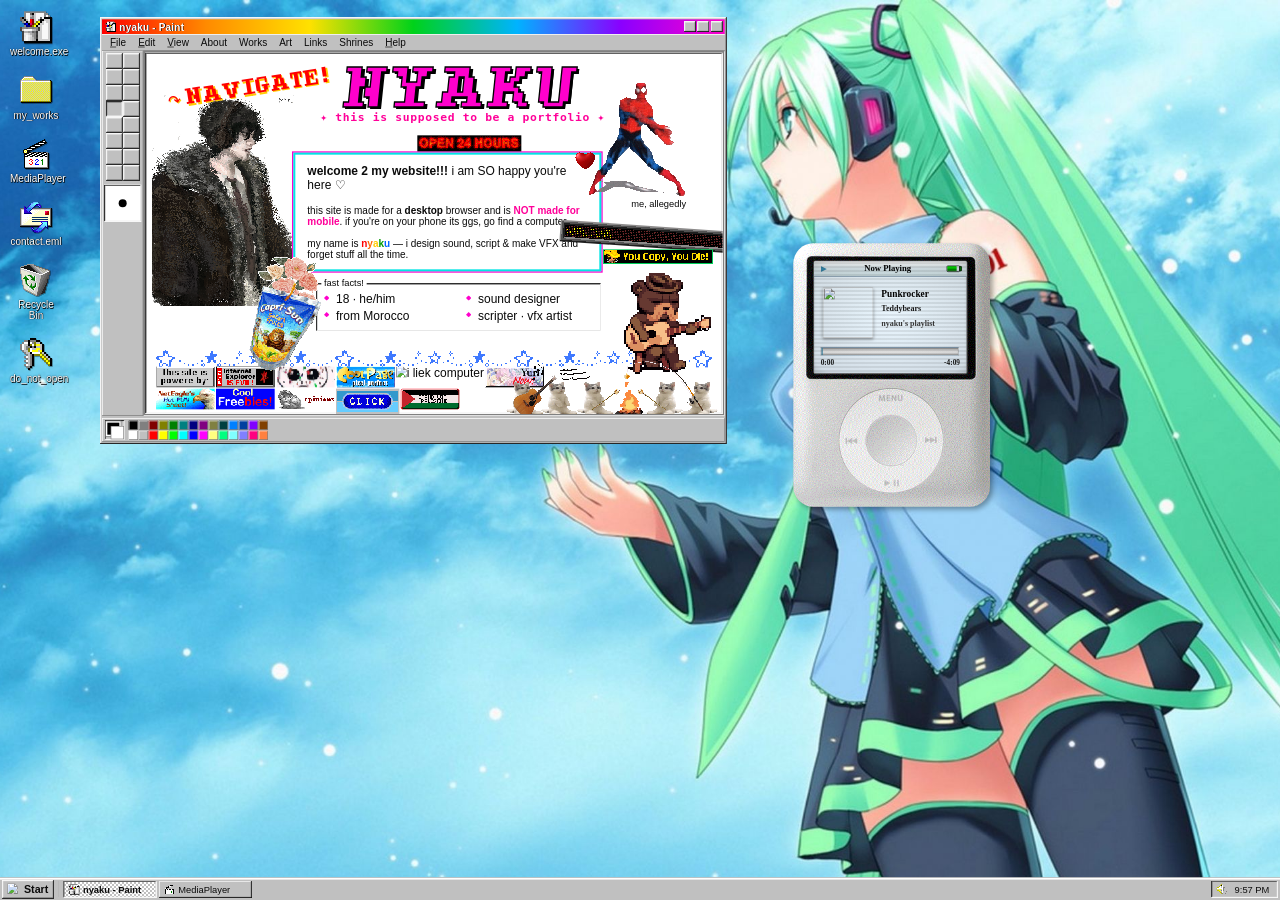
==== index.html @ 51b36fb8 "first commit" ====
<!DOCTYPE html>
<html lang="en">

<head>
  <meta charset="UTF-8">
  <meta name="viewport" content="width=1920">
  <title>nyakuverse</title>
  <link rel="stylesheet" href="css/style.css">
  <link rel="icon" href="assets/nyaku_pixelartpfp.gif">
</head>

<body>

  <div id="scale-wrap">

  <div id="crt-flash"></div>

  <div id="desktop">

    <!-- =========================== DESKTOP ICONS =========================== -->
    <div id="icon-layer">
      <div class="desk-icon" data-open="paint"><img src="img/icons/paint.png" alt="">
        <div class="label">welcome.exe</div>
      </div>
      <div class="desk-icon" data-open="works"><img src="img/icons/folder.png" alt="">
        <div class="label">my_works</div>
      </div>
      <div class="desk-icon" data-open="player"><img src="img/icons/media2.png" alt="">
        <div class="label">MediaPlayer</div>
      </div>
      <div class="desk-icon" data-open="contact"><img src="img/icons/outlook.png" alt="">
        <div class="label">contact.eml</div>
      </div>
      <div class="desk-icon" data-open="recycle"><img src="img/icons/recycle_empty.png" alt="">
        <div class="label">Recycle Bin</div>
      </div>
      <div class="desk-icon" id="troll-icon"><img src="img/icons/keys.png" alt="">
        <div class="label">do_not_open</div>
      </div>
    </div>

    <!-- ================================================================= -->
    <!-- MAIN WINDOW:  nyaku - Paint  (the chaos lives here)               -->
    <!-- ================================================================= -->
    <div class="window paintwin" id="win-paint" data-title="nyaku - Paint" data-icon="img/icons/paint.png"
      style="width:940px; height:640px; left:150px; top:26px;">
      <div class="title-bar paint-title">
        <div class="title-bar-text"><img src="img/icons/paint.png" alt=""> nyaku - Paint</div>
        <div class="title-bar-controls">
          <button class="tb-min" data-act="min"></button>
          <button class="tb-max" data-act="max"></button>
          <button class="tb-close" data-act="close"></button>
        </div>
      </div>

      <!-- menu bar -->
      <div class="menubar">
        <span><u>F</u>ile</span><span><u>E</u>dit</span><span><u>V</u>iew</span>
        <span data-scroll="sec-about">About</span>
        <span data-open="works">Works</span>
        <span data-scroll="sec-art">Art</span>
        <span data-scroll="sec-links">Links</span>
        <span data-scroll="sec-stand">Shrines</span>
        <span><u>H</u>elp</span>
      </div>

      <div class="paint-shell">
        <!-- tool box -->
        <div class="toolbox">
          <div class="tool-grid" id="tool-grid"></div>
          <div class="tool-opts"><span class="brush"></span></div>
        </div>

        <!-- canvas -->
        <div class="canvas-wrap">
          <div class="canvas" id="paint-canvas">

            <!-- ============ HERO (overlapping, dense) ============ -->
            <div class="chaos hero">
              <img src="assets/nyaku_avatar_fullbody.png" alt="nyaku" class="deco"
                style="left:-6px; top:52px; width:212px; z-index:3;">
              <div class="navigate-scribble"
                style="position:absolute; left:16px; top:28px; z-index:8; font-size:23px; transform:rotate(-9deg);">↷
                NAViGATE!</div>

              <div style="position:absolute; left:206px; top:20px; right:120px; text-align:center; z-index:5;">
                <div class="wordart" style="font-size:60px;">NYAKU</div>
                <div class="pixel glow-hot" style="font-size:17px; letter-spacing:1px;">✦ this is supposed to be a portfolio ✦</div>
              </div>

              <!-- welcome box, sitting LOWER, overlapped by gifs -->
              <div class="welcome-box" style="position:absolute; left:206px; top:134px; width:462px; z-index:4;">
                <p style="margin-top:0;"><b>welcome 2 my website!!!</b> i am SO happy you're here ♡</p>
                <p class="small">this site is made for a <b>desktop</b> browser and is
                  <b class="glow-hot">NOT made for mobile</b>. if you're on your phone its ggs, go find a computer.
                </p>
                <p class="small" style="margin-bottom:0;">
                  my name is <b class="rainbow-txt">nyaku</b> — i design sound, script &amp;
                  make VFX and<br>
                  forget stuff all the time.
                </p>
              </div>

              <div class="fieldset"
                style="position:absolute; left:240px; top:326px; width:428px; z-index:5; background:#fff; box-shadow:var(--border-sunken);">
                <span class="legend" style="background:#fff;">fast facts!</span>
                <ul class="pixel-list" style="columns:2; margin:0;">
                  <li>18 · he/him</li>
                  <li>from Morocco</li>
                  <li>sound designer</li>
                  <li>scripter · vfx artist</li>
                </ul>
              </div>

              <!-- right side: BIG spiderman overlapping everything + blinkies -->
              <img src="assets/spiderman.gif" alt="" class="deco front sway"
                style="right:-160px; top:-40px; width:400px; z-index:8;">
              <div class="tiny center" style="position:absolute; right:20px; top:206px; width:120px; z-index:9;">me,
                allegedly</div>
              <img src="assets/community/blinkies/blinkies_08.gif" alt="welcome to my homepage" class="deco tilt-r"
                style="right:-4px; top:250px; z-index:7; transform:scale(1.2) rotate(4deg);">
              <img src="assets/community/blinkies/blinkies_06.gif" alt="you copy you die" class="deco"
                style="right:6px; top:284px; z-index:7; transform:scale(1.1);">

              <!-- OVERLAPPING chaos gifs bleeding over the boxes + divider -->
              <img src="assets/caprisun.gif" alt="" class="deco front spin"
                style="left:130px; top:330px; width:165px; z-index:9;">
              <img src="assets/beardbear_guit1.gif" alt="bear playing guitar" class="deco front sway"
                style="right:-20px; top:305px; width:186px; z-index:8;">
              <img src="assets/community/cute/cute_19.gif" alt="" class="deco front"
                style="left:604px; top:120px; width:80px; z-index:9;">
              <img src="assets/5-2.png" alt="" class="deco front"
                style="left:150px; top:290px; width:100px; z-index:8;">
              <img src="assets/open24hrs.gif" alt="" class="deco"
                style="left:392px; top:112px; height:24px; z-index:6;">
            </div>

            <img class="gif-divider huge-div" src="assets/community/dividers/dividers_05.gif" alt="divider"
              style="z-index:9;">

            <!-- ===== badge row (dense, shuffled) ===== -->
            <div class="chaos">
              <div class="button-wall dense" style="margin-top:3px; padding-right:240px;">
                <img src="assets/Button_Powered_by_Autism.gif" alt="autism">
                <img src="assets/community/buttons/buttons_11.gif" alt="IE is evil">
                <img src="assets/Button_TBH.gif" alt="tbh">
                <img src="assets/community/buttons/buttons_16.gif" alt="coolpage">
                <img src="assets\Button_I_Like_Computer.png" alt="i liek computer">
                <img src="assets\Button_Yuri_Now.gif" alt="yuri now">
                <img src="assets/community/buttons/buttons_09.gif" alt="">
                <img src="assets/community/buttons/buttons_19.gif" alt="">
                <img src="assets/community/buttons/buttons_28.gif" alt="">
                <img src="assets/community/buttons/buttons_01.gif" alt="">
                <img src="assets/standwith_palestine.png" alt="stand with palestine">
              </div>
              <img src="assets/cats_campfire.gif" alt="us at 2am" class="deco front"
                style="right:-8px; top:-8px; width:316px; z-index:9;">
            </div>

            <img class="gif-divider huge-div" src="assets/community/dividers/dividers_02.gif" alt="divider">

            <!-- ===== ABOUT ME ===== -->
            <a id="sec-about"></a>
            <div class="section-h">☆ about me ☆</div>
            <div class="threecol" style="grid-template-columns:1fr 1fr;">
              <div class="fieldset">
                <span class="legend">who is nyaku?</span>
                <p class="small" style="margin-top:0;">18, he/him, born in Morocco. I design sound,
                  write scripts, and build VFX for whatever weird project I've convinced myself is a good idea
                  this week. Most of it ends up here eventually, assuming I don't lose the file first.</p>
                <p class="small" style="margin-bottom:0;">I like things loud, glitchy, and a little too much —
                  this website included. Chaotic, and im allegedly a functioning adult.</p>
                <ul class="pixel-list" style="margin-top:6px;">
                  <li>he/him</li>
                  <li>in reheated pizza i believe</li>
                  <li>in 3am debug sessions i believe</li>
                  <li>in Mr. Robot i believe</li>
                </ul>
              </div>
              <div>
                <div class="fieldset fav">
                  <span class="legend">favorites:</span>
                  <ul class="pixel-list fav" style="columns:2;margin:0;">
                    <li>color: orange</li>
                    <li>animal: harp seal</li>
                    <li>season: winter</li>
                    <li>drink: water</li>
                    <li>fruit: idk</li>
                    <li>sound: farts</li>
                    <li>game: firewatch</li>
                    <li>word: copacetic</li>
                  </ul>
                </div>
                <div class="fieldset currently">
                  <span class="legend">currently:</span>
                  <ul class="pixel-list currently" style="margin:0;">
                    <li>listening: check the media player</li>
                    <li>watching: Dexter (most likely outdated)</li>
                    <li>coding: probably something useless</li>
                    <li>feeling: <span class="glow-hot">whimsical</li>
                  </ul>
                </div>
              </div>
            </div>
            <div class="fieldset">
              <span class="legend">fun facts:</span>
              <ul class="pixel-list" style="columns:2;margin:0;">
                <li>i forget about stuff ALL THE TIME</li>
                <li>i love kfc so fking much</li>
                <li>part time perfectionist</li>
                <li>my first fandom was warrior cats (lorem)</li>
              </ul>
            </div>

            <div class="marquee-bar">
              <marquee scrollamount="6">★ nyakuverse ★ mr.robot propaganda ★ nerd land ★ tiktok addict ★ j'imagine que
                le poulet c'est pas très mauvais ★</marquee>
            </div>

            <!-- ===== WHERE I STAND / shrines ===== -->
            <a id="sec-stand"></a>
            <div class="section-h">☆ where i stand ☆</div>
            <div class="safe-space">
              <div class="safe-head">☆ this is a safe space ☆</div>
              <div class="safe-grid">
                <div class="safe-me">
                  <img src="assets/lgbt-heart-x2-bi-outline.png" alt="bi pride heart" id="lgbt-heart-btn"
                    class="heart-btn">
                  <div class="tiny pixel">this is me!<br><b class="glow-hot">bi &amp; proud</b></div>
                </div>
                <div class="safe-body">
                  <p style="margin:0 0 8px;">everyone is welcome here <b>always</b>. this corner of the web loves
                    you.<br>
                    some things just aren't up for debate ♡</p>
                  <div class="support-badges">
                    <img src="assets/lgbt-heart-x2-progress-outline.png" alt="progress pride" title="progress pride">
                    <img src="assets/community/pride_modern/rainbow.png" alt="rainbow flag">
                    <img src="assets/community/pride_modern/bi-rights.gif" alt="bi rights">
                    <img src="assets/community/pride_modern/transrights.gif" alt="trans rights">
                    <img src="assets/community/pride_modern/pride.png" alt="pride stamp">
                    <img src="assets/community/pride_modern/getqueer.gif" alt="get queer now">
                    <img src="assets/community/pride_modern/queercode.png" alt="you're telling me a queer coded this">
                  </div>
                </div>
              </div>
              <div class="support-list">
                <ul>
                  <li>trans rights are human rights</li>
                  <li>black lives matter</li>
                  <li>free palestine</li>
                  <li>disabled rights are human rights</li>
                </ul>
                <ul>
                  <li>sex work is work</li>
                  <li>protect trans kids</li>
                  <li>no human is illegal</li>
                  <li>no one is free until we're all free</li>
                </ul>
              </div>
            </div>

            <img class="gif-divider" src="assets/community/dividers/dividers_06.gif" alt="divider">

            <!-- ===== featured media (full width) ===== -->
            <a id="sec-art"></a><a id="sec-links"></a>
            <div class="chaos" style="margin-top:16px;">
              <div class="section-h" style="font-size:22px;margin:0 0 8px;">✦ featured media i like ✦</div>
              <div class="media-strip">
                <div class="media-card">
                  <div class="vintage-thumb"><img src="assets/medias/mrrobot.jpg" alt=""></div>
                </div>
                <div class="media-card">
                  <div class="vintage-thumb"><img src="assets/medias/tlou.jpg" alt="" style="transform:scale(1.25);"></div>
                </div>
                <div class="media-card">
                  <div class="vintage-thumb"><img src="assets/medias/twilight.jpg" alt=""></div>
                </div>
                <div class="media-card">
                  <div class="vintage-thumb"><img src="assets/2306_2.png" alt=""></div>
                </div>
              </div>
              <img src="assets/community/cute/cute_24.gif" alt="" class="deco front"
                style="right:12px; top:-10px; width:84px; z-index:9;">
            </div>

            <!-- blinkie collection (fills the width) -->
            <div class="section-h" style="font-size:18px; margin:14px 0 4px;">✦ my blinkie collection ✦</div>
            <div class="stamp-strip" style="justify-content:center; gap:8px 10px;">
              <img src="assets/community/blinkies/blinkies_21.gif" alt="sign our guestbook">
              <img src="assets/community/blinkies/blinkies_13.gif" alt="click here">
              <img src="assets/community/blinkies/blinkies_02.gif" alt="backgrounds by angelpie">
              <img src="assets/community/blinkies/blinkies_14.gif" alt="about me">
              <img src="assets/community/blinkies/blinkies_18.gif" alt="">
              <img src="assets/community/blinkies/blinkies_03.gif" alt="email me">
              <img src="assets/community/blinkies/blinkies_10.gif" alt="">
              <img src="assets/community/blinkies/blinkies_07.gif" alt="">
              <img src="assets/community/blinkies/blinkies_05.gif" alt="">
              <img src="assets/community/cute/cute_00.gif" alt="" style="height:40px;">
              <img src="assets/community/cute/cute_04.gif" alt="" style="height:32px;">
              <img src="assets/community/cute/cute_16.gif" alt="" style="height:38px;">
              <img src="assets/community/cute/cute_01.gif" alt="" style="height:34px;">
              <img src="assets/community/cute/cute_08.gif" alt="" style="height:36px;">
            </div>

            <img class="gif-divider huge-div" src="assets/community/dividers/dividers_07.gif" alt="divider">

            <!-- ===== pixel cliques (dense + overlapping) ===== -->
            <a id="sec-fun"></a>
            <div class="chaos">
              <div class="section-h" style="font-size:20px;">pixel cliques!</div>
              <div class="button-wall dense" style="justify-content:center;">
                <img src="assets/community/buttons/buttons_00.gif" alt=""><img
                  src="assets/community/buttons/buttons_02.gif" alt="">
                <img src="assets/community/buttons/buttons_03.gif" alt=""><img
                  src="assets/community/buttons/buttons_06.gif" alt="">
                <img src="assets/community/buttons/buttons_07.gif" alt=""><img
                  src="assets/community/buttons/buttons_08.gif" alt="">
                <img src="assets/community/buttons/buttons_25.gif" alt=""><img
                  src="assets/community/buttons/buttons_13.gif" alt="">
                <img src="assets/community/buttons/buttons_15.gif" alt=""><img
                  src="assets/community/buttons/buttons_17.gif" alt="">
                <img src="assets/community/buttons/buttons_18.gif" alt=""><img
                  src="assets/community/buttons/buttons_22.gif" alt="">
                <img src="assets/community/buttons/buttons_23.gif" alt=""><img
                  src="assets/community/buttons/buttons_29.gif" alt="">
              </div>
            </div>

            <div style="height:30px;"></div>

          </div><!-- /canvas -->
        </div><!-- /canvas-wrap -->
      </div><!-- /paint-shell -->

      <!-- color palette -->
      <div class="palette">
        <div class="pal-current"></div>
        <div class="swatches" id="swatches"></div>
      </div>
    </div>

    <!-- ================================================================= -->
    <!-- SECONDARY WINDOWS (cleaner)                                        -->
    <!-- ================================================================= -->

    <!-- WORKS -->
    <div class="window" id="win-works" data-title="my_works" data-icon="img/icons/folder.png"
      style="width:560px; left:250px; top:120px; display:none;">
      <div class="title-bar">
        <div class="title-bar-text"><img src="img/icons/folder.png" alt=""> C:\nyaku\my_works</div>
        <div class="title-bar-controls">
          <button class="tb-min" data-act="min"></button><button class="tb-max" data-act="max"></button><button
            class="tb-close" data-act="close"></button>
        </div>
      </div>
      <div class="window-body" style="max-height:70vh;">
        <p class="center"><span class="wordart" style="font-size:26px;">MY WORKS</span></p>
        <div class="works-grid">
          <div class="work-card">
            <div class="thumb" style="background-image:url('assets/works/gpo.png');"></div>
            <h4>» Grand Piece Online</h4>
            <span class="tag">Sound Design</span>
          </div>
          <div class="work-card">
            <div class="thumb" style="background-image:url('assets/works/abf.jpg');"></div>
            <h4>» Abiotic Factor</h4>
            <span class="tag">Sound Design</span>
          </div>
          <div class="work-card">
            <div class="thumb" style="background-image:url('assets/works/gpa.png');"></div>
            <h4>» Golden Piece Adventure</h4>
            <span class="tag">Front-End Scripting</span>
          </div>
          <div class="work-card">
            <div class="thumb" style="background-image:url('assets/works/rellseas.png');"></div>
            <h4>» RELL Seas</h4>
            <span class="tag">Sound Design</span>
          </div>
        </div>
        <p class="tiny center" style="margin-top:8px;">under construction</p>
      </div>
    </div>

    <!-- MEDIA PLAYER -->
    <div class="window chromeless" id="win-player" data-title="MediaPlayer" data-icon="img/icons/media2.png"
      style="width:305px; right:430px; top:360px; left:auto;">
      <div class="ipod-container">
        <div class="ipod-hint">scroll wheel to adjust volume</div>
        <img src="assets/ipod.png" alt="iPod" class="ipod-image" loading="lazy">
        <div class="screen">
          <div class="screen-header">
            <div class="screen-header-left"><span class="play-icon" id="play-icon">▶</span></div>
            <span class="screen-header-title">Now Playing</span>
            <div class="battery"><div class="battery-fill"></div></div>
          </div>
          <div class="now-playing">
            <div class="now-playing-content">
              <img id="mp-cover-img" class="album-art" src="assets/nyancat.gif" alt="">
              <div class="track-info">
                <span id="mp-track" class="track-title">loading...</span>
                <span id="mp-artist" class="track-artist"></span>
                <span class="track-album">nyaku's playlist</span>
              </div>
            </div>
            <div class="progress-container">
              <div class="progress-bar" id="mp-progress"><div class="progress-fill" id="mp-progress-fill"></div></div>
              <div class="time-row">
                <span id="mp-cur" class="ipod-time">0:00</span>
                <span id="mp-dur" class="ipod-time">-0:00</span>
              </div>
            </div>
          </div>
          <div class="ipod-vol-hud" id="mp-vol-hud"></div>
        </div>
        <div class="click-wheel-area" id="mp-play" title="play/pause (scroll wheel = volume)"></div>
        <div class="next-button" id="mp-next" title="skip forward"></div>
        <div class="back-button" id="mp-prev" title="skip back"></div>
        <div class="menu-button" id="mp-stop" title="stop"></div>
      </div>
      <audio id="mp-audio" preload="metadata"></audio>
    </div>

    <!-- CONTACT -->
    <div class="window" id="win-contact" data-title="contact.eml" data-icon="img/icons/outlook.png"
      style="width:420px; left:420px; top:160px; display:none;">
      <div class="title-bar">
        <div class="title-bar-text"><img src="img/icons/outlook.png" alt=""> contact.eml — Outlook Express</div>
        <div class="title-bar-controls">
          <button class="tb-min" data-act="min"></button><button class="tb-max" data-act="max"></button><button
            class="tb-close" data-act="close"></button>
        </div>
      </div>
      <div class="window-body">
        <div class="sunkbox" style="font-family:monospace;font-size:13px;">
          <div><b>To:</b> nyaku</div>
          <div><b>From:</b> you</div>
          <div><b>Subject:</b> i saw your website and...</div>
        </div>
        <div class="fieldset" style="margin-top:12px;"><span class="legend">reach me at</span>
          <p style="margin:4px 0;"><b><a href="mailto:nyakusfx@gmail.com">nyakusfx@gmail.com</a></b></p>
          <p style="margin:4px 0;"><b><a href="https://discord.gg/ey5e5aWcVW">Discord</a></b></p>
          <p style="margin:4px 0;">wanna hire me or collab? hit me up!</p>
        </div>
        <div class="center"><img src="assets/community/blinkies/blinkies_03.gif" alt="email me"><img
            src="assets/community/blinkies/blinkies_19.gif" alt="send me"></div>
      </div>
    </div>

    <!-- RECYCLE -->
    <div class="window paper" id="win-recycle" data-title="Recycle Bin" data-icon="img/icons/recycle_empty.png"
      style="width:340px; left:520px; top:220px; display:none;">
      <div class="title-bar">
        <div class="title-bar-text"><img src="img/icons/recycle_empty.png" alt=""> Recycle Bin</div>
        <div class="title-bar-controls">
          <button class="tb-min" data-act="min"></button><button class="tb-max" data-act="max"></button><button
            class="tb-close" data-act="close"></button>
        </div>
      </div>
      <div class="window-body">
        <p>the things i threw away:</p>
        <ul class="pixel-list">
          <li>professionalism.dll</li>
          <li>sleep_schedule.bak <span class="tiny">(corrupted)</span></li>
          <li>67 unfinished projects.zip</li>
        </ul>
        <p class="tiny">nothing of value was lost.</p>
      </div>
    </div>

  </div><!-- /#desktop -->

  <!-- START MENU -->
  <div id="start-menu">
    <div class="side">NYAKU<b>95</b></div>
    <div class="items">
      <div class="sm-item" data-open="paint"><img src="img/icons/paint.png" alt=""> welcome / about</div>
      <div class="sm-item" data-open="works"><img src="img/icons/folder.png" alt=""> my works</div>
      <div class="sm-item" data-open="player"><img src="img/icons/media2.png" alt=""> media player</div>
      <div class="sm-sep"></div>
      <div class="sm-item" data-open="contact"><img src="img/icons/outlook.png" alt=""> contact</div>
      <div class="sm-sep"></div>
      <div class="sm-item" id="sm-pet"><img src="img/icons/keys.png" alt=""> pet the bear</div>
      <div class="sm-item" id="sm-shutdown"><img src="img/icons/exe.png" alt=""> Sh<u>u</u>t Down...</div>
    </div>
  </div>

  <!-- TASKBAR -->
  <div id="taskbar">
    <div id="start-btn"><img class="flag" src="img/icons/winlogo2.png" alt=""> Start</div>
    <div id="task-divider"></div>
    <div id="task-buttons"></div>
    <div id="tray">
      <img class="tray-ico" src="img/icons/loudspeaker_rays.png" alt="" title="volume">
      <span id="clock">12:00 AM</span>
    </div>
  </div>

  </div><!-- /#scale-wrap -->

  <script src="js/desktop.js"></script>
</body>

</html>
---- css/style.css ----
/* =====================================================================
   NYAKU.EXE  —  a Y2K / Windows 95 desktop portfolio
   built for a 1440x900+ display. NOT made for mobile (on purpose).
   ===================================================================== */

/* ---------- FONTS (grabbed from olliveen source) ---------- */
@font-face {
  font-family: 'PixelOperator';
  src: url('../fonts/PixelOperator.ttf') format('truetype');
  font-display: swap;
}
@font-face {
  font-family: 'fontstuck';
  src: url('../fonts/fontstuck.ttf') format('truetype');
  font-display: swap;
}
@font-face {
  font-family: 'CipherFontB';
  src: url('../fonts/CipherFontB.ttf') format('truetype');
  font-display: swap;
}

/* ---------- palette (classic win95/98) ---------- */
:root {
  --silver: #c0c0c0;
  --silver-lit: #dfdfdf;
  --gray: #808080;
  --navy: #000080;
  --navy-lit: #1084d0;
  --teal: #008080;
  --black: #0a0a0a;
  --white: #ffffff;
  --hot: #ff00cc;
  --lime: #00ff66;
  --border-raised: inset -1px -1px #0a0a0a, inset 1px 1px #fff, inset -2px -2px #808080, inset 2px 2px #dfdfdf;
  --border-sunken: inset -1px -1px #fff, inset 1px 1px #0a0a0a, inset -2px -2px #dfdfdf, inset 2px 2px #808080;
}

* { box-sizing: border-box; }

html, body {
  margin: 0;
  padding: 0;
  height: 100%;
  overflow: hidden;
  background-color: #04121f;
  background-image: url("../assets/backgrounds/vocaloid_192.jpg");
  background-size: cover;
  background-position: 72% 18%;
  background-repeat: no-repeat;
  font-family: 'PixelOperator', 'MS Sans Serif', Tahoma, sans-serif;
  font-size: 18px;
  -webkit-font-smoothing: none;
  color: var(--black);
  cursor: url("../assets/cursor.png") 13 13, auto !important;
}
*, *::before, *::after { cursor: url("../assets/cursor.png") 13 13, auto !important; }

/* =====================================================================
   SCALE WRAPPER  — fixed 1440x900 design canvas, uniformly scaled to
   fit any screen so the whole UI keeps the same relative proportions
   on bigger/smaller monitors instead of just sitting small in a corner.
   the transform here also makes this the containing block for every
   position:fixed child (desktop/taskbar/start-menu), so they anchor
   to this 1440x900 box instead of the real viewport — no other CSS
   below needs to change.
   ===================================================================== */
#scale-wrap {
  position: fixed;
  top: 50%;
  left: 50%;
  width: 1920px;
  height: 1080px;
  transform: translate(-50%, -50%) scale(1);
  transform-origin: center center;
}

/* =====================================================================
   DESKTOP
   ===================================================================== */
#desktop {
  position: fixed;
  inset: 0;
  overflow: hidden;
  user-select: none;
}

/* --- desktop icons --- */
#icon-layer {
  position: absolute;
  top: 8px; left: 8px; bottom: 40px;
  display: flex;
  flex-direction: column;
  flex-wrap: wrap;
  align-content: flex-start;
  gap: 4px;
  z-index: 5;
}
.desk-icon {
  position: relative;
  width: 92px;
  padding: 8px 4px 6px;
  text-align: center;
  color: #fff;
  cursor: pointer;
  border: 1px dotted transparent;
  font-size: 15px;
  line-height: 1.05;
  margin-bottom: 6px;
}
.desk-icon img, .desk-icon .glyph {
  width: 48px; height: 48px;
  display: block;
  margin: 0 auto 5px;
  image-rendering: pixelated;
  filter: drop-shadow(1px 1px 0 rgba(0,0,0,.5));
  object-fit: contain;
}
.desk-icon .label {
  background: transparent;
  padding: 0 2px;
  text-shadow: 1px 1px 0 #000, 0 0 2px #000;
}
.desk-icon:hover { border: 1px dotted #fff; }
.desk-icon.selected { border: 1px dotted #fff; }
.desk-icon.selected .label { background: var(--navy); }
.desk-icon.selected img { filter: drop-shadow(1px 1px 0 rgba(0,0,0,.5)) brightness(.7) sepia(1) hue-rotate(180deg); }

/* =====================================================================
   WINDOW CHROME  (based on the 98.css look)
   ===================================================================== */
.window {
  position: absolute;
  min-width: 180px;
  background: var(--silver);
  box-shadow: var(--border-raised);
  padding: 3px;
  color: var(--black);
  z-index: 10;
  display: flex;
  flex-direction: column;
}
.window.dragging { opacity: .96; }

.title-bar {
  background: linear-gradient(90deg, var(--navy), var(--navy-lit));
  padding: 3px 3px 3px 5px;
  display: flex;
  align-items: center;
  justify-content: space-between;
  cursor: move;
  height: 22px;
  position: relative;
}
.window.inactive .title-bar {
  background: linear-gradient(90deg, var(--gray), #b0b0b0);
}
.title-bar-text {
  color: #fff;
  font-weight: bold;
  font-size: 15px;
  letter-spacing: .3px;
  white-space: nowrap;
  overflow: hidden;
  text-overflow: ellipsis;
  display: flex; align-items: center; gap: 5px;
}
.title-bar-text img { width: 16px; height: 16px; image-rendering: pixelated; }
.title-bar-controls { display: flex; gap: 2px; }
.title-bar-controls button {
  width: 18px; height: 16px;
  min-width: 18px;
  padding: 0;
  background: var(--silver);
  box-shadow: var(--border-raised);
  border: none;
  background-repeat: no-repeat;
  background-position: center;
  cursor: pointer;
}
.title-bar-controls button:active { box-shadow: var(--border-sunken); }
.tb-min { background-image: url("data:image/svg+xml;charset=utf-8,%3Csvg width='6' height='2' xmlns='http://www.w3.org/2000/svg'%3E%3Cpath fill='%23000' d='M0 0h6v2H0z'/%3E%3C/svg%3E"); background-position: center bottom 3px; }
.tb-max { background-image: url("data:image/svg+xml;charset=utf-8,%3Csvg width='9' height='9' xmlns='http://www.w3.org/2000/svg'%3E%3Cpath fill-rule='evenodd' clip-rule='evenodd' d='M9 0H0v9h9V0zM8 2H1v6h7V2z' fill='%23000'/%3E%3C/svg%3E"); }
.tb-close { background-image: url("data:image/svg+xml;charset=utf-8,%3Csvg width='8' height='7' xmlns='http://www.w3.org/2000/svg'%3E%3Cpath fill='%23000' d='M0 0h2v1h1v1h2V1h1V0h2v1H7v1H6v1H5v1h1v1h1v1h1v1H6V6H5V5H3v1H2v1H0V6h1V5h1V4h1V3H2V2H1V1H0V0z'/%3E%3C/svg%3E"); }

.window-body {
  margin: 3px 0 0;
  padding: 8px 10px;
  overflow: auto;
  flex: 1;
  background: var(--silver);
}
.window.paper .window-body { background: #fff; box-shadow: var(--border-sunken); margin: 3px 2px 2px; }

/* retro scrollbars */
.window-body::-webkit-scrollbar { width: 16px; height: 16px; }
.window-body::-webkit-scrollbar-track { background: #fff url("data:image/svg+xml;utf8,<svg xmlns='http://www.w3.org/2000/svg' width='2' height='2'><rect width='1' height='1' fill='%23c0c0c0'/><rect x='1' y='1' width='1' height='1' fill='%23c0c0c0'/></svg>"); }
.window-body::-webkit-scrollbar-thumb { background: var(--silver); box-shadow: var(--border-raised); }
.window-body::-webkit-scrollbar-button { background: var(--silver); box-shadow: var(--border-raised); height: 16px; width: 16px; }

/* =====================================================================
   GENERIC WIN95 CONTROLS
   ===================================================================== */
.btn, button.win {
  font-family: inherit; font-size: 15px;
  background: var(--silver);
  box-shadow: var(--border-raised);
  border: none;
  padding: 4px 12px;
  min-width: 70px;
  cursor: pointer;
  color: #000;
}
.btn:active, button.win:active { box-shadow: var(--border-sunken); padding: 5px 11px 3px 13px; }
.sunkbox { box-shadow: var(--border-sunken); background: #fff; padding: 8px; }
.fieldset {
  border: none;
  box-shadow: inset -1px -1px #fff, inset 1px 1px #808080;
  padding: 12px 10px 10px;
  margin: 10px 0;
  position: relative;
}
.fieldset > legend, .fieldset > .legend {
  position: absolute; top: -9px; left: 8px;
  background: var(--silver);
  padding: 0 4px; font-size: 14px;
}

hr.groove { border: none; height: 2px; box-shadow: inset 0 1px #808080, inset 0 -1px #fff; margin: 12px 0; }

a { color: #0000ee; }
a:visited { color: #551a8b; }
a:hover { color: var(--hot); background: #ff0; }

/* =====================================================================
   TASKBAR
   ===================================================================== */
#taskbar {
  position: fixed;
  left: 0; right: 0; bottom: 0;
  height: 34px;
  background: var(--silver);
  box-shadow: inset 0 2px #fff, inset 0 3px var(--silver-lit);
  border-top: 1px solid var(--silver);
  display: flex;
  align-items: center;
  gap: 4px;
  padding: 2px 3px;
  z-index: 9000;
}
#start-btn {
  display: flex; align-items: center; gap: 5px;
  font-weight: bold; font-size: 16px;
  padding: 3px 9px 3px 6px;
  background: var(--silver);
  box-shadow: var(--border-raised);
  cursor: pointer;
  height: 28px;
}
#start-btn.active { box-shadow: var(--border-sunken); }
#start-btn .flag { width: 22px; height: 22px; image-rendering: pixelated; }
#task-divider { width: 2px; align-self: stretch; box-shadow: inset -1px 0 #fff, inset 1px 0 #808080; margin: 2px 2px; }
#task-buttons { display: flex; gap: 3px; flex: 1; overflow: hidden; }
.task-btn {
  display: flex; align-items: center; gap: 5px;
  min-width: 140px; max-width: 170px;
  height: 26px;
  padding: 2px 8px;
  background: var(--silver);
  box-shadow: var(--border-raised);
  font-size: 14px; cursor: pointer;
  overflow: hidden; white-space: nowrap;
}
.task-btn img { width: 16px; height: 16px; image-rendering: pixelated; }
.task-btn.active { box-shadow: var(--border-sunken); background: #fff url("data:image/svg+xml;utf8,<svg xmlns='http://www.w3.org/2000/svg' width='2' height='2'><rect width='1' height='1' fill='%23c0c0c0'/><rect x='1' y='1' width='1' height='1' fill='%23c0c0c0'/></svg>"); font-weight: bold; }
.task-btn .txt { overflow: hidden; text-overflow: ellipsis; }

#tray {
  display: flex; align-items: center; gap: 6px;
  box-shadow: var(--border-sunken);
  padding: 2px 8px; height: 26px;
}
#tray .tray-ico { width: 16px; height: 16px; image-rendering: pixelated; }
#clock { font-size: 14px; min-width: 62px; text-align: center; }

/* =====================================================================
   START MENU
   ===================================================================== */
#start-menu {
  position: fixed;
  left: 3px; bottom: 36px;
  width: 230px;
  background: var(--silver);
  box-shadow: var(--border-raised);
  z-index: 9500;
  display: none;
  padding: 3px;
}
#start-menu.open { display: flex; }
#start-menu .side {
  width: 30px;
  background: linear-gradient(var(--navy), #4a00a0);
  writing-mode: vertical-rl;
  transform: rotate(180deg);
  color: #fff; font-weight: bold; font-size: 20px;
  text-align: center; padding: 8px 0;
  font-family: 'PixelOperator';
  letter-spacing: 2px;
}
#start-menu .side b { color: var(--lime); }
#start-menu .items { flex: 1; }
.sm-item {
  display: flex; align-items: center; gap: 9px;
  padding: 5px 8px; font-size: 16px; cursor: pointer;
}
.sm-item img, .sm-item .glyph { width: 24px; height: 24px; image-rendering: pixelated; }
.sm-item:hover { background: var(--navy); color: #fff; }
.sm-sep { height: 2px; box-shadow: inset 0 1px #808080, inset 0 -1px #fff; margin: 3px 2px; }

/* =====================================================================
   TYPOGRAPHY / CHAOS TEXT
   ===================================================================== */
/* WordArt: flat web-safe fill + HARD offset shadow (renders on a 256-colour box) */
.wordart {
  font-family: 'fontstuck', 'PixelOperator', sans-serif;
  font-size: 52px;
  line-height: .9;
  color: #ff00cc;
  -webkit-text-stroke: 2px #000;
  text-shadow: 3px 3px 0 #000, 4px 4px 0 #000;
  transform: skewX(-6deg);
  letter-spacing: 1px;
}
.cipher { font-family: 'CipherFontB', monospace; }
.pixel { font-family: 'PixelOperator', monospace; }

/* rainbow text = solid web-safe letters, coloured per-letter via JS (no gradient) */
.rainbow-txt { font-weight: bold; color: #cc0099; }
.rainbow-txt i { font-style: normal; }
.blink { animation: blink 1s steps(1) infinite; }
@keyframes blink { 50% { opacity: 0; } }
.glow-hot { color: #ff0099; font-weight: bold; }

marquee { display: block; }

/* barbed heart divider */
.divider-hearts {
  text-align: center; color: #d00; font-size: 18px; letter-spacing: -2px; margin: 8px 0;
  overflow: hidden; white-space: nowrap;
}

/* =====================================================================
   BLINKIES / STAMPS / 88x31 BUTTONS
   ===================================================================== */
.blinkie {
  display: inline-block;
  font-family: 'PixelOperator', monospace;
  font-size: 13px;
  padding: 3px 8px;
  margin: 3px;
  color: #fff;
  border: 1px solid #000;
  image-rendering: pixelated;
  text-shadow: 1px 1px 0 #000;
  vertical-align: middle;
  white-space: nowrap;
}
.blinkie.b1 { background: repeating-linear-gradient(45deg,#ff00cc,#ff00cc 6px,#000 6px,#000 12px); animation: blink 1.1s steps(1) infinite; }
.blinkie.b2 { background: #000; color: var(--lime); border-color: var(--lime); animation: blink .7s steps(1) infinite; }
.blinkie.b3 { background: linear-gradient(90deg,#ff0000,#ff8a00,#ffe100,#00d21a,#00b3ff,#8a00ff); color:#000; text-shadow:none; }
.blinkie.b4 { background:#ff69b4; color:#000; text-shadow:none; }
.blinkie.b5 { background:#111; color:#0ff; border-color:#0ff; }
.blinkie.b6 { background:#7700ff; color:#fff; }

.badge88 {
  width: 88px; height: 31px;
  border: 1px solid #000;
  display: inline-flex; flex-direction: column;
  align-items: center; justify-content: center;
  font-size: 11px; line-height: 1.05; text-align: center;
  margin: 2px; overflow: hidden; text-decoration: none;
  image-rendering: pixelated;
  font-family: 'PixelOperator', monospace;
  vertical-align: middle;
  color: #fff;
  padding: 1px;
}
.badge88 img { image-rendering: pixelated; }
.b88-a { background:#000; color:#0f0; }
.b88-b { background:#001a80; color:#ff0; }
.b88-c { background:#ff00cc; color:#fff; }
.b88-d { background:#c0c0c0; color:#000; }
.b88-e { background: linear-gradient(90deg,#000,#333); color:#0ff; }
.b88-f { background:#111; color:#fff; }
.badge88:hover { outline: 2px dotted #ff0; }

.stamp-wall { display: flex; flex-wrap: wrap; gap: 4px; align-items: center; }
.stamp {
  border: 2px ridge #999;
  padding: 2px; background:#fff;
  transform: rotate(var(--r, -2deg));
  image-rendering: pixelated;
}

/* =====================================================================
   ABOUT / PERSONAL CORNER
   ===================================================================== */
.pixel-list { list-style: none; padding: 0; margin: 0; }
.pixel-list li { padding: 2px 0 2px 20px; position: relative; }
.pixel-list li::before {
  content: ""; position: absolute; left: 2px; top: 6px;
  width: 8px; height: 8px;
  background: var(--hot);
  clip-path: polygon(50% 0,100% 50%,50% 100%,0 50%);
}
.currently li::before { background: var(--lime); }
.fav li::before { background: #ff8a00; }

.marquee-bar {
  background:#000; color:#0f0; font-family:'PixelOperator';
  padding: 3px 0; overflow:hidden; box-shadow: var(--border-sunken); margin: 6px 0;
}

/* portrait frame */
.portrait-frame {
  border: 6px double #ff00cc;
  padding: 4px; background:#fff;
  box-shadow: 3px 3px 0 rgba(0,0,0,.4);
}
.portrait-frame img { display:block; width: 100%; image-rendering: auto; }

/* =====================================================================
   WORKS / GALLERY
   ===================================================================== */
.works-grid { display: grid; grid-template-columns: repeat(2, 1fr); gap: 10px; }
.work-card {
  background:#fff; box-shadow: var(--border-sunken); padding: 6px;
}
.work-card .thumb {
  height: 96px; display:flex; align-items:center; justify-content:center;
  color:#fff; font-family:'PixelOperator'; font-size: 14px; text-align:center;
  border:1px solid #000; overflow:hidden; margin-bottom: 5px;
  background-size: cover; background-position:center;
}
.work-card h4 { margin: 2px 0; font-size: 16px; }
.work-card p { margin: 2px 0; font-size: 13px; color:#333; }
.tag { display:inline-block; font-size:11px; background:var(--navy); color:#fff; padding:1px 5px; margin:1px; }

.gallery-grid { display:grid; grid-template-columns: repeat(3,1fr); gap:8px; }
.gallery-grid figure { margin:0; background:#fff; box-shadow: var(--border-sunken); padding:5px; }
.gallery-grid img { width:100%; display:block; border:1px solid #000; }
.gallery-grid figcaption { font-size:12px; text-align:center; margin-top:3px; }

/* =====================================================================
   GUESTBOOK
   ===================================================================== */
.gb-entry { background:#fff; box-shadow: var(--border-sunken); padding:7px 9px; margin:8px 0; font-size:14px; }
.gb-entry .who { font-weight:bold; color:#0000cc; }
.gb-entry .when { font-size:11px; color:#666; float:right; }
.gb-form input, .gb-form textarea {
  font-family:inherit; font-size:14px; width:100%;
  box-shadow: var(--border-sunken); background:#fff; border:none; padding:4px; margin:3px 0;
}

/* =====================================================================
   MEDIA PLAYER  (real iPod recreation, ported from hhroses.art)
   ===================================================================== */
.ipod-container {
  width: 305px; height: 405px; position: relative;
  filter: drop-shadow(4px 4px 4px rgba(0,0,0,.35));
  margin: 0 auto;
}
.ipod-image { width: 305px; height: 405px; clip-path: inset(5px round 30px); }
.ipod-container .click-wheel-area {
  position: absolute; top: 339px; left: 132px; width: 40px; height: 40px; border-radius: 25px;
}
.ipod-container .next-button, .ipod-container .back-button {
  position: absolute; top: 281px; width: 40px; height: 40px; border-radius: 25px;
}
.ipod-container .next-button { left: 190px; }
.ipod-container .back-button { left: 74px; }
.ipod-container .menu-button { position: absolute; bottom: 140px; left: 95px; width: 50px; height: 50px; }
.ipod-container .click-wheel-area:active,
.ipod-container .next-button:active,
.ipod-container .back-button:active,
.ipod-container .menu-button:active {
  background: linear-gradient(to bottom, grey 0%, #ffffff 50%, #a0a0a0 100%);
  opacity: .12; box-shadow: 0 0 5px 0 rgba(0,0,0,.5); border-radius: 25px;
}
.ipod-container .screen {
  position: absolute; top: 31px; left: 35px; width: 231px; height: 170px;
  background: linear-gradient(to bottom, #e9f5fc 0%, #eaf6ff 100%);
  border-radius: 3px; color:#000; font-family:'PixelOperator';
  font-size: 12px; display:flex; flex-direction:column; overflow:hidden;
  box-shadow: inset 0 0 5px rgba(0,0,0,.1); border: 1px solid grey;
}
.ipod-container .screen::before {
  content:""; position:absolute; inset:0;
  background: repeating-linear-gradient(to bottom, transparent 0px, transparent 1px, rgba(0,0,0,.08) 1px, rgba(0,0,0,.08) 2px);
  pointer-events:none; z-index:10;
}
.ipod-container .screen::after {
  content:""; position:absolute; inset:0;
  background: radial-gradient(ellipse at center, transparent 0%, rgba(0,0,0,.1) 90%, rgba(0,0,0,.2) 100%);
  pointer-events:none; z-index:11; animation: ipodFlicker .1s infinite;
}
@keyframes ipodFlicker { 0%{opacity:.97} 50%{opacity:1} 100%{opacity:.98} }
.screen-header {
  background: linear-gradient(to bottom, white 0%, #dbe9ee 50%, #d0e3e7 100%);
  color:#000; padding:3px 10px; font-weight:bold; font-size:13px;
  display:flex; justify-content:space-between; align-items:center;
  border-bottom:1px solid #6d879c; flex-shrink:0;
}
.screen-header-left { display:flex; align-items:center; }
.play-icon { font-size:10px; margin-right:4px; color:#3789ad; }
.screen-header-title { flex:1; text-align:center; }
.battery { width:20px; height:10px; border:1px solid #000; border-radius:2px; position:relative; display:flex; align-items:center; }
.battery::after {
  content:""; position:absolute; right:-4px; width:2px; height:6px;
  background:green; border:1px solid #000; border-radius:0 2px 2px 0;
}
.battery-fill {
  width:80%; height:100%; border-radius:1px;
  background: linear-gradient(to bottom, #2a8a2a 0%, lime 20%, green 70%, #2a8a2a 100%);
}
.now-playing { flex:1; display:flex; flex-direction:column; padding:10px; }
.now-playing-content { display:flex; flex-direction:row; align-items:flex-start; gap:12px; flex:1; }
.album-art { width:76px; height:76px; border-radius:1px; box-shadow:0 2px 5px rgba(0,0,0,.4); flex-shrink:0; margin:6px 0 0 3px; image-rendering:pixelated; }
.track-info { display:flex; flex-direction:column; justify-content:center; gap:3px; overflow:hidden; flex:1; height:75px; }
.track-title { font-size:14px; font-weight:bold; color:#000; white-space:nowrap; overflow:hidden; text-overflow:ellipsis; padding-bottom:4px; }
.track-artist { font-size:12px; color:#1a1a1a; white-space:nowrap; overflow:hidden; text-overflow:ellipsis; padding-bottom:4px; font-weight:600; }
.track-album { font-size:12px; color:#3a3a3a; white-space:nowrap; overflow:hidden; text-overflow:ellipsis; font-weight:600; }
.progress-container { display:flex; flex-direction:column; gap:4px; flex-shrink:0; margin-top:-2px; }
.progress-bar {
  width:99%; height:13px; overflow:hidden; position:relative;
  background: linear-gradient(to bottom, #a0a0a0 0%, #ffffff 50%, #a0a0a0 100%);
  border-top:1px solid #5a7a98; border-bottom:1px solid #c0d8ec;
  box-shadow: inset 0 1px 2px rgba(0,0,0,.2);
  border-left:1px solid #b9b9b9; border-right:1px solid #b9b9b9;
}
.progress-fill { height:100%; border:1px solid #3789ad; background: linear-gradient(to bottom, #7cd6ff 0%, #3789ad 50%, #7cd6ff 100%); width:0%; }
.time-row { display:flex; justify-content:space-between; width:100%; }
.ipod-time { font-size:11px; color:#1a1a1a; font-weight:700; }

/* chromeless window — just the ipod, no win95 frame */
.window.chromeless { background:transparent; box-shadow:none; padding:0; }

/* volume HUD — appears briefly over the screen when scrolling the click wheel */
.ipod-vol-hud {
  position: absolute; top: 128px; left: 50%; transform: translateX(-50%);
  background: rgba(0,0,0,.82); color:#fff; font-family:'PixelOperator';
  font-size: 14px; padding: 5px 14px; border-radius: 10px;
  white-space: nowrap; z-index: 20;
  opacity: 0; pointer-events: none; transition: opacity .25s ease;
}
.ipod-vol-hud.show { opacity: 1; }

.ipod-hint {
  position: absolute; bottom: 100%; left: 50%; transform: translateX(-50%);
  margin-bottom: 8px;
  background: rgba(0,0,0,.8); color:#fff; font-family:'PixelOperator';
  font-size: 13px; padding: 4px 10px; border-radius: 8px;
  white-space: nowrap; z-index: 30;
  opacity: 0; pointer-events: none; transition: opacity .2s ease;
}
.ipod-container:hover .ipod-hint { opacity: 1; }

/* =====================================================================
   POPUPS / DIALOGS
   ===================================================================== */
.popup { z-index: 8000; width: 300px; }
.popup .window-body { display:flex; gap:10px; align-items:flex-start; }
.popup .ico { font-size: 34px; }
.popup .actions { text-align:center; margin-top:10px; }

@keyframes eq2 { 0%,100%{height:5px} 50%{height:26px} }

/* misc */
.center { text-align:center; }
.small { font-size: 15px; }
.tiny { font-size: 14px; }
.hl { background:#ff0; }
.imgbtn { image-rendering: pixelated; vertical-align: middle; }
.spin { animation: spin 4s linear infinite; }
@keyframes spin { to { transform: rotate(360deg); } }
.wob { animation: wob 2s ease-in-out infinite; display:inline-block; }
@keyframes wob { 0%,100%{transform:rotate(-4deg)} 50%{transform:rotate(4deg)} }

/* boot / crt flourish (pure CSS so it always self-clears) */
#crt-flash {
  position: fixed; inset:0; background:#fff; z-index: 99999; pointer-events:none;
  opacity: 1; animation: bootflash .55s ease-out forwards;
}
@keyframes bootflash { 0%{opacity:1} 100%{opacity:0; visibility:hidden} }

/* cursor-trail sparkles */
.trail { position: fixed; width: 10px; height:10px; pointer-events:none; z-index:99998;
  background: url("data:image/svg+xml;utf8,<svg xmlns='http://www.w3.org/2000/svg' width='10' height='10'><path d='M5 0l1 4 4 1-4 1-1 4-1-4-4-1 4-1z' fill='%23ffea00' stroke='%23ff00cc' stroke-width='.5'/></svg>") no-repeat; }

/* app sparkles (real gif twinkles on window title bars) */
.app-sparkle {
  position: absolute; width: 28px; height: 28px; pointer-events: none;
  z-index: 50; image-rendering: pixelated;
  animation: appSparkle 1.3s ease-out forwards;
}
@keyframes appSparkle {
  0% { opacity: 0; transform: scale(.3) rotate(0deg); }
  30% { opacity: 1; transform: scale(1.3) rotate(20deg); }
  100% { opacity: 0; transform: scale(.6) rotate(50deg); }
}

/* =====================================================================
   "make it feel alive" — small useless idle/hover effects
   ===================================================================== */
@keyframes iconWiggle {
  0%, 100% { transform: rotate(0deg); }
  25% { transform: rotate(-6deg); }
  75% { transform: rotate(6deg); }
}
.desk-icon:hover img { animation: iconWiggle .4s ease-in-out; }
.desk-icon:active img { transform: scale(.9); }

.btn:hover, button.win:hover { animation: iconWiggle .35s ease-in-out; }

@keyframes trayPulse { 0%, 100% { transform: scale(1); } 50% { transform: scale(1.15); } }
.tray-ico { animation: trayPulse 3s ease-in-out infinite; }

@keyframes windowPop {
  0% { transform: scale(1) rotate(0deg); }
  40% { transform: scale(1.015) rotate(-.4deg); }
  70% { transform: scale(.998) rotate(.3deg); }
  100% { transform: scale(1) rotate(0deg); }
}
.window.just-focused { animation: windowPop .28s ease-out; }

@keyframes idleSway {
  0%, 100% { transform: rotate(-1.5deg); }
  50% { transform: rotate(1.5deg); }
}
.sway { animation: idleSway 4s ease-in-out infinite; transform-origin: 50% 100%; }

/* =====================================================================
   MS PAINT WINDOW  (the main about-me window)
   ===================================================================== */
.window.paintwin { padding: 3px; }
.paint-title {
  background: linear-gradient(90deg,#ff0000,#ff8a00,#ffe100,#00d21a,#00b3ff,#8a00ff,#ff00cc);
  height: 22px; padding: 3px 3px 3px 5px;
}
.paint-title .title-bar-text { text-shadow: 1px 1px 0 #000; }
.paint-title .title-bar-controls button { background-color: var(--silver); }

/* menu bar */
.menubar {
  display: flex; gap: 2px; padding: 2px 4px;
  background: var(--silver);
  box-shadow: inset 0 -1px #808080, inset 0 1px #fff;
  font-size: 15px;
}
.menubar span { padding: 2px 8px; cursor: pointer; }
.menubar span u { text-decoration: underline; }
.menubar span:hover { background: var(--navy); color: #fff; }

/* the paint body = toolbar + canvas + palette */
.paint-shell { display: flex; flex: 1; min-height: 0; }

/* left tool column */
.toolbox {
  width: 62px; flex: 0 0 62px;
  padding: 4px 3px;
  box-shadow: inset -1px -1px #808080, inset 1px 1px #fff;
  background: var(--silver);
}
.tool-grid { display: grid; grid-template-columns: repeat(2, 25px); gap: 1px; justify-content: center; }
.tool {
  width: 25px; height: 23px;
  background: var(--silver);
  box-shadow: var(--border-raised);
  cursor: crosshair;
  display: flex; align-items: center; justify-content: center;
}
.tool i {
  width: 16px; height: 16px; display: block;
  background: url("../img/icons/paint_tools_classic.png") no-repeat;
  image-rendering: pixelated;
}
.tool:active, .tool.on { box-shadow: var(--border-sunken); }
.tool-opts { margin-top: 6px; box-shadow: var(--border-sunken); background:#fff; height:56px;
  display:flex; align-items:center; justify-content:center; }
.tool-opts .brush { width:12px; height:12px; background:#000; border-radius:50%; }

/* canvas = scrollable chaotic content */
.canvas-wrap {
  flex: 1; min-width: 0;
  box-shadow: inset 1px 1px #808080, inset -1px -1px #fff;
  background: var(--gray);
  padding: 3px;
  display: flex;
}
.canvas {
  flex: 1; min-width: 0;
  background: #fff;
  box-shadow: var(--border-sunken);
  overflow-y: scroll; overflow-x: hidden;
  padding: 12px 16px;
}
.canvas::-webkit-scrollbar { width: 17px; }
.canvas::-webkit-scrollbar-track { background:#fff url("data:image/svg+xml;utf8,<svg xmlns='http://www.w3.org/2000/svg' width='2' height='2'><rect width='1' height='1' fill='%23c0c0c0'/><rect x='1' y='1' width='1' height='1' fill='%23c0c0c0'/></svg>"); }
.canvas::-webkit-scrollbar-thumb { background: var(--silver); box-shadow: var(--border-raised); }
.canvas::-webkit-scrollbar-button:vertical { background: var(--silver); box-shadow: var(--border-raised); height:17px; }

/* bottom color palette */
.palette {
  display: flex; align-items: center; gap: 6px;
  padding: 3px 4px; margin-top: 3px;
  box-shadow: inset -1px -1px #808080, inset 1px 1px #fff;
}
.pal-current { width: 30px; height: 30px; box-shadow: var(--border-sunken); position: relative; flex:0 0 auto; }
.pal-current::before { content:""; position:absolute; left:4px; top:4px; width:18px; height:18px; background:#000; box-shadow:0 0 0 2px #fff, 0 0 0 3px #808080; }
.pal-current::after { content:""; position:absolute; left:10px; top:10px; width:18px; height:18px; background:#fff; box-shadow:0 0 0 1px #808080; }
.swatches { display: grid; grid-template-columns: repeat(14, 14px); grid-template-rows: 14px 14px; gap: 1px; }
.swatches i { width: 14px; height: 14px; box-shadow: inset -1px -1px #808080, inset 1px 1px #fff; cursor: pointer; }

/* ---- content pieces inside the canvas ---- */
.navigate-scribble { font-family:'fontstuck'; color:#ff0000; font-size:26px; transform:rotate(-8deg); display:inline-block; text-shadow:2px 2px 0 #ffcc00; }
.welcome-box {
  border: 3px solid #00e5e5; background:#fff; padding: 14px 18px; margin: 4px 0 10px;
  box-shadow: 0 0 0 2px #ff00cc;
}
.linkback-box { border: 2px solid #ff00cc; padding: 8px; margin: 8px 0; background:#fff; }
.linkback-box textarea { width:100%; font-family:monospace; font-size:12px; height:44px; box-shadow: var(--border-sunken); border:none; padding:4px; resize:none; }

.section-h { font-family:'fontstuck','PixelOperator',sans-serif; font-size:26px; color:#ff00cc; text-shadow:2px 2px 0 #000; text-align:center; margin:14px 0 6px; }
.button-wall { display:flex; flex-wrap:wrap; gap:4px; align-items:flex-start; }
.button-wall img { image-rendering: pixelated; border:0; display:block; }
.button-col { columns: 88px; column-gap:5px; }
.button-col img, .button-col a { display:inline-block; margin-bottom:5px; image-rendering:pixelated; }
.gif-divider { display:block; margin: 8px auto; image-rendering:pixelated; max-width:100%; }
.stamp-strip { display:flex; flex-wrap:wrap; gap:3px; align-items:center; justify-content:center; }
.stamp-strip img { image-rendering:pixelated; }

.threecol { display:grid; grid-template-columns: 200px 1fr 200px; gap:14px; align-items:start; }
@media (max-width: 900px){ .threecol{ grid-template-columns:1fr; } }

.artframe { border:5px solid #ffe100; background:#fff; padding:3px; box-shadow:3px 3px 0 rgba(0,0,0,.3); }
.artframe img { display:block; width:100%; max-height:300px; object-fit:cover; object-position:top; }

.todo-box { border:2px dashed #ff00cc; padding:10px 14px; background:#fff; }
.todo-box ul { margin:4px 0; }

/* ---- CHAOS / overlap utilities (never win space, LOSE space) ---- */
.chaos { position: relative; }
.hero { min-height: 430px; margin-bottom: 0; }
.huge-div { width: 100%; }
.button-wall.dense { gap: 2px; }
.button-wall.dense img { margin: 0; }
.deco { position: absolute; z-index: 6; image-rendering: pixelated; }
.deco.behind { z-index: 1; }
.deco.front { z-index: 9; }
.canvas .gif-divider { margin: 4px auto -4px; }         /* dividers hug content */
.canvas .section-h { margin: 6px 0 2px; }
.canvas .fieldset { margin: 8px 0; }
.tilt-l { transform: rotate(-6deg); }
.tilt-r { transform: rotate(5deg); }
.big-blinkie { transform: scale(1.6); transform-origin: left center; margin: 10px 26px 10px 0; }
.huge { width: 230px !important; height: auto !important; }
.stamp-strip.dense { gap: 0 2px; }
.stamp-strip.dense img { margin: -2px; }
/* featured media placeholder cards */
.media-strip { display:flex; flex-wrap:wrap; gap:8px; }
.media-card { flex:1 1 150px; min-width:140px; background:#111; color:#0f0; border:2px solid #000;
  box-shadow: var(--border-sunken); height:120px; display:flex; align-items:center; justify-content:center;
  text-align:center; font-family:'PixelOperator'; font-size:13px; padding:0;
  background-image: repeating-linear-gradient(45deg,#111,#111 9px,#1a1a1a 9px,#1a1a1a 18px);
  overflow: hidden; }
.media-card b { color:#ff00cc; }

/* ---- vintage-pixelate: renders like a 256-colour GIF/BMP on a Win95 box ----
   (quantized/dithered palette, nearest-neighbor scaling — not a sepia "old photo" filter)
   swap the <img src> inside .vintage-thumb to replace a placeholder */
.vintage-thumb { position: relative; width: 100%; height: 100%; overflow: hidden; background:#000; }
.vintage-thumb img {
  display: block; width: 100%; height: 100%; object-fit: cover;
  image-rendering: pixelated;
  filter: contrast(1.2) saturate(1.6) brightness(1.03);
}
.vintage-thumb::after {
  content: ""; position: absolute; inset: 0; pointer-events: none;
  background-image: url("data:image/svg+xml;utf8,<svg xmlns='http://www.w3.org/2000/svg' width='4' height='4'><rect x='0' y='0' width='1' height='1' fill='%23000' fill-opacity='.5'/><rect x='2' y='0' width='1' height='1' fill='%23fff' fill-opacity='.35'/><rect x='1' y='1' width='1' height='1' fill='%23fff' fill-opacity='.3'/><rect x='3' y='1' width='1' height='1' fill='%23000' fill-opacity='.4'/><rect x='0' y='2' width='1' height='1' fill='%23fff' fill-opacity='.3'/><rect x='2' y='2' width='1' height='1' fill='%23000' fill-opacity='.5'/><rect x='1' y='3' width='1' height='1' fill='%23000' fill-opacity='.4'/><rect x='3' y='3' width='1' height='1' fill='%23fff' fill-opacity='.35'/></svg>");
  background-size: 4px 4px;
  image-rendering: pixelated;
  mix-blend-mode: overlay;
  opacity: .55;
}

/* ---- SAFE SPACE (tidy, framed) ---- */
.safe-space {
  border: 3px solid #ff00cc;
  background: #fff;
  box-shadow: var(--border-sunken);
  padding: 0 0 12px; margin: 10px 0;
}
.safe-head {
  background: #ff00cc; color: #fff;
  font-family: 'fontstuck','PixelOperator',sans-serif; font-size: 24px;
  text-align: center; padding: 4px; letter-spacing: 1px;
}
.safe-grid { display: flex; gap: 16px; align-items: center; padding: 12px 14px 8px; }
.safe-me { flex: 0 0 auto; text-align: center; }
.safe-me img { width: 60px; image-rendering: pixelated; display: block; margin: 0 auto 3px; }
.heart-btn { transition: transform .15s ease, filter .15s ease; }
.heart-btn:hover { transform: scale(1.08); filter: drop-shadow(0 0 3px rgba(255,255,255,.6)); }
.safe-body { flex: 1; min-width: 0; }
.support-badges { display: flex; flex-wrap: wrap; gap: 10px; align-items: center; justify-content: center; }
.support-badges img { image-rendering: pixelated; height: 34px; width: auto; }
.support-badges img[alt="progress pride"] { height: 42px; }
.support-list {
  display: grid; grid-template-columns: 1fr 1fr; gap: 0 24px;
  margin: 4px 16px 0; padding: 8px 14px;
  background: #ffe6f7; box-shadow: var(--border-sunken);
}
.support-list ul { list-style: none; margin: 0; padding: 0; }
.support-list li { padding: 3px 0 3px 22px; position: relative; font-weight: bold; color: #cc0099; }
.support-list li::before {
  content: "★"; position: absolute; left: 2px; top: 2px; color: #ff00cc;
}

/* selection */
::selection { background: var(--navy); color:#fff; }

/* small helper for the "click to pet" */
#pet-counter { font-weight:bold; color:#d00; }
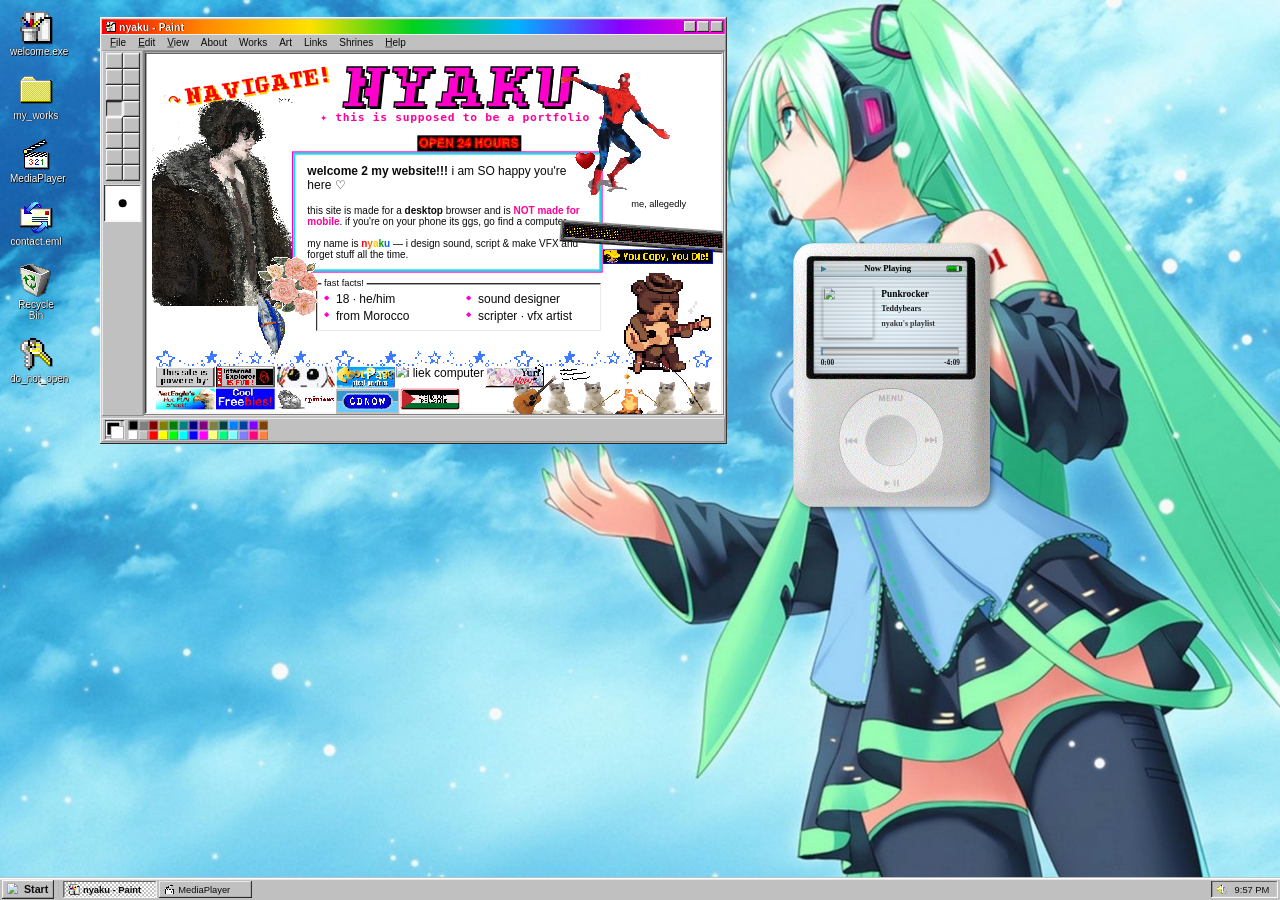
==== commit 29a4f80e: "update featured medias" ====
--- a/index.html
+++ b/index.html
@@ -208,7 +208,7 @@
                 <li>i forget about stuff ALL THE TIME</li>
                 <li>i love kfc so fking much</li>
                 <li>part time perfectionist</li>
-                <li>my first fandom was warrior cats (lorem)</li>
+                <li>i ran out of ideas for this one</li>
               </ul>
             </div>
 
@@ -270,13 +270,13 @@
                   <div class="vintage-thumb"><img src="assets/medias/mrrobot.jpg" alt=""></div>
                 </div>
                 <div class="media-card">
-                  <div class="vintage-thumb"><img src="assets/medias/tlou.jpg" alt="" style="transform:scale(1.25);"></div>
+                  <div class="vintage-thumb"><img src="assets/medias/tlou.jpg" alt="" style="transform:scale(1.5);"></div>
                 </div>
                 <div class="media-card">
                   <div class="vintage-thumb"><img src="assets/medias/twilight.jpg" alt=""></div>
                 </div>
                 <div class="media-card">
-                  <div class="vintage-thumb"><img src="assets/2306_2.png" alt=""></div>
+                  <div class="vintage-thumb"><img src="assets/works/abf.jpg" alt="" style="transform:scale(1.35);"></div>
                 </div>
               </div>
               <img src="assets/community/cute/cute_24.gif" alt="" class="deco front"
--- a/css/style.css
+++ b/css/style.css
@@ -626,10 +626,8 @@
 .tray-ico { animation: trayPulse 3s ease-in-out infinite; }
 
 @keyframes windowPop {
-  0% { transform: scale(1) rotate(0deg); }
-  40% { transform: scale(1.015) rotate(-.4deg); }
-  70% { transform: scale(.998) rotate(.3deg); }
-  100% { transform: scale(1) rotate(0deg); }
+  0% { filter: brightness(1.25); }
+  100% { filter: brightness(1); }
 }
 .window.just-focused { animation: windowPop .28s ease-out; }
 
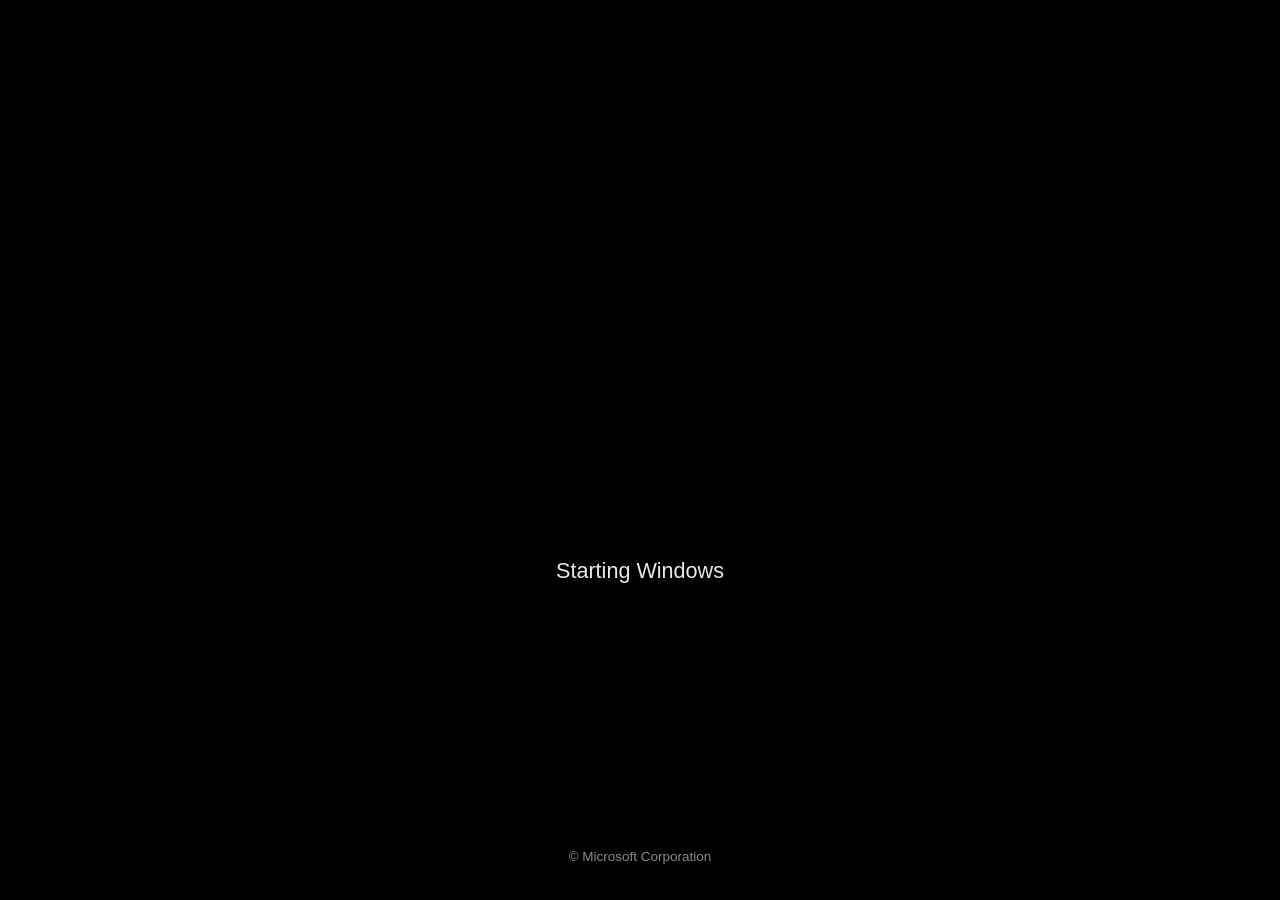
==== commit 5117d586: "new" ====
--- a/index.html
+++ b/index.html
@@ -3,501 +3,454 @@
 
 <head>
   <meta charset="UTF-8">
-  <meta name="viewport" content="width=1920">
+  <meta name="viewport" content="width=device-width, initial-scale=1">
   <title>nyakuverse</title>
+  <meta name="description" content="nyaku — sound designer, scripter & vfx artist. a little windows 7 pc on the internet.">
+  <link rel="icon" href="img/icons/ie-16.png">
+  <link rel="stylesheet" href="https://unpkg.com/7.css@0.21.1/dist/7.scoped.css">
   <link rel="stylesheet" href="css/style.css">
-  <link rel="icon" href="assets/nyaku_pixelartpfp.gif">
 </head>
 
-<body>
+<body class="win7">
+
+  <!-- ============ BOOT → LOGON (once per session) ============ -->
+  <div id="boot" hidden>
+    <div class="boot-text">Starting Windows</div>
+    <div class="boot-copy">&copy; Microsoft Corporation</div>
+  </div>
+  <div id="logon" hidden>
+    <button class="user-tile" id="logon-user">
+      <span class="tile-frame"><img src="assets/nyaku_pixelartpfp.gif" alt=""></span>
+      <span class="tile-name">nyaku</span>
+    </button>
+    <div class="logon-wait" hidden><span class="spinner animate"></span><span>Welcome</span></div>
+    <div class="logon-brand">Windows<sup>&reg;</sup> 7 <span>Ultimate</span></div>
+  </div>
 
   <div id="scale-wrap">
-
-  <div id="crt-flash"></div>
-
   <div id="desktop">
 
-    <!-- =========================== DESKTOP ICONS =========================== -->
+    <!-- ============ DESKTOP ICONS ============ -->
     <div id="icon-layer">
-      <div class="desk-icon" data-open="paint"><img src="img/icons/paint.png" alt="">
-        <div class="label">welcome.exe</div>
-      </div>
-      <div class="desk-icon" data-open="works"><img src="img/icons/folder.png" alt="">
-        <div class="label">my_works</div>
-      </div>
-      <div class="desk-icon" data-open="player"><img src="img/icons/media2.png" alt="">
-        <div class="label">MediaPlayer</div>
-      </div>
-      <div class="desk-icon" data-open="contact"><img src="img/icons/outlook.png" alt="">
-        <div class="label">contact.eml</div>
-      </div>
-      <div class="desk-icon" data-open="recycle"><img src="img/icons/recycle_empty.png" alt="">
-        <div class="label">Recycle Bin</div>
-      </div>
-      <div class="desk-icon" id="troll-icon"><img src="img/icons/keys.png" alt="">
-        <div class="label">do_not_open</div>
-      </div>
-    </div>
-
-    <!-- ================================================================= -->
-    <!-- MAIN WINDOW:  nyaku - Paint  (the chaos lives here)               -->
-    <!-- ================================================================= -->
-    <div class="window paintwin" id="win-paint" data-title="nyaku - Paint" data-icon="img/icons/paint.png"
-      style="width:940px; height:640px; left:150px; top:26px;">
-      <div class="title-bar paint-title">
-        <div class="title-bar-text"><img src="img/icons/paint.png" alt=""> nyaku - Paint</div>
-        <div class="title-bar-controls">
-          <button class="tb-min" data-act="min"></button>
-          <button class="tb-max" data-act="max"></button>
-          <button class="tb-close" data-act="close"></button>
-        </div>
-      </div>
-
-      <!-- menu bar -->
-      <div class="menubar">
-        <span><u>F</u>ile</span><span><u>E</u>dit</span><span><u>V</u>iew</span>
-        <span data-scroll="sec-about">About</span>
-        <span data-open="works">Works</span>
-        <span data-scroll="sec-art">Art</span>
-        <span data-scroll="sec-links">Links</span>
-        <span data-scroll="sec-stand">Shrines</span>
-        <span><u>H</u>elp</span>
-      </div>
-
-      <div class="paint-shell">
-        <!-- tool box -->
-        <div class="toolbox">
-          <div class="tool-grid" id="tool-grid"></div>
-          <div class="tool-opts"><span class="brush"></span></div>
-        </div>
-
-        <!-- canvas -->
-        <div class="canvas-wrap">
-          <div class="canvas" id="paint-canvas">
-
-            <!-- ============ HERO (overlapping, dense) ============ -->
-            <div class="chaos hero">
-              <img src="assets/nyaku_avatar_fullbody.png" alt="nyaku" class="deco"
-                style="left:-6px; top:52px; width:212px; z-index:3;">
-              <div class="navigate-scribble"
-                style="position:absolute; left:16px; top:28px; z-index:8; font-size:23px; transform:rotate(-9deg);">↷
-                NAViGATE!</div>
-
-              <div style="position:absolute; left:206px; top:20px; right:120px; text-align:center; z-index:5;">
-                <div class="wordart" style="font-size:60px;">NYAKU</div>
-                <div class="pixel glow-hot" style="font-size:17px; letter-spacing:1px;">✦ this is supposed to be a portfolio ✦</div>
+      <button class="desk-icon" data-open="computer"><img src="img/icons/computer.png" alt=""><span>Computer</span></button>
+      <button class="desk-icon" data-open="recycle"><img src="img/icons/recycle-full.png" alt="" class="recycle-ico"><span>Recycle Bin</span></button>
+      <button class="desk-icon shortcut" data-open="blog"><img src="img/icons/ie.png" alt=""><span>nyaku's blog</span></button>
+      <button class="desk-icon" data-open="works"><img src="img/icons/folder.png" alt=""><span>my_works</span></button>
+      <button class="desk-icon" data-open="games"><img src="img/icons/games.png" alt=""><span>Games</span></button>
+      <button class="desk-icon shortcut" data-open="player"><img src="img/icons/wmp.png" alt=""><span>Windows Media Player</span></button>
+      <button class="desk-icon shortcut" data-open="contact"><img src="img/icons/mail.png" alt=""><span>contact me</span></button>
+      <button class="desk-icon" data-open="troll"><img src="img/icons/app.png" alt=""><span>do_not_open.exe</span></button>
+    </div>
+
+    <!-- slide show gadget: stuff i like -->
+    <div class="gadget" id="slideshow" title="stuff i like">
+      <img src="assets/medias/mrrobot.jpg" alt="mr. robot" class="on">
+      <img src="assets/medias/tlou.jpg" alt="the last of us">
+      <img src="assets/medias/twilight.jpg" alt="twilight">
+      <img src="assets/works/abf.jpg" alt="abiotic factor">
+    </div>
+
+    <!-- ============================================================ -->
+    <!-- HOMEPAGE — a 2010 "web 2.0" personal site inside IE9          -->
+    <!-- ============================================================ -->
+    <div class="window glass browser" id="win-blog" data-title="nyakuverse - Windows Internet Explorer" data-icon="img/icons/ie-16.png" data-notext
+      style="left:290px; top:16px; width:980px; height:780px;">
+      <div class="ie-bar">
+        <button class="round back" disabled aria-label="Back">&#8592;</button>
+        <button class="round fwd" disabled aria-label="Forward">&#8594;</button>
+        <div class="ie-address"><img src="img/icons/ie-16.png" alt=""><span id="ie-url">http://www.nyakuverse.net/</span><button class="ie-refresh" data-goto="top" aria-label="Refresh">&#8635;</button></div>
+        <div class="ie-tab"><img src="assets/nyaku_pixelartpfp.gif" alt=""><span>nyakuverse - home</span><i>&times;</i></div>
+        <div class="ie-tools"><a data-goto="top" title="Home">&#8962;</a><a title="Favorites">&#9734;</a><a title="Tools">&#9881;</a></div>
+      </div>
+
+      <div class="window-body viewport has-scrollbar" id="blog-view">
+        <div class="aero" id="top">
+          <div class="aero-page">
+
+            <header class="aero-head">
+              <div class="aero-brand">
+                <h1>nyakuverse<span class="beta">beta</span></h1>
+                <p>sound design &middot; scripting &middot; vfx</p>
               </div>
-
-              <!-- welcome box, sitting LOWER, overlapped by gifs -->
-              <div class="welcome-box" style="position:absolute; left:206px; top:134px; width:462px; z-index:4;">
-                <p style="margin-top:0;"><b>welcome 2 my website!!!</b> i am SO happy you're here ♡</p>
-                <p class="small">this site is made for a <b>desktop</b> browser and is
-                  <b class="glow-hot">NOT made for mobile</b>. if you're on your phone its ggs, go find a computer.
-                </p>
-                <p class="small" style="margin-bottom:0;">
-                  my name is <b class="rainbow-txt">nyaku</b> — i design sound, script &amp;
-                  make VFX and<br>
-                  forget stuff all the time.
-                </p>
-              </div>
-
-              <div class="fieldset"
-                style="position:absolute; left:240px; top:326px; width:428px; z-index:5; background:#fff; box-shadow:var(--border-sunken);">
-                <span class="legend" style="background:#fff;">fast facts!</span>
-                <ul class="pixel-list" style="columns:2; margin:0;">
-                  <li>18 · he/him</li>
-                  <li>from Morocco</li>
-                  <li>sound designer</li>
-                  <li>scripter · vfx artist</li>
-                </ul>
-              </div>
-
-              <!-- right side: BIG spiderman overlapping everything + blinkies -->
-              <img src="assets/spiderman.gif" alt="" class="deco front sway"
-                style="right:-160px; top:-40px; width:400px; z-index:8;">
-              <div class="tiny center" style="position:absolute; right:20px; top:206px; width:120px; z-index:9;">me,
-                allegedly</div>
-              <img src="assets/community/blinkies/blinkies_08.gif" alt="welcome to my homepage" class="deco tilt-r"
-                style="right:-4px; top:250px; z-index:7; transform:scale(1.2) rotate(4deg);">
-              <img src="assets/community/blinkies/blinkies_06.gif" alt="you copy you die" class="deco"
-                style="right:6px; top:284px; z-index:7; transform:scale(1.1);">
-
-              <!-- OVERLAPPING chaos gifs bleeding over the boxes + divider -->
-              <img src="assets/caprisun.gif" alt="" class="deco front spin"
-                style="left:130px; top:330px; width:165px; z-index:9;">
-              <img src="assets/beardbear_guit1.gif" alt="bear playing guitar" class="deco front sway"
-                style="right:-20px; top:305px; width:186px; z-index:8;">
-              <img src="assets/community/cute/cute_19.gif" alt="" class="deco front"
-                style="left:604px; top:120px; width:80px; z-index:9;">
-              <img src="assets/5-2.png" alt="" class="deco front"
-                style="left:150px; top:290px; width:100px; z-index:8;">
-              <img src="assets/open24hrs.gif" alt="" class="deco"
-                style="left:392px; top:112px; height:24px; z-index:6;">
+              <div class="aero-orb"><img src="assets/nyaku_pixelartpfp.gif" alt="nyaku's avatar" width="96" height="96"></div>
+            </header>
+
+            <nav class="aero-nav">
+              <a data-goto="top" class="on">Home</a>
+              <a data-open="works">My Works</a>
+              <a data-open="games">Games</a>
+              <a data-goto="about">About Me</a>
+              <a data-goto="media">Favorites</a>
+              <a data-open="contact">Contact</a>
+            </nav>
+
+            <div class="infobar"><b>i</b><span>This site is made for a <strong>desktop</strong> browser and is <strong>NOT made for mobile</strong>. If you're on your phone, it's ggs &mdash; go find a computer.</span></div>
+
+            <div class="aero-cols">
+              <main class="aero-main">
+
+                <section class="panel">
+                  <h2>Welcome!</h2>
+                  <div class="panel-body">
+                    <p><b>hi!! i am SO happy you're here &#9825;</b></p>
+                    <p>my name is <b class="rainbow">nyaku</b> &mdash; i design sound, script &amp; make VFX and forget stuff all the time. this is my little corner of the internet. poke around: my <a data-open="works">works</a> live in the folder on the desktop, and so do some <a data-open="games">games</a>.</p>
+                  </div>
+                </section>
+
+                <section class="panel">
+                  <h2>Latest Work <a class="more" data-open="works">view all &raquo;</a></h2>
+                  <div class="panel-body"><div class="work-grid" id="work-set"></div></div>
+                </section>
+
+                <section class="panel" id="about">
+                  <h2>About Me</h2>
+                  <div class="panel-body">
+                    <img class="avatar-full" src="assets/nyaku_avatar_fullbody.webp" alt="nyaku, full body drawing" width="150" height="223">
+                    <p>18, he/him, born in Morocco. I design sound, write scripts, and build VFX for whatever weird project I've convinced myself is a good idea this week. Most of it ends up here eventually, assuming I don't lose the file first.</p>
+                    <p>I like things loud, glitchy, and a little too much &mdash; this website included. Chaotic, and im allegedly a functioning adult.</p>
+                    <blockquote>in reheated pizza i believe. in 3am debug sessions i believe. in Mr. Robot i believe.</blockquote>
+                    <figure class="spidey"><img src="assets/spiderman.gif" alt="spiderman dancing" width="188" height="120"><figcaption>me, allegedly</figcaption></figure>
+                  </div>
+                </section>
+
+                <section class="panel facts">
+                  <h2>Fast Facts &amp; Favorites</h2>
+                  <div class="panel-body two">
+                    <ul class="ticks">
+                      <li>18 &middot; he/him</li>
+                      <li>from Morocco</li>
+                      <li>sound designer</li>
+                      <li>scripter &middot; vfx artist</li>
+                      <li>i forget about stuff ALL THE TIME</li>
+                      <li>i love kfc so fking much</li>
+                      <li>part time perfectionist</li>
+                      <li>i ran out of ideas for this one</li>
+                    </ul>
+                    <table class="favs">
+                      <tr><th>color</th><td>orange</td></tr>
+                      <tr><th>animal</th><td>harp seal</td></tr>
+                      <tr><th>season</th><td>winter</td></tr>
+                      <tr><th>drink</th><td>water</td></tr>
+                      <tr><th>fruit</th><td>idk</td></tr>
+                      <tr><th>sound</th><td>farts</td></tr>
+                      <tr><th>game</th><td>firewatch</td></tr>
+                      <tr><th>word</th><td>copacetic</td></tr>
+                    </table>
+                    <img class="corner-gif" src="assets/caprisun.gif" alt="a spinning caprisun" width="160" height="135">
+                  </div>
+                </section>
+
+                <section class="panel" id="media">
+                  <h2>Stuff I Like</h2>
+                  <div class="panel-body gallery">
+                    <figure><img src="assets/medias/mrrobot.jpg" alt=""><figcaption>Mr. Robot</figcaption></figure>
+                    <figure><img src="assets/medias/tlou.jpg" alt=""><figcaption>The Last of Us</figcaption></figure>
+                    <figure><img src="assets/medias/twilight.jpg" alt=""><figcaption>Twilight</figcaption></figure>
+                    <figure><img src="assets/works/abf.jpg" alt=""><figcaption>Abiotic Factor</figcaption></figure>
+                  </div>
+                </section>
+
+                <section class="panel safe" id="stand">
+                  <h2>This Is a Safe Space</h2>
+                  <div class="panel-body">
+                    <div class="safe-row">
+                      <a class="heart" id="heart" title="click me"><img src="assets/lgbt-heart-x2-bi-outline.png" alt="bi pride heart" width="52" height="52"></a>
+                      <p>this is me! <b>bi &amp; proud.</b> everyone is welcome here <b>always</b>. this corner of the web loves you. some things just aren't up for debate &#9825;</p>
+                    </div>
+                    <ul class="ticks two-col">
+                      <li>trans rights are human rights</li>
+                      <li>sex work is work</li>
+                      <li>black lives matter</li>
+                      <li>protect trans kids</li>
+                      <li>free palestine</li>
+                      <li>no human is illegal</li>
+                      <li>disabled rights are human rights</li>
+                      <li>no one is free until we're all free</li>
+                    </ul>
+                    <div class="badges">
+                      <img src="assets/lgbt-heart-x2-progress-outline.png" alt="progress pride heart" width="40" height="40">
+                      <img src="assets/community/pride_modern/rainbow.png" alt="rainbow flag">
+                      <img src="assets/community/pride_modern/bi-rights.gif" alt="bi rights">
+                      <img src="assets/community/pride_modern/transrights.gif" alt="trans rights">
+                      <img src="assets/community/pride_modern/pride.png" alt="pride">
+                      <img src="assets/community/pride_modern/getqueer.gif" alt="get queer now">
+                      <img src="assets/community/pride_modern/queercode.png" alt="you're telling me a queer coded this">
+                    </div>
+                  </div>
+                </section>
+
+                <section class="panel hoard">
+                  <h2>My Old GeoCities Stuff <small>(archived, do not touch)</small></h2>
+                  <div class="panel-body">
+                    <div class="strip">
+                      <img src="assets/open24hrs.gif" alt="open 24 hours" width="127" height="20">
+                      <img src="assets/community/blinkies/blinkies_08.gif" alt="welcome to my homepage">
+                      <img src="assets/community/blinkies/blinkies_06.gif" alt="you copy you die">
+                      <img src="assets/community/blinkies/blinkies_21.gif" alt="sign our guestbook">
+                      <img src="assets/community/blinkies/blinkies_13.gif" alt="click here">
+                      <img src="assets/community/blinkies/blinkies_02.gif" alt="backgrounds by angelpie">
+                      <img src="assets/community/blinkies/blinkies_14.gif" alt="about me">
+                      <img src="assets/community/blinkies/blinkies_18.gif" alt="">
+                      <img src="assets/community/blinkies/blinkies_03.gif" alt="email me">
+                      <img src="assets/community/blinkies/blinkies_10.gif" alt="">
+                      <img src="assets/community/blinkies/blinkies_07.gif" alt="">
+                      <img src="assets/community/blinkies/blinkies_05.gif" alt="">
+                      <img src="assets/community/blinkies/blinkies_19.gif" alt="send me">
+                    </div>
+                    <div class="strip">
+                      <img src="assets/community/buttons/buttons_00.gif" alt="">
+                      <img src="assets/community/buttons/buttons_01.gif" alt="">
+                      <img src="assets/community/buttons/buttons_02.gif" alt="">
+                      <img src="assets/community/buttons/buttons_03.gif" alt="">
+                      <img src="assets/community/buttons/buttons_06.gif" alt="">
+                      <img src="assets/community/buttons/buttons_07.gif" alt="">
+                      <img src="assets/community/buttons/buttons_08.gif" alt="">
+                      <img src="assets/community/buttons/buttons_09.gif" alt="">
+                      <img src="assets/community/buttons/buttons_13.gif" alt="">
+                      <img src="assets/community/buttons/buttons_15.gif" alt="">
+                      <img src="assets/community/buttons/buttons_16.gif" alt="">
+                      <img src="assets/community/buttons/buttons_17.gif" alt="">
+                      <img src="assets/community/buttons/buttons_18.gif" alt="">
+                      <img src="assets/community/buttons/buttons_19.gif" alt="">
+                      <img src="assets/community/buttons/buttons_22.gif" alt="">
+                      <img src="assets/community/buttons/buttons_23.gif" alt="">
+                      <img src="assets/community/buttons/buttons_25.gif" alt="">
+                      <img src="assets/community/buttons/buttons_28.gif" alt="">
+                      <img src="assets/community/buttons/buttons_29.gif" alt="">
+                    </div>
+                    <div class="strip cute">
+                      <img src="assets/community/cute/cute_00.gif" alt="">
+                      <img src="assets/community/cute/cute_04.gif" alt="">
+                      <img src="assets/community/cute/cute_16.gif" alt="">
+                      <img src="assets/community/cute/cute_01.gif" alt="">
+                      <img src="assets/community/cute/cute_08.gif" alt="">
+                      <img src="assets/community/cute/cute_19.gif" alt="">
+                      <img src="assets/community/cute/cute_24.gif" alt="">
+                      <img src="assets/2306_2.png" alt="">
+                      <img src="assets/5-2.png" alt="">
+                    </div>
+                  </div>
+                </section>
+              </main>
+
+              <aside class="aero-side">
+                <section class="msn">
+                  <div class="msn-pic"><img src="assets/nyaku_pixelartpfp.gif" alt="" width="64" height="64"></div>
+                  <div class="msn-who">
+                    <b>nyaku <span class="online">(Online)</span></b>
+                    <a class="msn-psm" data-play title="play / pause">&#9835; <span class="song-title">song</span> - <span class="song-artist">artist</span></a>
+                  </div>
+                </section>
+
+                <section class="panel">
+                  <h2>Currently</h2>
+                  <div class="panel-body">
+                    <dl class="now">
+                      <dt>listening</dt><dd><a data-open="player">check the media player</a></dd>
+                      <dt>watching</dt><dd>Dexter (most likely outdated)</dd>
+                      <dt>coding</dt><dd>probably something useless</dd>
+                      <dt>feeling</dt><dd>whimsical</dd>
+                    </dl>
+                    <img class="side-gif" src="assets/beardbear_guit1.gif" alt="bear playing guitar" width="70" height="70">
+                  </div>
+                </section>
+
+                <section class="panel">
+                  <h2>Tags</h2>
+                  <div class="panel-body cloud">
+                    <a class="t5" data-open="works">sound design</a> <a class="t2">roblox</a> <a class="t4" data-open="works">scripting</a> <a class="t1">harp seals</a>
+                    <a class="t4" data-open="works">vfx</a> <a class="t2" data-goto="about">mr. robot</a> <a class="t1">kfc</a> <a class="t3" data-open="games">games</a>
+                    <a class="t1">winter</a> <a class="t2">3am</a> <a class="t3" data-open="player">music</a> <a class="t1">firewatch</a> <a class="t2">orange</a> <a class="t1">copacetic</a>
+                  </div>
+                </section>
+
+                <section class="panel">
+                  <h2>Get In Touch</h2>
+                  <div class="panel-body">
+                    <a class="gel" data-open="contact">&#9993;&#xFE0E; Send me an email</a>
+                    <a class="gel green" href="https://discord.gg/ey5e5aWcVW" target="_blank" rel="noopener">&#9787; Join my Discord</a>
+                    <p class="small">wanna hire me or collab? hit me up!</p>
+                  </div>
+                </section>
+
+                <section class="panel">
+                  <h2>Web Badges</h2>
+                  <div class="panel-body stamps">
+                    <img src="assets/Button_Powered_by_Autism.gif" alt="powered by autism" width="88" height="31">
+                    <img src="assets/Button_TBH.gif" alt="tbh" width="88" height="31">
+                    <img src="assets/Button_I_Like_Computer.png" alt="i like computer" width="88" height="31">
+                    <img src="assets/Button_Yuri_Now.gif" alt="yuri now" width="88" height="31">
+                    <img src="assets/community/buttons/buttons_11.gif" alt="internet explorer is evil" width="88" height="31">
+                    <img src="assets/standwith_palestine.png" alt="stand with palestine" width="88" height="31">
+                  </div>
+                </section>
+              </aside>
             </div>
 
-            <img class="gif-divider huge-div" src="assets/community/dividers/dividers_05.gif" alt="divider"
-              style="z-index:9;">
-
-            <!-- ===== badge row (dense, shuffled) ===== -->
-            <div class="chaos">
-              <div class="button-wall dense" style="margin-top:3px; padding-right:240px;">
-                <img src="assets/Button_Powered_by_Autism.gif" alt="autism">
-                <img src="assets/community/buttons/buttons_11.gif" alt="IE is evil">
-                <img src="assets/Button_TBH.gif" alt="tbh">
-                <img src="assets/community/buttons/buttons_16.gif" alt="coolpage">
-                <img src="assets\Button_I_Like_Computer.png" alt="i liek computer">
-                <img src="assets\Button_Yuri_Now.gif" alt="yuri now">
-                <img src="assets/community/buttons/buttons_09.gif" alt="">
-                <img src="assets/community/buttons/buttons_19.gif" alt="">
-                <img src="assets/community/buttons/buttons_28.gif" alt="">
-                <img src="assets/community/buttons/buttons_01.gif" alt="">
-                <img src="assets/standwith_palestine.png" alt="stand with palestine">
-              </div>
-              <img src="assets/cats_campfire.gif" alt="us at 2am" class="deco front"
-                style="right:-8px; top:-8px; width:316px; z-index:9;">
-            </div>
-
-            <img class="gif-divider huge-div" src="assets/community/dividers/dividers_02.gif" alt="divider">
-
-            <!-- ===== ABOUT ME ===== -->
-            <a id="sec-about"></a>
-            <div class="section-h">☆ about me ☆</div>
-            <div class="threecol" style="grid-template-columns:1fr 1fr;">
-              <div class="fieldset">
-                <span class="legend">who is nyaku?</span>
-                <p class="small" style="margin-top:0;">18, he/him, born in Morocco. I design sound,
-                  write scripts, and build VFX for whatever weird project I've convinced myself is a good idea
-                  this week. Most of it ends up here eventually, assuming I don't lose the file first.</p>
-                <p class="small" style="margin-bottom:0;">I like things loud, glitchy, and a little too much —
-                  this website included. Chaotic, and im allegedly a functioning adult.</p>
-                <ul class="pixel-list" style="margin-top:6px;">
-                  <li>he/him</li>
-                  <li>in reheated pizza i believe</li>
-                  <li>in 3am debug sessions i believe</li>
-                  <li>in Mr. Robot i believe</li>
-                </ul>
-              </div>
-              <div>
-                <div class="fieldset fav">
-                  <span class="legend">favorites:</span>
-                  <ul class="pixel-list fav" style="columns:2;margin:0;">
-                    <li>color: orange</li>
-                    <li>animal: harp seal</li>
-                    <li>season: winter</li>
-                    <li>drink: water</li>
-                    <li>fruit: idk</li>
-                    <li>sound: farts</li>
-                    <li>game: firewatch</li>
-                    <li>word: copacetic</li>
-                  </ul>
-                </div>
-                <div class="fieldset currently">
-                  <span class="legend">currently:</span>
-                  <ul class="pixel-list currently" style="margin:0;">
-                    <li>listening: check the media player</li>
-                    <li>watching: Dexter (most likely outdated)</li>
-                    <li>coding: probably something useless</li>
-                    <li>feeling: <span class="glow-hot">whimsical</li>
-                  </ul>
-                </div>
-              </div>
-            </div>
-            <div class="fieldset">
-              <span class="legend">fun facts:</span>
-              <ul class="pixel-list" style="columns:2;margin:0;">
-                <li>i forget about stuff ALL THE TIME</li>
-                <li>i love kfc so fking much</li>
-                <li>part time perfectionist</li>
-                <li>i ran out of ideas for this one</li>
-              </ul>
-            </div>
-
-            <div class="marquee-bar">
-              <marquee scrollamount="6">★ nyakuverse ★ mr.robot propaganda ★ nerd land ★ tiktok addict ★ j'imagine que
-                le poulet c'est pas très mauvais ★</marquee>
-            </div>
-
-            <!-- ===== WHERE I STAND / shrines ===== -->
-            <a id="sec-stand"></a>
-            <div class="section-h">☆ where i stand ☆</div>
-            <div class="safe-space">
-              <div class="safe-head">☆ this is a safe space ☆</div>
-              <div class="safe-grid">
-                <div class="safe-me">
-                  <img src="assets/lgbt-heart-x2-bi-outline.png" alt="bi pride heart" id="lgbt-heart-btn"
-                    class="heart-btn">
-                  <div class="tiny pixel">this is me!<br><b class="glow-hot">bi &amp; proud</b></div>
-                </div>
-                <div class="safe-body">
-                  <p style="margin:0 0 8px;">everyone is welcome here <b>always</b>. this corner of the web loves
-                    you.<br>
-                    some things just aren't up for debate ♡</p>
-                  <div class="support-badges">
-                    <img src="assets/lgbt-heart-x2-progress-outline.png" alt="progress pride" title="progress pride">
-                    <img src="assets/community/pride_modern/rainbow.png" alt="rainbow flag">
-                    <img src="assets/community/pride_modern/bi-rights.gif" alt="bi rights">
-                    <img src="assets/community/pride_modern/transrights.gif" alt="trans rights">
-                    <img src="assets/community/pride_modern/pride.png" alt="pride stamp">
-                    <img src="assets/community/pride_modern/getqueer.gif" alt="get queer now">
-                    <img src="assets/community/pride_modern/queercode.png" alt="you're telling me a queer coded this">
-                  </div>
-                </div>
-              </div>
-              <div class="support-list">
-                <ul>
-                  <li>trans rights are human rights</li>
-                  <li>black lives matter</li>
-                  <li>free palestine</li>
-                  <li>disabled rights are human rights</li>
-                </ul>
-                <ul>
-                  <li>sex work is work</li>
-                  <li>protect trans kids</li>
-                  <li>no human is illegal</li>
-                  <li>no one is free until we're all free</li>
-                </ul>
-              </div>
-            </div>
-
-            <img class="gif-divider" src="assets/community/dividers/dividers_06.gif" alt="divider">
-
-            <!-- ===== featured media (full width) ===== -->
-            <a id="sec-art"></a><a id="sec-links"></a>
-            <div class="chaos" style="margin-top:16px;">
-              <div class="section-h" style="font-size:22px;margin:0 0 8px;">✦ featured media i like ✦</div>
-              <div class="media-strip">
-                <div class="media-card">
-                  <div class="vintage-thumb"><img src="assets/medias/mrrobot.jpg" alt=""></div>
-                </div>
-                <div class="media-card">
-                  <div class="vintage-thumb"><img src="assets/medias/tlou.jpg" alt="" style="transform:scale(1.5);"></div>
-                </div>
-                <div class="media-card">
-                  <div class="vintage-thumb"><img src="assets/medias/twilight.jpg" alt=""></div>
-                </div>
-                <div class="media-card">
-                  <div class="vintage-thumb"><img src="assets/works/abf.jpg" alt="" style="transform:scale(1.35);"></div>
-                </div>
-              </div>
-              <img src="assets/community/cute/cute_24.gif" alt="" class="deco front"
-                style="right:12px; top:-10px; width:84px; z-index:9;">
-            </div>
-
-            <!-- blinkie collection (fills the width) -->
-            <div class="section-h" style="font-size:18px; margin:14px 0 4px;">✦ my blinkie collection ✦</div>
-            <div class="stamp-strip" style="justify-content:center; gap:8px 10px;">
-              <img src="assets/community/blinkies/blinkies_21.gif" alt="sign our guestbook">
-              <img src="assets/community/blinkies/blinkies_13.gif" alt="click here">
-              <img src="assets/community/blinkies/blinkies_02.gif" alt="backgrounds by angelpie">
-              <img src="assets/community/blinkies/blinkies_14.gif" alt="about me">
-              <img src="assets/community/blinkies/blinkies_18.gif" alt="">
-              <img src="assets/community/blinkies/blinkies_03.gif" alt="email me">
-              <img src="assets/community/blinkies/blinkies_10.gif" alt="">
-              <img src="assets/community/blinkies/blinkies_07.gif" alt="">
-              <img src="assets/community/blinkies/blinkies_05.gif" alt="">
-              <img src="assets/community/cute/cute_00.gif" alt="" style="height:40px;">
-              <img src="assets/community/cute/cute_04.gif" alt="" style="height:32px;">
-              <img src="assets/community/cute/cute_16.gif" alt="" style="height:38px;">
-              <img src="assets/community/cute/cute_01.gif" alt="" style="height:34px;">
-              <img src="assets/community/cute/cute_08.gif" alt="" style="height:36px;">
-            </div>
-
-            <img class="gif-divider huge-div" src="assets/community/dividers/dividers_07.gif" alt="divider">
-
-            <!-- ===== pixel cliques (dense + overlapping) ===== -->
-            <a id="sec-fun"></a>
-            <div class="chaos">
-              <div class="section-h" style="font-size:20px;">pixel cliques!</div>
-              <div class="button-wall dense" style="justify-content:center;">
-                <img src="assets/community/buttons/buttons_00.gif" alt=""><img
-                  src="assets/community/buttons/buttons_02.gif" alt="">
-                <img src="assets/community/buttons/buttons_03.gif" alt=""><img
-                  src="assets/community/buttons/buttons_06.gif" alt="">
-                <img src="assets/community/buttons/buttons_07.gif" alt=""><img
-                  src="assets/community/buttons/buttons_08.gif" alt="">
-                <img src="assets/community/buttons/buttons_25.gif" alt=""><img
-                  src="assets/community/buttons/buttons_13.gif" alt="">
-                <img src="assets/community/buttons/buttons_15.gif" alt=""><img
-                  src="assets/community/buttons/buttons_17.gif" alt="">
-                <img src="assets/community/buttons/buttons_18.gif" alt=""><img
-                  src="assets/community/buttons/buttons_22.gif" alt="">
-                <img src="assets/community/buttons/buttons_23.gif" alt=""><img
-                  src="assets/community/buttons/buttons_29.gif" alt="">
-              </div>
-            </div>
-
-            <div style="height:30px;"></div>
-
-          </div><!-- /canvas -->
-        </div><!-- /canvas-wrap -->
-      </div><!-- /paint-shell -->
-
-      <!-- color palette -->
-      <div class="palette">
-        <div class="pal-current"></div>
-        <div class="swatches" id="swatches"></div>
-      </div>
-    </div>
-
-    <!-- ================================================================= -->
-    <!-- SECONDARY WINDOWS (cleaner)                                        -->
-    <!-- ================================================================= -->
-
-    <!-- WORKS -->
-    <div class="window" id="win-works" data-title="my_works" data-icon="img/icons/folder.png"
-      style="width:560px; left:250px; top:120px; display:none;">
-      <div class="title-bar">
-        <div class="title-bar-text"><img src="img/icons/folder.png" alt=""> C:\nyaku\my_works</div>
-        <div class="title-bar-controls">
-          <button class="tb-min" data-act="min"></button><button class="tb-max" data-act="max"></button><button
-            class="tb-close" data-act="close"></button>
-        </div>
-      </div>
-      <div class="window-body" style="max-height:70vh;">
-        <p class="center"><span class="wordart" style="font-size:26px;">MY WORKS</span></p>
-        <div class="works-grid">
-          <div class="work-card">
-            <div class="thumb" style="background-image:url('assets/works/gpo.png');"></div>
-            <h4>» Grand Piece Online</h4>
-            <span class="tag">Sound Design</span>
-          </div>
-          <div class="work-card">
-            <div class="thumb" style="background-image:url('assets/works/abf.jpg');"></div>
-            <h4>» Abiotic Factor</h4>
-            <span class="tag">Sound Design</span>
-          </div>
-          <div class="work-card">
-            <div class="thumb" style="background-image:url('assets/works/gpa.png');"></div>
-            <h4>» Golden Piece Adventure</h4>
-            <span class="tag">Front-End Scripting</span>
-          </div>
-          <div class="work-card">
-            <div class="thumb" style="background-image:url('assets/works/rellseas.png');"></div>
-            <h4>» RELL Seas</h4>
-            <span class="tag">Sound Design</span>
+            <footer class="aero-foot">
+              <figure><img src="assets/cats_campfire.gif" alt="cats around a campfire" width="432" height="114"><figcaption>us at 2am</figcaption></figure>
+              <p>&copy; 2010&ndash;<span id="year">2026</span> nyaku &middot; last updated <span id="last-updated">today</span> &middot; Valid XHTML 1.0 Strict (probably not)</p>
+              <p>Best viewed in Internet Explorer 9 at 1280&times;720 &middot; <a data-goto="top">back to top &uarr;</a></p>
+            </footer>
           </div>
         </div>
-        <p class="tiny center" style="margin-top:8px;">under construction</p>
-      </div>
-    </div>
-
-    <!-- MEDIA PLAYER -->
-    <div class="window chromeless" id="win-player" data-title="MediaPlayer" data-icon="img/icons/media2.png"
-      style="width:305px; right:430px; top:360px; left:auto;">
-      <div class="ipod-container">
-        <div class="ipod-hint">scroll wheel to adjust volume</div>
-        <img src="assets/ipod.png" alt="iPod" class="ipod-image" loading="lazy">
-        <div class="screen">
-          <div class="screen-header">
-            <div class="screen-header-left"><span class="play-icon" id="play-icon">▶</span></div>
-            <span class="screen-header-title">Now Playing</span>
-            <div class="battery"><div class="battery-fill"></div></div>
-          </div>
-          <div class="now-playing">
-            <div class="now-playing-content">
-              <img id="mp-cover-img" class="album-art" src="assets/nyancat.gif" alt="">
-              <div class="track-info">
-                <span id="mp-track" class="track-title">loading...</span>
-                <span id="mp-artist" class="track-artist"></span>
-                <span class="track-album">nyaku's playlist</span>
-              </div>
-            </div>
-            <div class="progress-container">
-              <div class="progress-bar" id="mp-progress"><div class="progress-fill" id="mp-progress-fill"></div></div>
-              <div class="time-row">
-                <span id="mp-cur" class="ipod-time">0:00</span>
-                <span id="mp-dur" class="ipod-time">-0:00</span>
-              </div>
-            </div>
-          </div>
-          <div class="ipod-vol-hud" id="mp-vol-hud"></div>
+      </div>
+    </div>
+
+    <!-- ============================================================ -->
+    <!-- WINDOWS EXPLORER — one window, navigates in place (built in js) -->
+    <!-- ============================================================ -->
+    <div class="window glass explorer" id="win-explorer" data-title="my_works" data-icon="img/icons/folder-16.png" data-notext
+      style="left:360px; top:90px; width:860px; height:560px;" hidden>
+      <div class="ex-nav">
+        <button class="round back" disabled aria-label="Back">&#8592;</button><button class="round fwd" disabled aria-label="Forward">&#8594;</button>
+        <div class="crumb"><img id="ex-crumb-ico" src="img/icons/folder-16.png" alt=""><span id="ex-crumb"></span><span class="grow"></span><span class="refresh">&#8635;</span></div>
+        <div class="searchbox"><input type="search" id="ex-search" placeholder="Search" aria-label="Search"><button aria-label="search"></button></div>
+      </div>
+      <div class="window-body explorer-body">
+        <div class="cmdbar" id="ex-cmds"></div>
+        <div class="ex-main"><nav class="ex-tree has-scrollbar" id="ex-tree"></nav><div class="ex-view files has-scrollbar" id="ex-view"></div></div>
+        <div class="details" id="ex-details"></div>
+      </div>
+    </div>
+
+    <!-- ============================================================ -->
+    <!-- WINDOWS MEDIA PLAYER 12 — now playing                         -->
+    <!-- ============================================================ -->
+    <div class="window glass wmp" id="win-player" data-title="Windows Media Player" data-icon="img/icons/wmp-16.png" data-notext
+      style="left:1100px; top:60px; width:400px;" hidden>
+      <div class="window-body wmp-body">
+        <div class="wmp-stage">
+          <img src="img/icons/cd-128.png" alt="" class="wmp-art">
+          <canvas id="mp-vis" width="300" height="48"></canvas>
+          <div class="wmp-info"><b class="song-title">song</b><span class="song-artist">artist</span></div>
         </div>
-        <div class="click-wheel-area" id="mp-play" title="play/pause (scroll wheel = volume)"></div>
-        <div class="next-button" id="mp-next" title="skip forward"></div>
-        <div class="back-button" id="mp-prev" title="skip back"></div>
-        <div class="menu-button" id="mp-stop" title="stop"></div>
-      </div>
-      <audio id="mp-audio" preload="metadata"></audio>
-    </div>
-
-    <!-- CONTACT -->
-    <div class="window" id="win-contact" data-title="contact.eml" data-icon="img/icons/outlook.png"
-      style="width:420px; left:420px; top:160px; display:none;">
-      <div class="title-bar">
-        <div class="title-bar-text"><img src="img/icons/outlook.png" alt=""> contact.eml — Outlook Express</div>
-        <div class="title-bar-controls">
-          <button class="tb-min" data-act="min"></button><button class="tb-max" data-act="max"></button><button
-            class="tb-close" data-act="close"></button>
+        <input type="range" id="mp-seek" class="wmp-seek" min="0" max="1000" value="0" aria-label="seek">
+        <div class="wmp-controls">
+          <span class="wmp-time" id="mp-time">00:00</span>
+          <button class="wmp-btn" id="mp-loop" title="Turn repeat on">&#10227;</button>
+          <button class="wmp-btn" id="mp-stop" title="Stop">&#9632;&#xFE0E;</button>
+          <button class="wmp-btn" id="mp-prev" title="Previous">&#9198;&#xFE0E;</button>
+          <button class="wmp-play" id="mp-play" title="Play" data-play>&#9654;&#xFE0E;</button>
+          <button class="wmp-btn" id="mp-next" title="Next">&#9197;&#xFE0E;</button>
+          <button class="wmp-btn" id="mp-mute" title="Mute">&#128266;&#xFE0E;</button>
+          <input type="range" id="mp-vol" class="wmp-vol" min="0" max="100" value="30" aria-label="volume">
         </div>
       </div>
-      <div class="window-body">
-        <div class="sunkbox" style="font-family:monospace;font-size:13px;">
-          <div><b>To:</b> nyaku</div>
-          <div><b>From:</b> you</div>
-          <div><b>Subject:</b> i saw your website and...</div>
+      <audio id="mp-audio" preload="none"></audio>
+    </div>
+
+    <!-- ============================================================ -->
+    <!-- CONTACT — new message                                        -->
+    <!-- ============================================================ -->
+    <div class="window glass" id="win-contact" data-title="New Message" data-icon="img/icons/mail-16.png"
+      style="left:480px; top:140px; width:560px;" hidden>
+      <div class="window-body mail-body">
+        <div class="cmdbar"><button class="cmd" id="mail-send"><img src="img/icons/mail-16.png" alt="">Send</button><a class="cmd" href="https://discord.gg/ey5e5aWcVW" target="_blank" rel="noopener">Add me on Discord</a></div>
+        <div class="mail-fields">
+          <label><span>To:</span><input type="text" value="nyakusfx@gmail.com" readonly></label>
+          <label><span>Subject:</span><input type="text" id="mail-subj" value="i saw your website and..."></label>
         </div>
-        <div class="fieldset" style="margin-top:12px;"><span class="legend">reach me at</span>
-          <p style="margin:4px 0;"><b><a href="mailto:nyakusfx@gmail.com">nyakusfx@gmail.com</a></b></p>
-          <p style="margin:4px 0;"><b><a href="https://discord.gg/ey5e5aWcVW">Discord</a></b></p>
-          <p style="margin:4px 0;">wanna hire me or collab? hit me up!</p>
+        <textarea id="mail-body" aria-label="message">hi nyaku!
+
+wanna hire me or collab? hit me up!</textarea>
+      </div>
+    </div>
+
+    <!-- ============================================================ -->
+    <!-- COMPUTER — control panel › system                            -->
+    <!-- ============================================================ -->
+    <div class="window glass" id="win-computer" data-title="System" data-icon="img/icons/computer-16.png" data-notext data-crumb="Control Panel,System and Security,System"
+      style="left:340px; top:110px; width:840px; height:580px;" hidden>
+      <div class="window-body cpl has-scrollbar">
+        <nav class="cpl-tasks">
+          <a>Control Panel Home</a>
+          <a>Device Manager</a>
+          <a>Remote settings</a>
+          <a>System protection</a>
+          <a>Advanced system settings</a>
+          <div class="cpl-see">See also<a>Action Center</a><a>Windows Update</a></div>
+        </nav>
+        <div class="cpl-main">
+          <h1>View basic information about your computer</h1>
+          <h2>Windows edition</h2>
+          <dl><dt></dt><dd>Windows 7 Ultimate<br>Copyright &copy; 2009 Microsoft Corporation. All rights reserved.<br>Service Pack 1</dd></dl>
+          <h2>System</h2>
+          <dl>
+            <dt>Rating:</dt><dd><span class="wei">1.0</span> <a>Windows Experience Index</a></dd>
+            <dt>Processor:</dt><dd>nyaku(R) Brain(TM) Quad @ 3:00 AM</dd>
+            <dt>Installed memory (RAM):</dt><dd>64.0 GB (forgets stuff all the time)</dd>
+            <dt>System type:</dt><dd>64-bit Operating System</dd>
+            <dt>Pen and Touch:</dt><dd>No Pen or Touch Input is available for this Display</dd>
+          </dl>
+          <h2>Computer name, domain, and workgroup settings</h2>
+          <dl>
+            <dt>Computer name:</dt><dd>NYAKU-PC</dd>
+            <dt>Full computer name:</dt><dd>NYAKU-PC</dd>
+            <dt>Computer description:</dt><dd>sound designer &middot; scripter &middot; vfx artist &middot; 18 &middot; morocco</dd>
+            <dt>Workgroup:</dt><dd>WORKGROUP</dd>
+          </dl>
+          <h2>Windows activation</h2>
+          <dl><dt></dt><dd>Windows is activated<br>Product ID: 00426-NYAKU-67676-00067</dd></dl>
         </div>
-        <div class="center"><img src="assets/community/blinkies/blinkies_03.gif" alt="email me"><img
-            src="assets/community/blinkies/blinkies_19.gif" alt="send me"></div>
-      </div>
-    </div>
-
-    <!-- RECYCLE -->
-    <div class="window paper" id="win-recycle" data-title="Recycle Bin" data-icon="img/icons/recycle_empty.png"
-      style="width:340px; left:520px; top:220px; display:none;">
-      <div class="title-bar">
-        <div class="title-bar-text"><img src="img/icons/recycle_empty.png" alt=""> Recycle Bin</div>
-        <div class="title-bar-controls">
-          <button class="tb-min" data-act="min"></button><button class="tb-max" data-act="max"></button><button
-            class="tb-close" data-act="close"></button>
-        </div>
-      </div>
-      <div class="window-body">
-        <p>the things i threw away:</p>
-        <ul class="pixel-list">
-          <li>professionalism.dll</li>
-          <li>sleep_schedule.bak <span class="tiny">(corrupted)</span></li>
-          <li>67 unfinished projects.zip</li>
-        </ul>
-        <p class="tiny">nothing of value was lost.</p>
       </div>
     </div>
 
   </div><!-- /#desktop -->
 
-  <!-- START MENU -->
-  <div id="start-menu">
-    <div class="side">NYAKU<b>95</b></div>
-    <div class="items">
-      <div class="sm-item" data-open="paint"><img src="img/icons/paint.png" alt=""> welcome / about</div>
-      <div class="sm-item" data-open="works"><img src="img/icons/folder.png" alt=""> my works</div>
-      <div class="sm-item" data-open="player"><img src="img/icons/media2.png" alt=""> media player</div>
+  <!-- ============ START MENU ============ -->
+  <div id="start-menu" hidden>
+    <div class="sm-left">
+      <div class="sm-list" id="sm-list">
+        <button class="sm-item" data-open="blog"><img src="img/icons/ie.png" alt="">nyaku's blog</button>
+        <button class="sm-item" data-open="works"><img src="img/icons/folder.png" alt="">my_works</button>
+        <button class="sm-item" data-open="games"><img src="img/icons/games.png" alt="">Games</button>
+        <button class="sm-item" data-open="player"><img src="img/icons/wmp.png" alt="">Windows Media Player</button>
+        <button class="sm-item" data-open="contact"><img src="img/icons/mail.png" alt="">contact me</button>
+        <button class="sm-item" data-open="bear"><img src="assets/bear.png" alt="">pet the bear</button>
+      </div>
+      <div class="sm-list" id="sm-results" hidden></div>
+      <div class="sm-all">All Programs</div>
+      <div class="sm-search"><input type="search" id="sm-search" placeholder="Search programs and files" aria-label="Search programs and files" autocomplete="off"></div>
+    </div>
+    <div class="sm-right">
+      <div class="sm-pic"><img src="assets/nyaku_pixelartpfp.gif" alt=""></div>
+      <button class="sm-link" data-open="blog">nyaku</button>
+      <button class="sm-link" data-open="works">Documents</button>
+      <button class="sm-link" data-goto="media">Pictures</button>
+      <button class="sm-link" data-open="player">Music</button>
+      <button class="sm-link" data-open="games">Games</button>
+      <button class="sm-link" data-open="computer">Computer</button>
       <div class="sm-sep"></div>
-      <div class="sm-item" data-open="contact"><img src="img/icons/outlook.png" alt=""> contact</div>
-      <div class="sm-sep"></div>
-      <div class="sm-item" id="sm-pet"><img src="img/icons/keys.png" alt=""> pet the bear</div>
-      <div class="sm-item" id="sm-shutdown"><img src="img/icons/exe.png" alt=""> Sh<u>u</u>t Down...</div>
+      <button class="sm-link" data-open="computer">Control Panel</button>
+      <button class="sm-link" data-open="contact">Help and Support</button>
+      <div class="sm-power"><button data-open="shutdown">Shut down</button><button class="arrow" aria-label="Shut down options">&#9656;</button></div>
     </div>
   </div>
 
-  <!-- TASKBAR -->
+  <!-- ============ TASKBAR ============ -->
   <div id="taskbar">
-    <div id="start-btn"><img class="flag" src="img/icons/winlogo2.png" alt=""> Start</div>
-    <div id="task-divider"></div>
-    <div id="task-buttons"></div>
+    <button id="start-btn" aria-label="Start"></button>
+    <div id="task-buttons">
+      <button class="task-btn" data-key="blog" data-pinned title="nyaku's blog"><img src="img/icons/ie.png" alt=""></button>
+      <button class="task-btn" data-key="explorer" data-pinned title="Windows Explorer"><img src="img/icons/folder.png" alt=""></button>
+      <button class="task-btn" data-key="player" data-pinned title="Windows Media Player"><img src="img/icons/wmp.png" alt=""></button>
+    </div>
     <div id="tray">
-      <img class="tray-ico" src="img/icons/loudspeaker_rays.png" alt="" title="volume">
-      <span id="clock">12:00 AM</span>
-    </div>
+      <span class="tray-up">&#9650;&#xFE0E;</span>
+      <img src="img/icons/flag-16.png" alt="" title="Action Center">
+      <img src="img/icons/network-16.png" alt="" title="Internet access">
+      <div id="clock"><span id="clock-time">12:00 AM</span><span id="clock-date">1/1/2011</span></div>
+    </div>
+    <button id="show-desktop" title="Show desktop" aria-label="Show desktop"></button>
   </div>
 
+  <div id="balloon" role="tooltip" hidden></div>
+
   </div><!-- /#scale-wrap -->
 
+  <script src="js/content.js"></script>
   <script src="js/desktop.js"></script>
 </body>
 
-</html>+</html>
--- a/css/style.css
+++ b/css/style.css
@@ -1,830 +1,594 @@
 /* =====================================================================
-   NYAKU.EXE  —  a Y2K / Windows 95 desktop portfolio
-   built for a 1440x900+ display. NOT made for mobile (on purpose).
-   ===================================================================== */
-
-/* ---------- FONTS (grabbed from olliveen source) ---------- */
-@font-face {
-  font-family: 'PixelOperator';
-  src: url('../fonts/PixelOperator.ttf') format('truetype');
-  font-display: swap;
-}
-@font-face {
-  font-family: 'fontstuck';
-  src: url('../fonts/fontstuck.ttf') format('truetype');
-  font-display: swap;
-}
-@font-face {
-  font-family: 'CipherFontB';
-  src: url('../fonts/CipherFontB.ttf') format('truetype');
-  font-display: swap;
-}
-
-/* ---------- palette (classic win95/98) ---------- */
-:root {
-  --silver: #c0c0c0;
-  --silver-lit: #dfdfdf;
-  --gray: #808080;
-  --navy: #000080;
-  --navy-lit: #1084d0;
-  --teal: #008080;
-  --black: #0a0a0a;
-  --white: #ffffff;
-  --hot: #ff00cc;
-  --lime: #00ff66;
-  --border-raised: inset -1px -1px #0a0a0a, inset 1px 1px #fff, inset -2px -2px #808080, inset 2px 2px #dfdfdf;
-  --border-sunken: inset -1px -1px #fff, inset 1px 1px #0a0a0a, inset -2px -2px #dfdfdf, inset 2px 2px #808080;
+   nyaku 7 — a Windows 7 desktop with a 2010 web 2.0 homepage inside it.
+   window chrome comes from 7.css (scoped under .win7); everything here
+   is the shell (taskbar, start menu, explorer, wmp, logon) + the blog.
+   layout is a 1536x864+ logical canvas js scales to the screen.
+   ===================================================================== */
+
+/* Selawik: Microsoft's open-source Segoe UI fallback (OFL 1.1) */
+@font-face { font-family: Selawik; src: url('../fonts/selawik-light.woff2') format('woff2'); font-weight: 300; font-display: swap; }
+@font-face { font-family: Selawik; src: url('../fonts/selawik.woff2') format('woff2'); font-weight: 400; font-display: swap; }
+@font-face { font-family: Selawik; src: url('../fonts/selawik-semibold.woff2') format('woff2'); font-weight: 600; font-display: swap; }
+@font-face { font-family: Selawik; src: url('../fonts/selawik-bold.woff2') format('woff2'); font-weight: 700; font-display: swap; }
+@font-face { font-family: fontstuck; src: url('../fonts/fontstuck.ttf') format('truetype'); font-display: swap; }
+
+.win7 {
+  --ui: "Segoe UI", Selawik, Tahoma, sans-serif;
+  --w7-font: 9pt var(--ui);
+  --hi-bd: #7da2ce;
+  --hi-bg: linear-gradient(#dcebfc, #c1dcfc);
+  --hover-bd: #b8d6fb;
+  --hover-bg: linear-gradient(#fafbfd, #ebf3fd);
 }
 
 * { box-sizing: border-box; }
+
+/* 7.css gives every <button> a grey idle border, a glossy hover overlay
+   (::before/::after) and a focus pulse. the shell's own buttons opt out. */
+#scale-wrap :is(.task-btn, .desk-icon, .file, .sm-item, .sm-link, .round, .wmp-btn, .wmp-play, .ie-refresh, .cmdbar button, .sm-power button, #start-btn, #show-desktop)::before,
+#scale-wrap :is(.task-btn, .desk-icon, .file, .sm-item, .sm-link, .round, .wmp-btn, .wmp-play, .ie-refresh, .cmdbar button, .sm-power button, #start-btn, #show-desktop)::after,
+#logon .user-tile::before, #logon .user-tile::after { content: none; }
+#scale-wrap :is(.task-btn, .desk-icon, .file, .sm-item, .sm-link, .round, .wmp-btn, .wmp-play, .ie-refresh, .cmdbar button, .sm-power button, #start-btn, #show-desktop),
+#logon .user-tile { animation: none; transition: none; outline: none; }
+[hidden] { display: none !important; }
 
 html, body {
   margin: 0;
-  padding: 0;
   height: 100%;
   overflow: hidden;
-  background-color: #04121f;
-  background-image: url("../assets/backgrounds/vocaloid_192.jpg");
-  background-size: cover;
-  background-position: 72% 18%;
-  background-repeat: no-repeat;
-  font-family: 'PixelOperator', 'MS Sans Serif', Tahoma, sans-serif;
-  font-size: 18px;
-  -webkit-font-smoothing: none;
-  color: var(--black);
-  cursor: url("../assets/cursor.png") 13 13, auto !important;
-}
-*, *::before, *::after { cursor: url("../assets/cursor.png") 13 13, auto !important; }
-
-/* =====================================================================
-   SCALE WRAPPER  — fixed 1440x900 design canvas, uniformly scaled to
-   fit any screen so the whole UI keeps the same relative proportions
-   on bigger/smaller monitors instead of just sitting small in a corner.
-   the transform here also makes this the containing block for every
-   position:fixed child (desktop/taskbar/start-menu), so they anchor
-   to this 1440x900 box instead of the real viewport — no other CSS
-   below needs to change.
-   ===================================================================== */
-#scale-wrap {
-  position: fixed;
-  top: 50%;
-  left: 50%;
-  width: 1920px;
-  height: 1080px;
-  transform: translate(-50%, -50%) scale(1);
-  transform-origin: center center;
-}
-
-/* =====================================================================
-   DESKTOP
-   ===================================================================== */
-#desktop {
-  position: fixed;
-  inset: 0;
-  overflow: hidden;
-  user-select: none;
-}
-
-/* --- desktop icons --- */
+  background: #16508f url("../img/wallpaper.jpg") center / cover no-repeat;
+  font: 9pt var(--ui);
+  color: #000;
+  cursor: default;
+}
+img { -webkit-user-drag: none; }
+
+#scale-wrap { position: fixed; top: 0; left: 0; transform-origin: 0 0; }
+#desktop { position: absolute; inset: 0 0 40px; overflow: hidden; user-select: none; }
+
+/* =====================================================================
+   BOOT + LOGON + SHUTDOWN SCREENS
+   ===================================================================== */
+#boot, #logon, .power-screen {
+  position: fixed; inset: 0; z-index: 99999;
+  font-family: var(--ui); user-select: none;
+}
+#boot { background: #000; color: #fff; }
+.boot-text { position: absolute; top: 62%; width: 100%; text-align: center; font: 300 2.4vh var(--ui); color: #e8e8e8; animation: fadein 1.2s ease-out both; }
+.boot-copy { position: absolute; bottom: 4vh; width: 100%; text-align: center; font-size: 1.5vh; color: #8a8a8a; }
+@keyframes fadein { from { opacity: 0; } }
+
+#logon, .power-screen {
+  display: flex; flex-direction: column; align-items: center; justify-content: center; gap: 2vh;
+  background: radial-gradient(ellipse at 50% 40%, #2a7bc4 0%, #134f93 45%, #0a2d5c 100%);
+  color: #fff;
+}
+#logon .user-tile { display: flex; flex-direction: column; align-items: center; gap: 1.6vh; padding: 0; min-width: 0; min-height: 0; background: none; border: 0; box-shadow: none; color: #fff; }
+.tile-frame {
+  width: 17vh; height: 17vh; padding: 1.6vh; border-radius: 1vh;
+  background: linear-gradient(160deg, rgba(255,255,255,.75), rgba(255,255,255,.25) 45%, rgba(255,255,255,.1) 55%, rgba(255,255,255,.35));
+  box-shadow: 0 0 0 1px rgba(255,255,255,.6), 0 4px 14px rgba(0,0,0,.45);
+  transition: box-shadow .2s;
+}
+.tile-frame img { width: 100%; height: 100%; border-radius: .4vh; display: block; background: #fff; }
+.user-tile:hover .tile-frame, .user-tile:focus-visible .tile-frame { box-shadow: 0 0 0 1px #fff, 0 0 18px 4px rgba(150,210,255,.8); }
+.tile-name { font: 2.6vh var(--ui); text-shadow: 0 1px 4px rgba(0,0,0,.6); }
+.logon-wait, .power-screen .msg { display: flex; align-items: center; gap: 1.4vh; font: 300 3.2vh var(--ui); text-shadow: 0 1px 4px rgba(0,0,0,.6); }
+.logon-brand { position: absolute; bottom: 6vh; font: 300 2.8vh var(--ui); color: rgba(255,255,255,.85); }
+.logon-brand sup { font-size: .5em; }
+.logon-brand span { color: rgba(255,255,255,.6); }
+.power-screen.off { background: #000; cursor: pointer; }
+.power-screen.off .msg { font-size: 2vh; color: #666; }
+
+/* =====================================================================
+   DESKTOP ICONS + GADGET
+   ===================================================================== */
 #icon-layer {
-  position: absolute;
-  top: 8px; left: 8px; bottom: 40px;
-  display: flex;
-  flex-direction: column;
-  flex-wrap: wrap;
-  align-content: flex-start;
-  gap: 4px;
-  z-index: 5;
-}
-.desk-icon {
-  position: relative;
-  width: 92px;
-  padding: 8px 4px 6px;
-  text-align: center;
-  color: #fff;
-  cursor: pointer;
-  border: 1px dotted transparent;
-  font-size: 15px;
-  line-height: 1.05;
-  margin-bottom: 6px;
-}
-.desk-icon img, .desk-icon .glyph {
-  width: 48px; height: 48px;
-  display: block;
-  margin: 0 auto 5px;
-  image-rendering: pixelated;
-  filter: drop-shadow(1px 1px 0 rgba(0,0,0,.5));
-  object-fit: contain;
-}
-.desk-icon .label {
-  background: transparent;
-  padding: 0 2px;
-  text-shadow: 1px 1px 0 #000, 0 0 2px #000;
-}
-.desk-icon:hover { border: 1px dotted #fff; }
-.desk-icon.selected { border: 1px dotted #fff; }
-.desk-icon.selected .label { background: var(--navy); }
-.desk-icon.selected img { filter: drop-shadow(1px 1px 0 rgba(0,0,0,.5)) brightness(.7) sepia(1) hue-rotate(180deg); }
-
-/* =====================================================================
-   WINDOW CHROME  (based on the 98.css look)
-   ===================================================================== */
-.window {
-  position: absolute;
-  min-width: 180px;
-  background: var(--silver);
-  box-shadow: var(--border-raised);
-  padding: 3px;
-  color: var(--black);
-  z-index: 10;
-  display: flex;
-  flex-direction: column;
-}
-.window.dragging { opacity: .96; }
-
-.title-bar {
-  background: linear-gradient(90deg, var(--navy), var(--navy-lit));
-  padding: 3px 3px 3px 5px;
-  display: flex;
-  align-items: center;
-  justify-content: space-between;
-  cursor: move;
-  height: 22px;
-  position: relative;
-}
-.window.inactive .title-bar {
-  background: linear-gradient(90deg, var(--gray), #b0b0b0);
-}
-.title-bar-text {
-  color: #fff;
-  font-weight: bold;
-  font-size: 15px;
-  letter-spacing: .3px;
-  white-space: nowrap;
-  overflow: hidden;
-  text-overflow: ellipsis;
-  display: flex; align-items: center; gap: 5px;
-}
-.title-bar-text img { width: 16px; height: 16px; image-rendering: pixelated; }
-.title-bar-controls { display: flex; gap: 2px; }
-.title-bar-controls button {
-  width: 18px; height: 16px;
-  min-width: 18px;
-  padding: 0;
-  background: var(--silver);
-  box-shadow: var(--border-raised);
-  border: none;
-  background-repeat: no-repeat;
-  background-position: center;
-  cursor: pointer;
-}
-.title-bar-controls button:active { box-shadow: var(--border-sunken); }
-.tb-min { background-image: url("data:image/svg+xml;charset=utf-8,%3Csvg width='6' height='2' xmlns='http://www.w3.org/2000/svg'%3E%3Cpath fill='%23000' d='M0 0h6v2H0z'/%3E%3C/svg%3E"); background-position: center bottom 3px; }
-.tb-max { background-image: url("data:image/svg+xml;charset=utf-8,%3Csvg width='9' height='9' xmlns='http://www.w3.org/2000/svg'%3E%3Cpath fill-rule='evenodd' clip-rule='evenodd' d='M9 0H0v9h9V0zM8 2H1v6h7V2z' fill='%23000'/%3E%3C/svg%3E"); }
-.tb-close { background-image: url("data:image/svg+xml;charset=utf-8,%3Csvg width='8' height='7' xmlns='http://www.w3.org/2000/svg'%3E%3Cpath fill='%23000' d='M0 0h2v1h1v1h2V1h1V0h2v1H7v1H6v1H5v1h1v1h1v1h1v1H6V6H5V5H3v1H2v1H0V6h1V5h1V4h1V3H2V2H1V1H0V0z'/%3E%3C/svg%3E"); }
-
-.window-body {
-  margin: 3px 0 0;
-  padding: 8px 10px;
-  overflow: auto;
-  flex: 1;
-  background: var(--silver);
-}
-.window.paper .window-body { background: #fff; box-shadow: var(--border-sunken); margin: 3px 2px 2px; }
-
-/* retro scrollbars */
-.window-body::-webkit-scrollbar { width: 16px; height: 16px; }
-.window-body::-webkit-scrollbar-track { background: #fff url("data:image/svg+xml;utf8,<svg xmlns='http://www.w3.org/2000/svg' width='2' height='2'><rect width='1' height='1' fill='%23c0c0c0'/><rect x='1' y='1' width='1' height='1' fill='%23c0c0c0'/></svg>"); }
-.window-body::-webkit-scrollbar-thumb { background: var(--silver); box-shadow: var(--border-raised); }
-.window-body::-webkit-scrollbar-button { background: var(--silver); box-shadow: var(--border-raised); height: 16px; width: 16px; }
-
-/* =====================================================================
-   GENERIC WIN95 CONTROLS
-   ===================================================================== */
-.btn, button.win {
-  font-family: inherit; font-size: 15px;
-  background: var(--silver);
-  box-shadow: var(--border-raised);
-  border: none;
-  padding: 4px 12px;
-  min-width: 70px;
-  cursor: pointer;
-  color: #000;
-}
-.btn:active, button.win:active { box-shadow: var(--border-sunken); padding: 5px 11px 3px 13px; }
-.sunkbox { box-shadow: var(--border-sunken); background: #fff; padding: 8px; }
-.fieldset {
-  border: none;
-  box-shadow: inset -1px -1px #fff, inset 1px 1px #808080;
-  padding: 12px 10px 10px;
-  margin: 10px 0;
-  position: relative;
-}
-.fieldset > legend, .fieldset > .legend {
-  position: absolute; top: -9px; left: 8px;
-  background: var(--silver);
-  padding: 0 4px; font-size: 14px;
-}
-
-hr.groove { border: none; height: 2px; box-shadow: inset 0 1px #808080, inset 0 -1px #fff; margin: 12px 0; }
-
-a { color: #0000ee; }
-a:visited { color: #551a8b; }
-a:hover { color: var(--hot); background: #ff0; }
+  position: absolute; top: 4px; left: 4px; bottom: 4px;
+  display: flex; flex-direction: column; flex-wrap: wrap; align-content: flex-start; gap: 6px 2px;
+}
+#scale-wrap .desk-icon {
+  position: relative; width: 78px; min-width: 0; min-height: 0; padding: 3px 2px 4px;
+  display: flex; flex-direction: column; align-items: center; gap: 3px;
+  background: none; border: 1px solid transparent; border-radius: 3px; box-shadow: none;
+  color: #fff; font: 9pt var(--ui); text-align: center; line-height: 1.2;
+}
+.desk-icon img { width: 48px; height: 48px; }
+.desk-icon span { text-shadow: 0 0 3px #000, 0 1px 2px #000; overflow: hidden; display: -webkit-box; -webkit-line-clamp: 2; -webkit-box-orient: vertical; word-break: break-word; }
+.desk-icon.shortcut span::before, .file.shortcut .ico::after {
+  content: ""; position: absolute; width: 16px; height: 16px; background: url("../img/icons/shortcut-16.png");
+}
+.desk-icon.shortcut span::before { left: calc(50% - 24px); top: 36px; }
+#scale-wrap .desk-icon:hover { border-color: rgba(255,255,255,.3); background: linear-gradient(rgba(255,255,255,.18), rgba(255,255,255,.08)); }
+#scale-wrap .desk-icon.selected { border-color: rgba(160,205,255,.75); background: linear-gradient(rgba(140,190,255,.5), rgba(100,160,240,.35)); box-shadow: inset 0 0 0 1px rgba(255,255,255,.25); }
+#scale-wrap .desk-icon:focus-visible { outline: 1px dotted #fff; }
+
+.gadget {
+  position: absolute; right: 22px; top: 22px; width: 220px; height: 160px;
+  padding: 6px; border-radius: 6px;
+  background: linear-gradient(#4a4f57, #16181c);
+  box-shadow: 0 3px 10px rgba(0,0,0,.55), inset 0 1px rgba(255,255,255,.35), inset 0 0 0 1px rgba(0,0,0,.6);
+}
+.gadget img { position: absolute; inset: 6px; width: calc(100% - 12px); height: calc(100% - 12px); object-fit: cover; border-radius: 2px; opacity: 0; transition: opacity 1s; }
+.gadget img.on { opacity: 1; }
+
+/* =====================================================================
+   WINDOWS (7.css chrome + our layout)
+   ===================================================================== */
+.win7 .window { position: absolute; display: flex; flex-direction: column; min-width: 260px; min-height: 120px; z-index: 10; }
+.win7 .window.glass:not(.active)::before { opacity: .35; }
+.win7 .window > .title-bar { flex: none; }
+.win7 .window .title-bar-text { display: flex; align-items: center; gap: 6px; min-height: 20px; }
+.win7 .window .title-bar-text img { width: 16px; height: 16px; }
+.win7 .window-body { flex: 1; min-height: 0; overflow: auto; }
+.win7 .window.max { left: 0 !important; top: 0 !important; width: 100% !important; height: 100% !important; border-radius: 0; }
+.win7 .window.max::before { border-radius: 0; }
+.rz { position: absolute; z-index: 3; }
+.rz.n, .rz.s { left: 8px; right: 8px; height: 6px; cursor: ns-resize; }
+.rz.e, .rz.w { top: 8px; bottom: 8px; width: 6px; cursor: ew-resize; }
+.rz.n { top: -3px; } .rz.s { bottom: -3px; } .rz.e { right: -3px; } .rz.w { left: -3px; }
+.rz.ne, .rz.nw, .rz.se, .rz.sw { width: 12px; height: 12px; }
+.rz.ne { top: -3px; right: -3px; cursor: nesw-resize; } .rz.sw { bottom: -3px; left: -3px; cursor: nesw-resize; }
+.rz.nw { top: -3px; left: -3px; cursor: nwse-resize; } .rz.se { bottom: -3px; right: -3px; cursor: nwse-resize; }
+.window.max .rz { display: none; }
+body.dragging iframe { pointer-events: none; }
+
+/* round blue back/forward (explorer + ie) */
+#scale-wrap .round {
+  width: 26px; min-width: 0; height: 26px; min-height: 0; padding: 0; border-radius: 50%;
+  border: 1px solid #1c4583;
+  background: radial-gradient(circle at 50% 28%, #dff0ff 0 18%, #6aa8ea 52%, #2259a8 78%, #1c4583);
+  box-shadow: inset 0 0 0 1px rgba(255,255,255,.45), 0 1px 1px rgba(255,255,255,.4);
+  color: #fff; font: bold 14px/1 Arial, sans-serif; text-shadow: 0 0 2px #0a2a5e;
+}
+#scale-wrap .round.fwd { width: 22px; height: 22px; margin-left: -4px; font-size: 12px; }
+#scale-wrap .round:disabled { filter: grayscale(1) brightness(1.15); opacity: .75; }
+#scale-wrap .round:hover:not(:disabled) { filter: brightness(1.15); }
+
+/* nav row (explorer / control panel) sits in the glass under the title bar */
+.ex-nav { flex: none; display: flex; align-items: center; gap: 6px; padding: 0 8px 6px 6px; }
+.crumb {
+  flex: 1; min-width: 0; height: 24px; display: flex; align-items: center; gap: 2px; padding: 0 0 0 4px;
+  background: linear-gradient(#fff, #f3f6fa); border: 1px solid #8e9fb8; border-radius: 2px; box-shadow: inset 0 1px rgba(0,0,0,.08);
+  white-space: nowrap; overflow: hidden;
+}
+.crumb img { width: 16px; height: 16px; margin-right: 2px; }
+.crumb .sep { color: #555; font-size: 8px; padding: 0 3px; }
+.win7 .crumb a { padding: 1px 4px; border: 1px solid transparent; border-radius: 2px; color: #000; text-decoration: none; }
+.win7 .crumb a:hover { border-color: var(--hover-bd); background: var(--hover-bg); }
+.crumb .grow { flex: 1; }
+.crumb .refresh { width: 24px; height: 22px; display: grid; place-items: center; color: #2a5a9a; font-size: 13px; border-left: 1px solid #d5dde8; }
+.ex-nav .searchbox { width: 220px; }
+.win7 .ex-nav .searchbox input { width: 100%; }
+
+/* command bar (explorer, mail, game windows) */
+.cmdbar {
+  flex: none; display: flex; align-items: center; gap: 2px; height: 32px; padding: 0 6px;
+  background: linear-gradient(#f5faff, #e6eef9 50%, #dce7f5 51%, #e3ecf8);
+  border-bottom: 1px solid #a0afc3;
+}
+#scale-wrap .cmdbar .cmd, #scale-wrap .cmdbar button {
+  display: inline-flex; align-items: center; gap: 5px; height: 24px; min-width: 0; min-height: 0; padding: 0 8px;
+  background: none; border: 1px solid transparent; border-radius: 3px; box-shadow: none;
+  color: #1e395b; font: 9pt var(--ui); text-decoration: none;
+}
+#scale-wrap .cmdbar .cmd:hover, #scale-wrap .cmdbar button:hover:not(:disabled) { border-color: #7da2ce; background: linear-gradient(#f8fbfe, #e3eefb 50%, #d4e5f9 51%, #e1ecfa); }
+#scale-wrap .cmdbar button:disabled { color: #8a9bb0; }
+.cmdbar img { width: 16px; height: 16px; }
+.cmdbar .grow { flex: 1; }
+
+/* =====================================================================
+   EXPLORER
+   ===================================================================== */
+.win7 .explorer-body { display: flex; flex-direction: column; padding: 0; background: #fff; overflow: hidden; }
+.ex-main { flex: 1; min-height: 0; display: flex; }
+.ex-tree { flex: 0 0 190px; overflow: auto; padding: 6px 0; border-right: 1px solid #d6e5f5; background: #fff; }
+.win7 .ex-tree a { display: flex; align-items: center; gap: 6px; height: 22px; padding: 0 8px 0 22px; margin: 0 2px; color: #000; text-decoration: none; border: 1px solid transparent; border-radius: 2px; }
+.win7 .ex-tree a.top { padding-left: 8px; margin-top: 12px; }
+.win7 .ex-tree a.top:first-child { margin-top: 0; }
+.win7 .ex-tree a:hover { border-color: var(--hover-bd); background: var(--hover-bg); }
+.win7 .ex-tree a.on { border-color: var(--hi-bd); background: var(--hi-bg); }
+.ex-tree img { width: 16px; height: 16px; }
+.ex-tree .star { width: 16px; text-align: center; color: #e2a400; font-size: 13px; }
+.ex-view { flex: 1; min-width: 0; overflow: auto; }
+.files { padding: 6px; display: flex; flex-wrap: wrap; align-content: flex-start; gap: 2px; }
+#scale-wrap .file {
+  position: relative; width: 112px; min-width: 0; min-height: 0; padding: 4px 2px 6px;
+  display: flex; flex-direction: column; align-items: center; gap: 4px;
+  background: none; border: 1px solid transparent; border-radius: 3px; box-shadow: none;
+  font: 9pt var(--ui); color: #000; text-align: center; line-height: 1.2;
+}
+#scale-wrap .file:hover { border-color: var(--hover-bd); background: var(--hover-bg); }
+#scale-wrap .file.selected { border-color: var(--hi-bd); background: var(--hi-bg); }
+.file .ico { position: relative; width: 96px; height: 64px; display: grid; place-items: center; }
+.file .ico img { width: 48px; height: 48px; object-fit: contain; }
+.file .ico img.thumb { width: 96px; height: 60px; object-fit: cover; border: 1px solid #c8c8c8; box-shadow: 1px 2px 3px rgba(0,0,0,.25); background: #fff; padding: 2px; }
+.file.shortcut .ico::after { left: 24px; bottom: 8px; }
+.file span { word-break: break-word; }
+.files .empty { width: 100%; padding: 14px; color: #6d6d6d; text-align: center; }
+.details {
+  flex: none; display: flex; align-items: center; gap: 14px; height: 74px; padding: 0 14px;
+  background: linear-gradient(#fdfeff, #e9f0f9); border-top: 1px solid #c5d2e4; color: #5a6779;
+}
+.details .d-ico { width: 64px; height: 56px; display: grid; place-items: center; flex: none; }
+.details .d-ico img { max-width: 64px; max-height: 56px; }
+.details .d-ico img.thumb { border: 1px solid #c8c8c8; background: #fff; padding: 2px; }
+.details .d-name { font-size: 12pt; color: #000; }
+.details .d-grid { display: grid; grid-template-columns: auto auto; gap: 1px 8px; }
+.details .d-grid b { font-weight: normal; color: #5a6779; text-align: right; }
+.details .d-grid span { color: #000; }
+.win7 .details-view { flex: 1; min-width: 0; overflow: auto; }
+.win7 .details-view table { width: 100%; }
+.win7 .details-view td img { width: 16px; height: 16px; vertical-align: -3px; margin-right: 6px; }
+
+/* =====================================================================
+   INTERNET EXPLORER 9 chrome
+   ===================================================================== */
+.ie-bar { flex: none; display: flex; align-items: center; gap: 6px; padding: 0 8px 6px 6px; }
+.ie-address {
+  flex: 0 1 44%; min-width: 0; height: 26px; display: flex; align-items: center; gap: 6px; padding: 0 0 0 6px;
+  background: #fff; border: 1px solid #8e9fb8; border-radius: 2px; box-shadow: inset 0 1px rgba(0,0,0,.08);
+  white-space: nowrap; overflow: hidden;
+}
+.ie-address img { width: 16px; height: 16px; }
+.ie-address span { flex: 1; overflow: hidden; text-overflow: ellipsis; }
+#scale-wrap .ie-refresh { width: 26px; min-width: 0; height: 24px; min-height: 0; padding: 0; border: 0; border-left: 1px solid #d5dde8; border-radius: 0; background: none; box-shadow: none; color: #2a5a9a; font-size: 14px; }
+.ie-tab {
+  flex: 0 1 200px; min-width: 0; height: 26px; display: flex; align-items: center; gap: 6px; padding: 0 8px;
+  background: linear-gradient(rgba(255,255,255,.95), rgba(235,243,252,.9)); border: 1px solid rgba(0,0,0,.45); border-radius: 3px;
+  box-shadow: inset 0 0 0 1px rgba(255,255,255,.8);
+}
+.ie-tab img { width: 16px; height: 16px; }
+.ie-tab span { flex: 1; overflow: hidden; white-space: nowrap; text-overflow: ellipsis; }
+.ie-tab i { font-style: normal; color: #555; }
+.ie-tools { margin-left: auto; display: flex; gap: 4px; }
+.win7 .ie-tools a { width: 26px; height: 26px; display: grid; place-items: center; font-size: 17px; color: #fff; text-decoration: none; text-shadow: 0 0 4px #0b2d5e, 0 0 2px #0b2d5e; border-radius: 3px; cursor: pointer; }
+.win7 .ie-tools a:hover { background: rgba(255,255,255,.25); box-shadow: inset 0 0 0 1px rgba(255,255,255,.5); }
+.win7 .viewport { padding: 0; background: #fff; }
 
 /* =====================================================================
    TASKBAR
    ===================================================================== */
 #taskbar {
-  position: fixed;
-  left: 0; right: 0; bottom: 0;
-  height: 34px;
-  background: var(--silver);
-  box-shadow: inset 0 2px #fff, inset 0 3px var(--silver-lit);
-  border-top: 1px solid var(--silver);
-  display: flex;
-  align-items: center;
-  gap: 4px;
-  padding: 2px 3px;
-  z-index: 9000;
-}
-#start-btn {
-  display: flex; align-items: center; gap: 5px;
-  font-weight: bold; font-size: 16px;
-  padding: 3px 9px 3px 6px;
-  background: var(--silver);
-  box-shadow: var(--border-raised);
-  cursor: pointer;
-  height: 28px;
-}
-#start-btn.active { box-shadow: var(--border-sunken); }
-#start-btn .flag { width: 22px; height: 22px; image-rendering: pixelated; }
-#task-divider { width: 2px; align-self: stretch; box-shadow: inset -1px 0 #fff, inset 1px 0 #808080; margin: 2px 2px; }
-#task-buttons { display: flex; gap: 3px; flex: 1; overflow: hidden; }
-.task-btn {
-  display: flex; align-items: center; gap: 5px;
-  min-width: 140px; max-width: 170px;
-  height: 26px;
-  padding: 2px 8px;
-  background: var(--silver);
-  box-shadow: var(--border-raised);
-  font-size: 14px; cursor: pointer;
-  overflow: hidden; white-space: nowrap;
-}
-.task-btn img { width: 16px; height: 16px; image-rendering: pixelated; }
-.task-btn.active { box-shadow: var(--border-sunken); background: #fff url("data:image/svg+xml;utf8,<svg xmlns='http://www.w3.org/2000/svg' width='2' height='2'><rect width='1' height='1' fill='%23c0c0c0'/><rect x='1' y='1' width='1' height='1' fill='%23c0c0c0'/></svg>"); font-weight: bold; }
-.task-btn .txt { overflow: hidden; text-overflow: ellipsis; }
-
-#tray {
-  display: flex; align-items: center; gap: 6px;
-  box-shadow: var(--border-sunken);
-  padding: 2px 8px; height: 26px;
-}
-#tray .tray-ico { width: 16px; height: 16px; image-rendering: pixelated; }
-#clock { font-size: 14px; min-width: 62px; text-align: center; }
+  position: absolute; left: 0; right: 0; bottom: 0; height: 40px; z-index: 9000;
+  display: flex; align-items: center;
+  background: linear-gradient(rgba(255,255,255,.22), rgba(255,255,255,.06) 48%, rgba(0,0,0,.08) 50%, rgba(0,0,0,.2)), rgba(22,52,92,.55);
+  backdrop-filter: blur(6px); -webkit-backdrop-filter: blur(6px);
+  border-top: 1px solid rgba(0,0,0,.6); box-shadow: inset 0 1px rgba(255,255,255,.45);
+}
+#scale-wrap #start-btn {
+  position: relative; top: -4px; flex: none; width: 54px; min-width: 0; height: 54px; min-height: 0; margin: 0 2px; padding: 0;
+  border: 0; border-radius: 50%; box-shadow: none; background: url("../img/orb.png") 0 0 no-repeat;
+}
+#scale-wrap #start-btn:hover { background-position: 0 -54px; }
+#scale-wrap #start-btn:active, #scale-wrap #start-btn.on { background-position: 0 -108px; }
+#task-buttons { flex: 1; display: flex; align-items: center; gap: 2px; min-width: 0; height: 100%; padding-left: 4px; }
+#scale-wrap .task-btn {
+  position: relative; flex: none; width: 60px; min-width: 0; height: 38px; min-height: 0; padding: 0;
+  display: grid; place-items: center;
+  background: none; border: 1px solid transparent; border-radius: 3px; box-shadow: none;
+}
+.task-btn img { width: 32px; height: 32px; object-fit: contain; }
+#scale-wrap .task-btn.running {
+  border-color: rgba(0,0,0,.55);
+  background: linear-gradient(rgba(255,255,255,.22), rgba(255,255,255,.06) 50%, rgba(255,255,255,0) 51%, rgba(255,255,255,.08));
+  box-shadow: inset 0 0 0 1px rgba(255,255,255,.35);
+}
+#scale-wrap .task-btn:hover { border-color: rgba(0,0,0,.55); background: radial-gradient(ellipse at 50% 100%, rgba(150,210,255,.7), rgba(150,210,255,0) 70%), linear-gradient(rgba(255,255,255,.3), rgba(255,255,255,.1) 50%, rgba(255,255,255,.04) 51%, rgba(255,255,255,.15)); box-shadow: inset 0 0 0 1px rgba(255,255,255,.5); }
+#scale-wrap .task-btn.on { border-color: rgba(0,0,0,.6); background: linear-gradient(rgba(255,255,255,.4), rgba(255,255,255,.2) 50%, rgba(255,255,255,.12) 51%, rgba(255,255,255,.3)); box-shadow: inset 0 0 0 1px rgba(255,255,255,.6), inset 0 0 6px rgba(255,255,255,.4); }
+#tray { flex: none; display: flex; align-items: center; gap: 8px; height: 100%; padding: 0 8px 0 10px; color: #fff; }
+.tray-up { font-size: 8px; opacity: .85; }
+#tray img { width: 16px; height: 16px; }
+#clock { display: flex; flex-direction: column; align-items: center; line-height: 1.3; padding: 0 4px; text-shadow: 0 0 4px rgba(0,0,0,.5); }
+#scale-wrap #show-desktop {
+  flex: none; width: 15px; min-width: 0; height: 100%; min-height: 0; padding: 0;
+  border: 0; border-left: 1px solid rgba(0,0,0,.45); border-radius: 0;
+  background: linear-gradient(rgba(255,255,255,.2), rgba(255,255,255,.04)); box-shadow: inset 1px 0 rgba(255,255,255,.35);
+}
+#scale-wrap #show-desktop:hover { background: linear-gradient(rgba(255,255,255,.5), rgba(255,255,255,.2)); }
+
+/* balloon tip above the tray */
+.win7 #balloon { position: absolute; right: 64px; bottom: 50px; width: 300px; z-index: 9600; cursor: pointer; }
+#balloon b { display: block; margin-bottom: 4px; }
 
 /* =====================================================================
    START MENU
    ===================================================================== */
 #start-menu {
-  position: fixed;
-  left: 3px; bottom: 36px;
-  width: 230px;
-  background: var(--silver);
-  box-shadow: var(--border-raised);
-  z-index: 9500;
-  display: none;
-  padding: 3px;
-}
-#start-menu.open { display: flex; }
-#start-menu .side {
-  width: 30px;
-  background: linear-gradient(var(--navy), #4a00a0);
-  writing-mode: vertical-rl;
-  transform: rotate(180deg);
-  color: #fff; font-weight: bold; font-size: 20px;
-  text-align: center; padding: 8px 0;
-  font-family: 'PixelOperator';
-  letter-spacing: 2px;
-}
-#start-menu .side b { color: var(--lime); }
-#start-menu .items { flex: 1; }
-.sm-item {
-  display: flex; align-items: center; gap: 9px;
-  padding: 5px 8px; font-size: 16px; cursor: pointer;
-}
-.sm-item img, .sm-item .glyph { width: 24px; height: 24px; image-rendering: pixelated; }
-.sm-item:hover { background: var(--navy); color: #fff; }
-.sm-sep { height: 2px; box-shadow: inset 0 1px #808080, inset 0 -1px #fff; margin: 3px 2px; }
-
-/* =====================================================================
-   TYPOGRAPHY / CHAOS TEXT
-   ===================================================================== */
-/* WordArt: flat web-safe fill + HARD offset shadow (renders on a 256-colour box) */
-.wordart {
-  font-family: 'fontstuck', 'PixelOperator', sans-serif;
-  font-size: 52px;
-  line-height: .9;
-  color: #ff00cc;
-  -webkit-text-stroke: 2px #000;
-  text-shadow: 3px 3px 0 #000, 4px 4px 0 #000;
-  transform: skewX(-6deg);
-  letter-spacing: 1px;
-}
-.cipher { font-family: 'CipherFontB', monospace; }
-.pixel { font-family: 'PixelOperator', monospace; }
-
-/* rainbow text = solid web-safe letters, coloured per-letter via JS (no gradient) */
-.rainbow-txt { font-weight: bold; color: #cc0099; }
-.rainbow-txt i { font-style: normal; }
-.blink { animation: blink 1s steps(1) infinite; }
-@keyframes blink { 50% { opacity: 0; } }
-.glow-hot { color: #ff0099; font-weight: bold; }
-
-marquee { display: block; }
-
-/* barbed heart divider */
-.divider-hearts {
-  text-align: center; color: #d00; font-size: 18px; letter-spacing: -2px; margin: 8px 0;
-  overflow: hidden; white-space: nowrap;
-}
-
-/* =====================================================================
-   BLINKIES / STAMPS / 88x31 BUTTONS
-   ===================================================================== */
-.blinkie {
-  display: inline-block;
-  font-family: 'PixelOperator', monospace;
-  font-size: 13px;
-  padding: 3px 8px;
-  margin: 3px;
-  color: #fff;
-  border: 1px solid #000;
-  image-rendering: pixelated;
-  text-shadow: 1px 1px 0 #000;
-  vertical-align: middle;
-  white-space: nowrap;
-}
-.blinkie.b1 { background: repeating-linear-gradient(45deg,#ff00cc,#ff00cc 6px,#000 6px,#000 12px); animation: blink 1.1s steps(1) infinite; }
-.blinkie.b2 { background: #000; color: var(--lime); border-color: var(--lime); animation: blink .7s steps(1) infinite; }
-.blinkie.b3 { background: linear-gradient(90deg,#ff0000,#ff8a00,#ffe100,#00d21a,#00b3ff,#8a00ff); color:#000; text-shadow:none; }
-.blinkie.b4 { background:#ff69b4; color:#000; text-shadow:none; }
-.blinkie.b5 { background:#111; color:#0ff; border-color:#0ff; }
-.blinkie.b6 { background:#7700ff; color:#fff; }
-
-.badge88 {
-  width: 88px; height: 31px;
-  border: 1px solid #000;
-  display: inline-flex; flex-direction: column;
-  align-items: center; justify-content: center;
-  font-size: 11px; line-height: 1.05; text-align: center;
-  margin: 2px; overflow: hidden; text-decoration: none;
-  image-rendering: pixelated;
-  font-family: 'PixelOperator', monospace;
-  vertical-align: middle;
-  color: #fff;
-  padding: 1px;
-}
-.badge88 img { image-rendering: pixelated; }
-.b88-a { background:#000; color:#0f0; }
-.b88-b { background:#001a80; color:#ff0; }
-.b88-c { background:#ff00cc; color:#fff; }
-.b88-d { background:#c0c0c0; color:#000; }
-.b88-e { background: linear-gradient(90deg,#000,#333); color:#0ff; }
-.b88-f { background:#111; color:#fff; }
-.badge88:hover { outline: 2px dotted #ff0; }
-
-.stamp-wall { display: flex; flex-wrap: wrap; gap: 4px; align-items: center; }
-.stamp {
-  border: 2px ridge #999;
-  padding: 2px; background:#fff;
-  transform: rotate(var(--r, -2deg));
-  image-rendering: pixelated;
-}
-
-/* =====================================================================
-   ABOUT / PERSONAL CORNER
-   ===================================================================== */
-.pixel-list { list-style: none; padding: 0; margin: 0; }
-.pixel-list li { padding: 2px 0 2px 20px; position: relative; }
-.pixel-list li::before {
-  content: ""; position: absolute; left: 2px; top: 6px;
-  width: 8px; height: 8px;
-  background: var(--hot);
-  clip-path: polygon(50% 0,100% 50%,50% 100%,0 50%);
-}
-.currently li::before { background: var(--lime); }
-.fav li::before { background: #ff8a00; }
-
-.marquee-bar {
-  background:#000; color:#0f0; font-family:'PixelOperator';
-  padding: 3px 0; overflow:hidden; box-shadow: var(--border-sunken); margin: 6px 0;
-}
-
-/* portrait frame */
-.portrait-frame {
-  border: 6px double #ff00cc;
-  padding: 4px; background:#fff;
-  box-shadow: 3px 3px 0 rgba(0,0,0,.4);
-}
-.portrait-frame img { display:block; width: 100%; image-rendering: auto; }
-
-/* =====================================================================
-   WORKS / GALLERY
-   ===================================================================== */
-.works-grid { display: grid; grid-template-columns: repeat(2, 1fr); gap: 10px; }
-.work-card {
-  background:#fff; box-shadow: var(--border-sunken); padding: 6px;
-}
-.work-card .thumb {
-  height: 96px; display:flex; align-items:center; justify-content:center;
-  color:#fff; font-family:'PixelOperator'; font-size: 14px; text-align:center;
-  border:1px solid #000; overflow:hidden; margin-bottom: 5px;
-  background-size: cover; background-position:center;
-}
-.work-card h4 { margin: 2px 0; font-size: 16px; }
-.work-card p { margin: 2px 0; font-size: 13px; color:#333; }
-.tag { display:inline-block; font-size:11px; background:var(--navy); color:#fff; padding:1px 5px; margin:1px; }
-
-.gallery-grid { display:grid; grid-template-columns: repeat(3,1fr); gap:8px; }
-.gallery-grid figure { margin:0; background:#fff; box-shadow: var(--border-sunken); padding:5px; }
-.gallery-grid img { width:100%; display:block; border:1px solid #000; }
-.gallery-grid figcaption { font-size:12px; text-align:center; margin-top:3px; }
-
-/* =====================================================================
-   GUESTBOOK
-   ===================================================================== */
-.gb-entry { background:#fff; box-shadow: var(--border-sunken); padding:7px 9px; margin:8px 0; font-size:14px; }
-.gb-entry .who { font-weight:bold; color:#0000cc; }
-.gb-entry .when { font-size:11px; color:#666; float:right; }
-.gb-form input, .gb-form textarea {
-  font-family:inherit; font-size:14px; width:100%;
-  box-shadow: var(--border-sunken); background:#fff; border:none; padding:4px; margin:3px 0;
-}
-
-/* =====================================================================
-   MEDIA PLAYER  (real iPod recreation, ported from hhroses.art)
-   ===================================================================== */
-.ipod-container {
-  width: 305px; height: 405px; position: relative;
-  filter: drop-shadow(4px 4px 4px rgba(0,0,0,.35));
-  margin: 0 auto;
-}
-.ipod-image { width: 305px; height: 405px; clip-path: inset(5px round 30px); }
-.ipod-container .click-wheel-area {
-  position: absolute; top: 339px; left: 132px; width: 40px; height: 40px; border-radius: 25px;
-}
-.ipod-container .next-button, .ipod-container .back-button {
-  position: absolute; top: 281px; width: 40px; height: 40px; border-radius: 25px;
-}
-.ipod-container .next-button { left: 190px; }
-.ipod-container .back-button { left: 74px; }
-.ipod-container .menu-button { position: absolute; bottom: 140px; left: 95px; width: 50px; height: 50px; }
-.ipod-container .click-wheel-area:active,
-.ipod-container .next-button:active,
-.ipod-container .back-button:active,
-.ipod-container .menu-button:active {
-  background: linear-gradient(to bottom, grey 0%, #ffffff 50%, #a0a0a0 100%);
-  opacity: .12; box-shadow: 0 0 5px 0 rgba(0,0,0,.5); border-radius: 25px;
-}
-.ipod-container .screen {
-  position: absolute; top: 31px; left: 35px; width: 231px; height: 170px;
-  background: linear-gradient(to bottom, #e9f5fc 0%, #eaf6ff 100%);
-  border-radius: 3px; color:#000; font-family:'PixelOperator';
-  font-size: 12px; display:flex; flex-direction:column; overflow:hidden;
-  box-shadow: inset 0 0 5px rgba(0,0,0,.1); border: 1px solid grey;
-}
-.ipod-container .screen::before {
-  content:""; position:absolute; inset:0;
-  background: repeating-linear-gradient(to bottom, transparent 0px, transparent 1px, rgba(0,0,0,.08) 1px, rgba(0,0,0,.08) 2px);
-  pointer-events:none; z-index:10;
-}
-.ipod-container .screen::after {
-  content:""; position:absolute; inset:0;
-  background: radial-gradient(ellipse at center, transparent 0%, rgba(0,0,0,.1) 90%, rgba(0,0,0,.2) 100%);
-  pointer-events:none; z-index:11; animation: ipodFlicker .1s infinite;
-}
-@keyframes ipodFlicker { 0%{opacity:.97} 50%{opacity:1} 100%{opacity:.98} }
-.screen-header {
-  background: linear-gradient(to bottom, white 0%, #dbe9ee 50%, #d0e3e7 100%);
-  color:#000; padding:3px 10px; font-weight:bold; font-size:13px;
-  display:flex; justify-content:space-between; align-items:center;
-  border-bottom:1px solid #6d879c; flex-shrink:0;
-}
-.screen-header-left { display:flex; align-items:center; }
-.play-icon { font-size:10px; margin-right:4px; color:#3789ad; }
-.screen-header-title { flex:1; text-align:center; }
-.battery { width:20px; height:10px; border:1px solid #000; border-radius:2px; position:relative; display:flex; align-items:center; }
-.battery::after {
-  content:""; position:absolute; right:-4px; width:2px; height:6px;
-  background:green; border:1px solid #000; border-radius:0 2px 2px 0;
-}
-.battery-fill {
-  width:80%; height:100%; border-radius:1px;
-  background: linear-gradient(to bottom, #2a8a2a 0%, lime 20%, green 70%, #2a8a2a 100%);
-}
-.now-playing { flex:1; display:flex; flex-direction:column; padding:10px; }
-.now-playing-content { display:flex; flex-direction:row; align-items:flex-start; gap:12px; flex:1; }
-.album-art { width:76px; height:76px; border-radius:1px; box-shadow:0 2px 5px rgba(0,0,0,.4); flex-shrink:0; margin:6px 0 0 3px; image-rendering:pixelated; }
-.track-info { display:flex; flex-direction:column; justify-content:center; gap:3px; overflow:hidden; flex:1; height:75px; }
-.track-title { font-size:14px; font-weight:bold; color:#000; white-space:nowrap; overflow:hidden; text-overflow:ellipsis; padding-bottom:4px; }
-.track-artist { font-size:12px; color:#1a1a1a; white-space:nowrap; overflow:hidden; text-overflow:ellipsis; padding-bottom:4px; font-weight:600; }
-.track-album { font-size:12px; color:#3a3a3a; white-space:nowrap; overflow:hidden; text-overflow:ellipsis; font-weight:600; }
-.progress-container { display:flex; flex-direction:column; gap:4px; flex-shrink:0; margin-top:-2px; }
-.progress-bar {
-  width:99%; height:13px; overflow:hidden; position:relative;
-  background: linear-gradient(to bottom, #a0a0a0 0%, #ffffff 50%, #a0a0a0 100%);
-  border-top:1px solid #5a7a98; border-bottom:1px solid #c0d8ec;
-  box-shadow: inset 0 1px 2px rgba(0,0,0,.2);
-  border-left:1px solid #b9b9b9; border-right:1px solid #b9b9b9;
-}
-.progress-fill { height:100%; border:1px solid #3789ad; background: linear-gradient(to bottom, #7cd6ff 0%, #3789ad 50%, #7cd6ff 100%); width:0%; }
-.time-row { display:flex; justify-content:space-between; width:100%; }
-.ipod-time { font-size:11px; color:#1a1a1a; font-weight:700; }
-
-/* chromeless window — just the ipod, no win95 frame */
-.window.chromeless { background:transparent; box-shadow:none; padding:0; }
-
-/* volume HUD — appears briefly over the screen when scrolling the click wheel */
-.ipod-vol-hud {
-  position: absolute; top: 128px; left: 50%; transform: translateX(-50%);
-  background: rgba(0,0,0,.82); color:#fff; font-family:'PixelOperator';
-  font-size: 14px; padding: 5px 14px; border-radius: 10px;
-  white-space: nowrap; z-index: 20;
-  opacity: 0; pointer-events: none; transition: opacity .25s ease;
-}
-.ipod-vol-hud.show { opacity: 1; }
-
-.ipod-hint {
-  position: absolute; bottom: 100%; left: 50%; transform: translateX(-50%);
-  margin-bottom: 8px;
-  background: rgba(0,0,0,.8); color:#fff; font-family:'PixelOperator';
-  font-size: 13px; padding: 4px 10px; border-radius: 8px;
-  white-space: nowrap; z-index: 30;
-  opacity: 0; pointer-events: none; transition: opacity .2s ease;
-}
-.ipod-container:hover .ipod-hint { opacity: 1; }
-
-/* =====================================================================
-   POPUPS / DIALOGS
-   ===================================================================== */
-.popup { z-index: 8000; width: 300px; }
-.popup .window-body { display:flex; gap:10px; align-items:flex-start; }
-.popup .ico { font-size: 34px; }
-.popup .actions { text-align:center; margin-top:10px; }
-
-@keyframes eq2 { 0%,100%{height:5px} 50%{height:26px} }
-
-/* misc */
-.center { text-align:center; }
-.small { font-size: 15px; }
-.tiny { font-size: 14px; }
-.hl { background:#ff0; }
-.imgbtn { image-rendering: pixelated; vertical-align: middle; }
-.spin { animation: spin 4s linear infinite; }
-@keyframes spin { to { transform: rotate(360deg); } }
-.wob { animation: wob 2s ease-in-out infinite; display:inline-block; }
-@keyframes wob { 0%,100%{transform:rotate(-4deg)} 50%{transform:rotate(4deg)} }
-
-/* boot / crt flourish (pure CSS so it always self-clears) */
-#crt-flash {
-  position: fixed; inset:0; background:#fff; z-index: 99999; pointer-events:none;
-  opacity: 1; animation: bootflash .55s ease-out forwards;
-}
-@keyframes bootflash { 0%{opacity:1} 100%{opacity:0; visibility:hidden} }
-
-/* cursor-trail sparkles */
-.trail { position: fixed; width: 10px; height:10px; pointer-events:none; z-index:99998;
-  background: url("data:image/svg+xml;utf8,<svg xmlns='http://www.w3.org/2000/svg' width='10' height='10'><path d='M5 0l1 4 4 1-4 1-1 4-1-4-4-1 4-1z' fill='%23ffea00' stroke='%23ff00cc' stroke-width='.5'/></svg>") no-repeat; }
-
-/* app sparkles (real gif twinkles on window title bars) */
-.app-sparkle {
-  position: absolute; width: 28px; height: 28px; pointer-events: none;
-  z-index: 50; image-rendering: pixelated;
-  animation: appSparkle 1.3s ease-out forwards;
-}
-@keyframes appSparkle {
-  0% { opacity: 0; transform: scale(.3) rotate(0deg); }
-  30% { opacity: 1; transform: scale(1.3) rotate(20deg); }
-  100% { opacity: 0; transform: scale(.6) rotate(50deg); }
-}
-
-/* =====================================================================
-   "make it feel alive" — small useless idle/hover effects
-   ===================================================================== */
-@keyframes iconWiggle {
-  0%, 100% { transform: rotate(0deg); }
-  25% { transform: rotate(-6deg); }
-  75% { transform: rotate(6deg); }
-}
-.desk-icon:hover img { animation: iconWiggle .4s ease-in-out; }
-.desk-icon:active img { transform: scale(.9); }
-
-.btn:hover, button.win:hover { animation: iconWiggle .35s ease-in-out; }
-
-@keyframes trayPulse { 0%, 100% { transform: scale(1); } 50% { transform: scale(1.15); } }
-.tray-ico { animation: trayPulse 3s ease-in-out infinite; }
-
-@keyframes windowPop {
-  0% { filter: brightness(1.25); }
-  100% { filter: brightness(1); }
-}
-.window.just-focused { animation: windowPop .28s ease-out; }
-
-@keyframes idleSway {
-  0%, 100% { transform: rotate(-1.5deg); }
-  50% { transform: rotate(1.5deg); }
-}
-.sway { animation: idleSway 4s ease-in-out infinite; transform-origin: 50% 100%; }
-
-/* =====================================================================
-   MS PAINT WINDOW  (the main about-me window)
-   ===================================================================== */
-.window.paintwin { padding: 3px; }
-.paint-title {
-  background: linear-gradient(90deg,#ff0000,#ff8a00,#ffe100,#00d21a,#00b3ff,#8a00ff,#ff00cc);
-  height: 22px; padding: 3px 3px 3px 5px;
-}
-.paint-title .title-bar-text { text-shadow: 1px 1px 0 #000; }
-.paint-title .title-bar-controls button { background-color: var(--silver); }
-
-/* menu bar */
-.menubar {
-  display: flex; gap: 2px; padding: 2px 4px;
-  background: var(--silver);
-  box-shadow: inset 0 -1px #808080, inset 0 1px #fff;
-  font-size: 15px;
-}
-.menubar span { padding: 2px 8px; cursor: pointer; }
-.menubar span u { text-decoration: underline; }
-.menubar span:hover { background: var(--navy); color: #fff; }
-
-/* the paint body = toolbar + canvas + palette */
-.paint-shell { display: flex; flex: 1; min-height: 0; }
-
-/* left tool column */
-.toolbox {
-  width: 62px; flex: 0 0 62px;
-  padding: 4px 3px;
-  box-shadow: inset -1px -1px #808080, inset 1px 1px #fff;
-  background: var(--silver);
-}
-.tool-grid { display: grid; grid-template-columns: repeat(2, 25px); gap: 1px; justify-content: center; }
-.tool {
-  width: 25px; height: 23px;
-  background: var(--silver);
-  box-shadow: var(--border-raised);
-  cursor: crosshair;
-  display: flex; align-items: center; justify-content: center;
-}
-.tool i {
-  width: 16px; height: 16px; display: block;
-  background: url("../img/icons/paint_tools_classic.png") no-repeat;
-  image-rendering: pixelated;
-}
-.tool:active, .tool.on { box-shadow: var(--border-sunken); }
-.tool-opts { margin-top: 6px; box-shadow: var(--border-sunken); background:#fff; height:56px;
-  display:flex; align-items:center; justify-content:center; }
-.tool-opts .brush { width:12px; height:12px; background:#000; border-radius:50%; }
-
-/* canvas = scrollable chaotic content */
-.canvas-wrap {
-  flex: 1; min-width: 0;
-  box-shadow: inset 1px 1px #808080, inset -1px -1px #fff;
-  background: var(--gray);
-  padding: 3px;
-  display: flex;
-}
-.canvas {
-  flex: 1; min-width: 0;
-  background: #fff;
-  box-shadow: var(--border-sunken);
-  overflow-y: scroll; overflow-x: hidden;
-  padding: 12px 16px;
-}
-.canvas::-webkit-scrollbar { width: 17px; }
-.canvas::-webkit-scrollbar-track { background:#fff url("data:image/svg+xml;utf8,<svg xmlns='http://www.w3.org/2000/svg' width='2' height='2'><rect width='1' height='1' fill='%23c0c0c0'/><rect x='1' y='1' width='1' height='1' fill='%23c0c0c0'/></svg>"); }
-.canvas::-webkit-scrollbar-thumb { background: var(--silver); box-shadow: var(--border-raised); }
-.canvas::-webkit-scrollbar-button:vertical { background: var(--silver); box-shadow: var(--border-raised); height:17px; }
-
-/* bottom color palette */
-.palette {
-  display: flex; align-items: center; gap: 6px;
-  padding: 3px 4px; margin-top: 3px;
-  box-shadow: inset -1px -1px #808080, inset 1px 1px #fff;
-}
-.pal-current { width: 30px; height: 30px; box-shadow: var(--border-sunken); position: relative; flex:0 0 auto; }
-.pal-current::before { content:""; position:absolute; left:4px; top:4px; width:18px; height:18px; background:#000; box-shadow:0 0 0 2px #fff, 0 0 0 3px #808080; }
-.pal-current::after { content:""; position:absolute; left:10px; top:10px; width:18px; height:18px; background:#fff; box-shadow:0 0 0 1px #808080; }
-.swatches { display: grid; grid-template-columns: repeat(14, 14px); grid-template-rows: 14px 14px; gap: 1px; }
-.swatches i { width: 14px; height: 14px; box-shadow: inset -1px -1px #808080, inset 1px 1px #fff; cursor: pointer; }
-
-/* ---- content pieces inside the canvas ---- */
-.navigate-scribble { font-family:'fontstuck'; color:#ff0000; font-size:26px; transform:rotate(-8deg); display:inline-block; text-shadow:2px 2px 0 #ffcc00; }
-.welcome-box {
-  border: 3px solid #00e5e5; background:#fff; padding: 14px 18px; margin: 4px 0 10px;
-  box-shadow: 0 0 0 2px #ff00cc;
-}
-.linkback-box { border: 2px solid #ff00cc; padding: 8px; margin: 8px 0; background:#fff; }
-.linkback-box textarea { width:100%; font-family:monospace; font-size:12px; height:44px; box-shadow: var(--border-sunken); border:none; padding:4px; resize:none; }
-
-.section-h { font-family:'fontstuck','PixelOperator',sans-serif; font-size:26px; color:#ff00cc; text-shadow:2px 2px 0 #000; text-align:center; margin:14px 0 6px; }
-.button-wall { display:flex; flex-wrap:wrap; gap:4px; align-items:flex-start; }
-.button-wall img { image-rendering: pixelated; border:0; display:block; }
-.button-col { columns: 88px; column-gap:5px; }
-.button-col img, .button-col a { display:inline-block; margin-bottom:5px; image-rendering:pixelated; }
-.gif-divider { display:block; margin: 8px auto; image-rendering:pixelated; max-width:100%; }
-.stamp-strip { display:flex; flex-wrap:wrap; gap:3px; align-items:center; justify-content:center; }
-.stamp-strip img { image-rendering:pixelated; }
-
-.threecol { display:grid; grid-template-columns: 200px 1fr 200px; gap:14px; align-items:start; }
-@media (max-width: 900px){ .threecol{ grid-template-columns:1fr; } }
-
-.artframe { border:5px solid #ffe100; background:#fff; padding:3px; box-shadow:3px 3px 0 rgba(0,0,0,.3); }
-.artframe img { display:block; width:100%; max-height:300px; object-fit:cover; object-position:top; }
-
-.todo-box { border:2px dashed #ff00cc; padding:10px 14px; background:#fff; }
-.todo-box ul { margin:4px 0; }
-
-/* ---- CHAOS / overlap utilities (never win space, LOSE space) ---- */
-.chaos { position: relative; }
-.hero { min-height: 430px; margin-bottom: 0; }
-.huge-div { width: 100%; }
-.button-wall.dense { gap: 2px; }
-.button-wall.dense img { margin: 0; }
-.deco { position: absolute; z-index: 6; image-rendering: pixelated; }
-.deco.behind { z-index: 1; }
-.deco.front { z-index: 9; }
-.canvas .gif-divider { margin: 4px auto -4px; }         /* dividers hug content */
-.canvas .section-h { margin: 6px 0 2px; }
-.canvas .fieldset { margin: 8px 0; }
-.tilt-l { transform: rotate(-6deg); }
-.tilt-r { transform: rotate(5deg); }
-.big-blinkie { transform: scale(1.6); transform-origin: left center; margin: 10px 26px 10px 0; }
-.huge { width: 230px !important; height: auto !important; }
-.stamp-strip.dense { gap: 0 2px; }
-.stamp-strip.dense img { margin: -2px; }
-/* featured media placeholder cards */
-.media-strip { display:flex; flex-wrap:wrap; gap:8px; }
-.media-card { flex:1 1 150px; min-width:140px; background:#111; color:#0f0; border:2px solid #000;
-  box-shadow: var(--border-sunken); height:120px; display:flex; align-items:center; justify-content:center;
-  text-align:center; font-family:'PixelOperator'; font-size:13px; padding:0;
-  background-image: repeating-linear-gradient(45deg,#111,#111 9px,#1a1a1a 9px,#1a1a1a 18px);
-  overflow: hidden; }
-.media-card b { color:#ff00cc; }
-
-/* ---- vintage-pixelate: renders like a 256-colour GIF/BMP on a Win95 box ----
-   (quantized/dithered palette, nearest-neighbor scaling — not a sepia "old photo" filter)
-   swap the <img src> inside .vintage-thumb to replace a placeholder */
-.vintage-thumb { position: relative; width: 100%; height: 100%; overflow: hidden; background:#000; }
-.vintage-thumb img {
-  display: block; width: 100%; height: 100%; object-fit: cover;
-  image-rendering: pixelated;
-  filter: contrast(1.2) saturate(1.6) brightness(1.03);
-}
-.vintage-thumb::after {
-  content: ""; position: absolute; inset: 0; pointer-events: none;
-  background-image: url("data:image/svg+xml;utf8,<svg xmlns='http://www.w3.org/2000/svg' width='4' height='4'><rect x='0' y='0' width='1' height='1' fill='%23000' fill-opacity='.5'/><rect x='2' y='0' width='1' height='1' fill='%23fff' fill-opacity='.35'/><rect x='1' y='1' width='1' height='1' fill='%23fff' fill-opacity='.3'/><rect x='3' y='1' width='1' height='1' fill='%23000' fill-opacity='.4'/><rect x='0' y='2' width='1' height='1' fill='%23fff' fill-opacity='.3'/><rect x='2' y='2' width='1' height='1' fill='%23000' fill-opacity='.5'/><rect x='1' y='3' width='1' height='1' fill='%23000' fill-opacity='.4'/><rect x='3' y='3' width='1' height='1' fill='%23fff' fill-opacity='.35'/></svg>");
-  background-size: 4px 4px;
-  image-rendering: pixelated;
-  mix-blend-mode: overlay;
-  opacity: .55;
-}
-
-/* ---- SAFE SPACE (tidy, framed) ---- */
-.safe-space {
-  border: 3px solid #ff00cc;
-  background: #fff;
-  box-shadow: var(--border-sunken);
-  padding: 0 0 12px; margin: 10px 0;
-}
-.safe-head {
-  background: #ff00cc; color: #fff;
-  font-family: 'fontstuck','PixelOperator',sans-serif; font-size: 24px;
-  text-align: center; padding: 4px; letter-spacing: 1px;
-}
-.safe-grid { display: flex; gap: 16px; align-items: center; padding: 12px 14px 8px; }
-.safe-me { flex: 0 0 auto; text-align: center; }
-.safe-me img { width: 60px; image-rendering: pixelated; display: block; margin: 0 auto 3px; }
-.heart-btn { transition: transform .15s ease, filter .15s ease; }
-.heart-btn:hover { transform: scale(1.08); filter: drop-shadow(0 0 3px rgba(255,255,255,.6)); }
-.safe-body { flex: 1; min-width: 0; }
-.support-badges { display: flex; flex-wrap: wrap; gap: 10px; align-items: center; justify-content: center; }
-.support-badges img { image-rendering: pixelated; height: 34px; width: auto; }
-.support-badges img[alt="progress pride"] { height: 42px; }
-.support-list {
-  display: grid; grid-template-columns: 1fr 1fr; gap: 0 24px;
-  margin: 4px 16px 0; padding: 8px 14px;
-  background: #ffe6f7; box-shadow: var(--border-sunken);
-}
-.support-list ul { list-style: none; margin: 0; padding: 0; }
-.support-list li { padding: 3px 0 3px 22px; position: relative; font-weight: bold; color: #cc0099; }
-.support-list li::before {
-  content: "★"; position: absolute; left: 2px; top: 2px; color: #ff00cc;
-}
-
-/* selection */
-::selection { background: var(--navy); color:#fff; }
-
-/* small helper for the "click to pet" */
-#pet-counter { font-weight:bold; color:#d00; }
+  position: absolute; left: 0; bottom: 40px; z-index: 9500;
+  width: 404px; height: 520px; display: flex; padding: 8px 8px 0 8px;
+  background: linear-gradient(rgba(255,255,255,.25), rgba(255,255,255,.08) 30%, rgba(0,0,0,.05)), rgba(26,56,98,.78);
+  backdrop-filter: blur(8px); -webkit-backdrop-filter: blur(8px);
+  border: 1px solid rgba(0,0,0,.7); border-radius: 7px 7px 0 0;
+  box-shadow: inset 0 0 0 1px rgba(255,255,255,.4), 2px 0 12px rgba(0,0,0,.5);
+}
+.sm-left { width: 252px; display: flex; flex-direction: column; }
+.sm-list {
+  flex: 1; min-height: 0; overflow: auto; padding: 6px 4px;
+  background: #fff; border: 1px solid #5a6e88; border-radius: 4px 4px 0 0; border-bottom: 0;
+  box-shadow: 0 0 0 1px rgba(255,255,255,.35);
+}
+#scale-wrap .sm-item {
+  width: 100%; min-width: 0; height: 40px; min-height: 0; display: flex; align-items: center; gap: 8px; padding: 0 6px;
+  background: none; border: 1px solid transparent; border-radius: 3px; box-shadow: none;
+  font: 9pt var(--ui); color: #000; text-align: left;
+}
+.sm-item img { width: 32px; height: 32px; object-fit: contain; }
+#scale-wrap .sm-item:hover, #scale-wrap .sm-item:focus-visible, #scale-wrap .sm-item.first { border-color: var(--hi-bd); background: var(--hi-bg); outline: none; }
+.sm-list .none { padding: 10px; color: #6d6d6d; }
+.sm-all {
+  height: 30px; display: flex; align-items: center; padding: 0 12px; gap: 6px;
+  background: #fff; border: 1px solid #5a6e88; border-top: 1px solid #d6e5f5; border-radius: 0 0 4px 4px;
+  box-shadow: 0 0 0 1px rgba(255,255,255,.35);
+}
+.sm-all::before { content: "\25B6\FE0E"; font-size: 8px; color: #1e395b; }
+.sm-search { padding: 10px 2px 12px; }
+.win7 .sm-search input { width: 100%; height: 24px; border-radius: 2px; font-style: italic; }
+.win7 .sm-search input:not(:placeholder-shown) { font-style: normal; }
+.sm-right { flex: 1; position: relative; display: flex; flex-direction: column; padding: 44px 0 0 8px; }
+.sm-pic { position: absolute; top: -34px; left: 50%; transform: translateX(-50%); width: 64px; height: 64px; padding: 6px; border-radius: 5px; background: linear-gradient(160deg, rgba(255,255,255,.8), rgba(255,255,255,.3) 45%, rgba(255,255,255,.15) 55%, rgba(255,255,255,.4)); box-shadow: 0 0 0 1px rgba(0,0,0,.4), 0 2px 6px rgba(0,0,0,.4); }
+.sm-pic img { width: 100%; height: 100%; display: block; border-radius: 2px; background: #fff; }
+#scale-wrap .sm-link {
+  width: 100%; min-width: 0; height: 30px; min-height: 0; padding: 0 10px; text-align: left;
+  background: none; border: 1px solid transparent; border-radius: 3px; box-shadow: none;
+  color: #fff; font: 9pt var(--ui); text-shadow: 0 0 6px rgba(0,0,0,.6);
+}
+#scale-wrap .sm-link:hover { border-color: rgba(0,0,0,.5); background: linear-gradient(rgba(255,255,255,.35), rgba(255,255,255,.12) 50%, rgba(255,255,255,.05) 51%, rgba(255,255,255,.2)); box-shadow: inset 0 0 0 1px rgba(255,255,255,.4); }
+.sm-sep { height: 1px; margin: 6px 4px; background: linear-gradient(90deg, transparent, rgba(255,255,255,.35), transparent); }
+.sm-power { margin-top: auto; margin-bottom: 14px; display: flex; }
+#scale-wrap .sm-power button {
+  height: 26px; min-height: 0; min-width: 0; padding: 0 14px; color: #fff; font: 9pt var(--ui); text-shadow: 0 0 4px rgba(0,0,0,.6);
+  border: 1px solid rgba(0,0,0,.6); border-radius: 3px 0 0 3px;
+  background: linear-gradient(rgba(255,255,255,.35), rgba(255,255,255,.12) 50%, rgba(0,0,0,.08) 51%, rgba(255,255,255,.1)); box-shadow: inset 0 0 0 1px rgba(255,255,255,.35);
+}
+#scale-wrap .sm-power .arrow { width: 24px; padding: 0; border-left: 0; border-radius: 0 3px 3px 0; }
+#scale-wrap .sm-power button:hover { background: linear-gradient(rgba(255,255,255,.5), rgba(255,255,255,.25) 50%, rgba(255,255,255,.1) 51%, rgba(255,255,255,.3)); }
+
+/* =====================================================================
+   WINDOWS MEDIA PLAYER 12 (now playing)
+   ===================================================================== */
+.win7 .wmp-body { display: flex; flex-direction: column; padding: 0; overflow: hidden; background: #000; border-color: #000; }
+.wmp-stage { position: relative; flex: 1; min-height: 220px; display: grid; place-items: center; background: radial-gradient(ellipse at 50% 40%, #2a2f3a, #000 70%); }
+.wmp-art { width: 128px; height: 128px; -webkit-box-reflect: below 2px linear-gradient(transparent 55%, rgba(255,255,255,.28)); margin-bottom: 40px; }
+#mp-vis { position: absolute; left: 50px; bottom: 10px; width: 300px; height: 48px; opacity: .85; }
+.wmp-info { position: absolute; left: 12px; top: 10px; display: flex; flex-direction: column; color: #fff; text-shadow: 0 1px 3px #000; }
+.wmp-info b { font: 600 11pt var(--ui); }
+.wmp-info span { color: #b7c3d4; }
+.wmp-controls {
+  display: flex; align-items: center; justify-content: center; gap: 4px; height: 52px; padding: 0 10px;
+  background: linear-gradient(#4b5260, #1a1d23 50%, #050608 51%, #16191e); box-shadow: inset 0 1px rgba(255,255,255,.25);
+}
+.wmp-time { width: 46px; color: #b7c3d4; font-size: 8pt; }
+#scale-wrap .wmp-btn {
+  width: 26px; min-width: 0; height: 26px; min-height: 0; padding: 0; border-radius: 50%;
+  border: 1px solid #000; color: #dde6f2; font-size: 11px;
+  background: linear-gradient(#5b6271, #262a32 50%, #0c0e11 51%, #2c3038); box-shadow: inset 0 0 0 1px rgba(255,255,255,.2);
+}
+#scale-wrap .wmp-btn:hover { background: linear-gradient(#7b8496, #3a404b 50%, #1a1d22 51%, #48505c); }
+#scale-wrap .wmp-btn.on { color: #6fd0ff; }
+#scale-wrap .wmp-play {
+  width: 42px; min-width: 0; height: 42px; min-height: 0; padding: 0; margin: 0 4px; border-radius: 50%;
+  border: 1px solid #071a33; color: #fff; font-size: 16px; text-shadow: 0 0 4px #0a3a7a;
+  background: radial-gradient(circle at 50% 22%, #e4f4ff 0 12%, #66b4f2 40%, #1a62b8 72%, #0c3a78);
+  box-shadow: inset 0 0 0 1px rgba(255,255,255,.4), 0 0 8px rgba(80,170,255,.5);
+}
+#scale-wrap .wmp-play:hover { filter: brightness(1.15); }
+#scale-wrap .wmp-seek, #scale-wrap .wmp-vol { -webkit-appearance: none; appearance: none; background: none; margin: 0; }
+#scale-wrap .wmp-seek { width: 100%; height: 8px; display: block; background: #0b0d10; }
+#scale-wrap .wmp-vol { width: 70px; height: 12px; margin-left: 4px; }
+#scale-wrap .wmp-seek::-webkit-slider-runnable-track { height: 4px; margin-top: 2px; background: linear-gradient(90deg, #3aa0ff var(--p, 0%), #3a3f48 var(--p, 0%)); }
+#scale-wrap .wmp-vol::-webkit-slider-runnable-track { height: 4px; border-radius: 2px; background: linear-gradient(90deg, #8fd0ff var(--p, 30%), #3a3f48 var(--p, 30%)); }
+#scale-wrap .wmp-seek::-moz-range-track, #scale-wrap .wmp-vol::-moz-range-track { height: 4px; background: #3a3f48; }
+#scale-wrap .wmp-seek::-moz-range-progress { height: 4px; background: #3aa0ff; }
+#scale-wrap .wmp-vol::-moz-range-progress { height: 4px; background: #8fd0ff; }
+#scale-wrap .wmp-seek::-webkit-slider-thumb, #scale-wrap .wmp-vol::-webkit-slider-thumb { -webkit-appearance: none; width: 10px; height: 10px; margin-top: -3px; border-radius: 50%; background: radial-gradient(circle at 40% 35%, #fff, #8fc8f5 60%, #2b6db8); border: 0; }
+#scale-wrap .wmp-seek::-moz-range-thumb, #scale-wrap .wmp-vol::-moz-range-thumb { width: 10px; height: 10px; border: 0; border-radius: 50%; background: radial-gradient(circle at 40% 35%, #fff, #8fc8f5 60%, #2b6db8); }
+
+/* =====================================================================
+   MAIL / CONTROL PANEL / GAMES / DIALOGS
+   ===================================================================== */
+.win7 .mail-body { display: flex; flex-direction: column; padding: 0; }
+.mail-fields { padding: 8px 10px 4px; display: flex; flex-direction: column; gap: 6px; }
+.mail-fields label { display: flex; align-items: center; gap: 8px; }
+.mail-fields label span { width: 52px; text-align: right; color: #1e395b; }
+.mail-fields input { flex: 1; }
+.win7 .mail-body textarea { flex: 1; min-height: 160px; height: 230px; margin: 4px 10px 10px; resize: none; font: 10pt var(--ui); }
+
+.win7 .cpl { display: flex; padding: 0; background: #fff; overflow: hidden; }
+.cpl-tasks {
+  flex: 0 0 200px; display: flex; flex-direction: column; gap: 8px; padding: 14px 12px;
+  background: linear-gradient(90deg, #d8e6f6, #eef4fb 70%, #fff); border-right: 1px solid #d6e5f5;
+}
+.win7 .cpl a { color: #1e3287; text-decoration: none; cursor: pointer; }
+.win7 .cpl a:hover { color: #3366cc; text-decoration: underline; }
+.cpl-see { margin-top: auto; display: flex; flex-direction: column; gap: 6px; color: #555; }
+.cpl-main { flex: 1; padding: 16px 22px; overflow: auto; }
+.cpl-main h1 { margin: 0 0 14px; font: 12pt var(--ui); color: #1e3287; }
+.cpl-main h2 { display: flex; align-items: center; gap: 8px; margin: 16px 0 6px; font: 9pt var(--ui); color: #1e3287; }
+.cpl-main h2::after { content: ""; flex: 1; height: 1px; background: linear-gradient(90deg, #a9c0dc, transparent); }
+.cpl-main dl { display: grid; grid-template-columns: 170px 1fr; gap: 5px 10px; margin: 0 0 0 16px; }
+.cpl-main dt { color: #444; }
+.cpl-main dd { margin: 0; }
+.wei { display: inline-grid; place-items: center; width: 28px; height: 28px; vertical-align: middle; margin-right: 6px; color: #fff; font-weight: 600; background: linear-gradient(#5aa0e6, #1e5aa8); border: 1px solid #12407a; border-radius: 2px; box-shadow: inset 0 1px rgba(255,255,255,.5); }
+
+.win7 .game-body { display: flex; flex-direction: column; padding: 0; background: #000; overflow: hidden; }
+.game-body iframe { flex: 1; min-height: 0; width: 100%; border: 0; background: #000; }
+
+.win7 .msg-body { display: flex; align-items: flex-start; gap: 14px; padding: 18px 18px 14px; background: #fff; }
+.msg-body img.big { width: 48px; height: 48px; flex: none; }
+.msg-body img.bear { width: 90px; height: auto; flex: none; animation: wob 2s ease-in-out infinite; }
+@keyframes wob { 0%, 100% { transform: rotate(-5deg); } 50% { transform: rotate(5deg); } }
+.msg-body p { margin: 0 0 6px; }
+.msg-btns { display: flex; justify-content: flex-end; gap: 8px; padding: 10px 12px; background: #f0f0f0; border-top: 1px solid #dfdfdf; }
+.win7 .msg-btns button { min-width: 74px; }
+.win7 .video-body { background: #000; padding: 0; overflow: hidden; }
+.video-body video { display: block; width: 100%; }
+
+/* UAC */
+#uac-dim { position: absolute; inset: 0; z-index: 9800; background: rgba(0,0,0,.55); }
+.win7 .window.uac { z-index: 9900 !important; }
+.win7 .uac .window-body { padding: 0; background: #fff; overflow: hidden; }
+.uac-head { padding: 14px 16px; background: linear-gradient(#fff6c4, #f6dc79); border-bottom: 1px solid #d8b84a; font: 12pt var(--ui); color: #1e395b; }
+.uac-info { display: grid; grid-template-columns: 48px auto 1fr; gap: 4px 10px; align-items: center; padding: 16px; }
+.uac-info img { grid-row: span 3; width: 48px; height: 48px; }
+.uac-info b { font-weight: normal; color: #555; }
+.uac-foot { display: flex; align-items: center; gap: 8px; padding: 10px 12px; background: #f0f0f0; border-top: 1px solid #dfdfdf; }
+.uac-foot .grow { flex: 1; color: #1e3287; }
+
+/* =====================================================================
+   THE HOMEPAGE — a 2010 "web 2.0" / frutiger aero personal site
+   ===================================================================== */
+.aero {
+  position: relative; min-height: 100%;
+  padding: 24px 20px 30px;
+  background:
+    radial-gradient(circle at 12% 18%, rgba(255,255,255,.55) 0 26px, rgba(255,255,255,0) 27px),
+    radial-gradient(circle at 86% 9%, rgba(255,255,255,.4) 0 40px, rgba(255,255,255,0) 41px),
+    radial-gradient(circle at 92% 46%, rgba(255,255,255,.3) 0 18px, rgba(255,255,255,0) 19px),
+    radial-gradient(circle at 6% 62%, rgba(255,255,255,.35) 0 34px, rgba(255,255,255,0) 35px),
+    radial-gradient(circle at 80% 82%, rgba(255,255,255,.3) 0 24px, rgba(255,255,255,0) 25px),
+    radial-gradient(ellipse at 50% 120%, #8fd14f 0 18%, rgba(143,209,79,0) 32%),
+    linear-gradient(#3d9be6, #8cd0ff 30%, #d8f1ff 70%, #f2fbff);
+  background-size: 100% 1400px, 100% 1400px, 100% 1400px, 100% 1400px, 100% 1400px, 100% 100%, 100% 100%;
+  font: 9.5pt/1.55 var(--ui); color: #2b3a4c; user-select: text;
+}
+.aero-page { max-width: 900px; margin: 0 auto; }
+.win7 .aero a { color: #0b62b8; text-decoration: none; cursor: pointer; }
+.win7 .aero a:hover { color: #0a85e0; text-decoration: underline; }
+
+.aero-head {
+  position: relative; display: flex; align-items: center; justify-content: space-between;
+  height: 120px; padding: 0 30px; border-radius: 14px 14px 0 0;
+  background: linear-gradient(rgba(255,255,255,.55), rgba(255,255,255,.12) 48%, rgba(255,255,255,0) 50%), linear-gradient(#36a3f0, #0a62bd);
+  border: 1px solid #0a4f96; box-shadow: inset 0 1px rgba(255,255,255,.8), 0 4px 14px rgba(0,60,120,.3);
+}
+.aero-brand h1 { position: relative; margin: 0; font: 300 46px/1 var(--ui); color: #fff; letter-spacing: -1px; text-shadow: 0 0 14px rgba(255,255,255,.75), 0 2px 3px rgba(0,40,90,.5); }
+.aero-brand p { margin: 6px 0 0 3px; color: #dff3ff; font-size: 11pt; text-shadow: 0 1px 2px rgba(0,40,90,.6); }
+.beta {
+  position: absolute; top: -8px; right: -54px; padding: 2px 8px; border-radius: 10px; transform: rotate(12deg);
+  font: bold 9pt var(--ui); letter-spacing: 0; text-transform: uppercase; color: #fff; text-shadow: 0 1px 1px #7a2a00;
+  background: linear-gradient(rgba(255,255,255,.5), rgba(255,255,255,0) 50%), linear-gradient(#ffb340, #f26a10);
+  border: 1px solid #b84800; box-shadow: 0 2px 4px rgba(0,0,0,.3);
+}
+.aero-orb {
+  position: relative; width: 104px; height: 104px; padding: 4px; border-radius: 50%;
+  background: linear-gradient(#fff, #bfe3ff); box-shadow: 0 0 0 1px #0a4f96, 0 4px 10px rgba(0,30,80,.45), 0 0 22px rgba(160,220,255,.8);
+}
+.aero-orb img { width: 96px; height: 96px; border-radius: 50%; display: block; background: #fff; }
+.aero-orb::after { content: ""; position: absolute; left: 14px; right: 14px; top: 6px; height: 46%; border-radius: 50% 50% 45% 45%; background: linear-gradient(rgba(255,255,255,.75), rgba(255,255,255,0)); }
+
+.aero-nav { display: flex; gap: 6px; padding: 8px 12px; background: linear-gradient(#f9fdff, #dcefff); border: 1px solid #9ec6e8; border-top: 0; box-shadow: 0 3px 8px rgba(0,60,120,.15); }
+.win7 .aero-nav a {
+  padding: 5px 16px; border-radius: 14px; color: #1e4e8c; font-weight: 600;
+  background: linear-gradient(rgba(255,255,255,.9), rgba(255,255,255,.3) 50%, rgba(255,255,255,0) 51%), linear-gradient(#e9f5ff, #bcdcf7);
+  border: 1px solid #8eb7dd; box-shadow: inset 0 1px #fff;
+}
+.win7 .aero-nav a:hover { text-decoration: none; color: #0b4f99; background: linear-gradient(rgba(255,255,255,.9), rgba(255,255,255,.3) 50%, rgba(255,255,255,0) 51%), linear-gradient(#d8f0ff, #8fcaf5); }
+.win7 .aero-nav a.on { color: #fff; text-shadow: 0 1px 1px #1b5a10; border-color: #3d8a1d; background: linear-gradient(rgba(255,255,255,.6), rgba(255,255,255,.15) 50%, rgba(255,255,255,0) 51%), linear-gradient(#8fdc4f, #46a520); }
+
+.infobar { display: flex; align-items: center; gap: 8px; margin: 12px 0; padding: 6px 10px; background: #ffffe1; border: 1px solid #e3d77a; color: #333; box-shadow: 0 1px 3px rgba(0,0,0,.1); }
+.infobar b { width: 16px; height: 16px; flex: none; display: grid; place-items: center; border-radius: 50%; background: linear-gradient(#5aa8f0, #1b64c0); color: #fff; font: bold italic 11px Georgia, serif; }
+
+.aero-cols { display: grid; grid-template-columns: 1fr 250px; gap: 16px; align-items: start; }
+.panel {
+  position: relative; margin-bottom: 16px; border-radius: 9px; overflow: hidden;
+  background: rgba(255,255,255,.93); border: 1px solid rgba(40,110,180,.35);
+  box-shadow: 0 3px 12px rgba(0,60,120,.15), inset 0 1px #fff;
+}
+.panel > h2 {
+  display: flex; align-items: center; gap: 8px; margin: 0; padding: 7px 14px;
+  font: 600 11.5pt var(--ui); color: #1e4e8c;
+  background: linear-gradient(#fbfdff, #e4f1fd 50%, #d5e8fa 51%, #e6f2fd); border-bottom: 1px solid #b7d3ee;
+}
+.panel > h2 small { font-weight: normal; font-size: 8pt; color: #7891ab; }
+.panel > h2 .more { margin-left: auto; font: 8.5pt var(--ui); }
+.panel-body { padding: 12px 14px; }
+.panel-body p { margin: 0 0 8px; }
+.rainbow i { font-style: normal; }
+
+.work-grid { display: grid; grid-template-columns: 1fr 1fr; gap: 14px 16px; }
+.win7 .aero .work-card { display: block; color: #1e4e8c; text-decoration: none; }
+.work-card img { display: block; width: 100%; aspect-ratio: 16 / 9; object-fit: cover; border-radius: 4px; border: 1px solid #8fb4d8; box-shadow: 0 2px 6px rgba(0,40,90,.25); -webkit-box-reflect: below 1px linear-gradient(transparent 78%, rgba(255,255,255,.35)); transition: transform .12s; }
+.work-card:hover img { transform: translateY(-2px); }
+.work-card b { display: block; margin-top: 12px; font-size: 10.5pt; }
+.pill { display: inline-block; padding: 0 8px; border-radius: 9px; font-size: 8pt; color: #fff; background: linear-gradient(#5aa8f0, #1b64c0); }
+.pill.green { background: linear-gradient(#8fdc4f, #46a520); }
+
+#about .panel-body::after { content: ""; display: block; clear: both; }
+.avatar-full { float: right; width: 150px; height: auto; margin: -4px -4px 6px 14px; filter: drop-shadow(0 4px 8px rgba(0,40,90,.3)); }
+#about blockquote { margin: 12px 0; padding: 10px 14px; border-radius: 8px; font: italic 11pt/1.4 var(--ui); color: #1e4e8c; background: linear-gradient(#f1f8ff, #e0effc); border: 1px solid #c3dbf2; }
+.spidey { margin: 0; display: inline-block; text-align: center; color: #7891ab; font-size: 8pt; }
+.spidey img { display: block; width: 130px; height: auto; }
+
+.facts .two { position: relative; display: grid; grid-template-columns: 1fr 1fr; gap: 16px; padding-bottom: 20px; }
+ul.ticks { list-style: none; margin: 0; padding: 0; }
+ul.ticks li { position: relative; padding: 1px 0 1px 20px; }
+ul.ticks li::before { content: "\2714"; position: absolute; left: 2px; color: #3fa21b; font-size: 9pt; }
+ul.two-col { columns: 2; margin-bottom: 10px; }
+ul.two-col li { break-inside: avoid; }
+.win7 .aero table.favs { border-collapse: collapse; width: 100%; box-shadow: none; }
+.win7 .aero table.favs th, .win7 .aero table.favs td { padding: 2px 8px; border: 0; text-align: left; background: none; font-weight: normal; }
+.win7 .aero table.favs tr:nth-child(odd) { background: #eef6fe; }
+.win7 .aero table.favs th { color: #6a87a6; width: 70px; }
+.corner-gif { position: absolute; right: 0; bottom: -8px; width: 64px; height: auto; transform: rotate(8deg); }
+
+.gallery { display: grid; grid-template-columns: repeat(4, 1fr); gap: 12px; padding-bottom: 26px; }
+.gallery figure { margin: 0; text-align: center; font-size: 8.5pt; color: #4a6584; }
+.gallery img { display: block; width: 100%; aspect-ratio: 3 / 4; object-fit: cover; border: 3px solid #fff; border-radius: 3px; box-shadow: 0 2px 6px rgba(0,40,90,.3); -webkit-box-reflect: below 2px linear-gradient(transparent 82%, rgba(255,255,255,.35)); }
+.gallery figcaption { margin-top: 26px; }
+
+.safe-row { display: flex; align-items: center; gap: 12px; margin-bottom: 10px; }
+.safe-row p { margin: 0; }
+.heart img { display: block; width: 52px; height: 52px; image-rendering: pixelated; transition: transform .15s; }
+.heart:hover img { transform: scale(1.1) rotate(-6deg); }
+.badges, .strip { display: flex; flex-wrap: wrap; align-items: center; justify-content: center; gap: 4px 8px; }
+.badges img { height: 31px; width: auto; image-rendering: pixelated; }
+.strip { margin-bottom: 8px; gap: 3px; }
+.strip img { image-rendering: pixelated; }
+.strip.cute img { height: 40px; width: auto; }
+.hoard .panel-body { background: #fff url("data:image/svg+xml,%3Csvg xmlns='http://www.w3.org/2000/svg' width='8' height='8'%3E%3Cpath d='M0 0h4v4H0zM4 4h4v4H4z' fill='%23f0f4f8'/%3E%3C/svg%3E"); }
+
+.msn {
+  display: flex; gap: 10px; align-items: center; margin-bottom: 16px; padding: 10px; border-radius: 9px;
+  background: linear-gradient(rgba(255,255,255,.95), rgba(225,242,255,.95)); border: 1px solid rgba(40,110,180,.35); box-shadow: 0 3px 12px rgba(0,60,120,.15);
+}
+.msn-pic { flex: none; padding: 4px; border-radius: 6px; background: linear-gradient(#b9f27a, #3fa21b); box-shadow: 0 0 0 1px #2f7c12, 0 0 8px rgba(110,210,60,.7); }
+.msn-pic img { display: block; width: 64px; height: 64px; border-radius: 3px; background: #fff; }
+.msn-who { min-width: 0; display: flex; flex-direction: column; gap: 3px; }
+.msn-who b { font-size: 11pt; color: #1e3a5c; }
+.online { font-weight: normal; font-size: 8.5pt; color: #3fa21b; }
+.win7 .aero .msn-psm { color: #4a6584; font-style: italic; font-size: 8.5pt; }
+.now { display: grid; grid-template-columns: auto 1fr; gap: 3px 10px; margin: 0; }
+.now dt { color: #6a87a6; }
+.now dd { margin: 0; }
+.side-gif { display: block; margin: 6px auto -6px; }
+.cloud { line-height: 1.9; text-align: center; }
+.win7 .aero .cloud a { color: #0b62b8; margin: 0 2px; }
+.cloud .t1 { font-size: 8pt; opacity: .75; } .cloud .t2 { font-size: 9.5pt; } .cloud .t3 { font-size: 11.5pt; } .cloud .t4 { font-size: 13.5pt; } .cloud .t5 { font-size: 16pt; font-weight: 600; }
+.win7 .aero .gel {
+  display: block; margin-bottom: 8px; padding: 6px 10px; border-radius: 15px; text-align: center; font-weight: 600; color: #fff; text-shadow: 0 1px 1px #0a3d7a;
+  background: linear-gradient(rgba(255,255,255,.55), rgba(255,255,255,.12) 50%, rgba(255,255,255,0) 51%), linear-gradient(#4fb0f5, #0a62bd);
+  border: 1px solid #0a4f96; box-shadow: inset 0 1px rgba(255,255,255,.6), 0 2px 4px rgba(0,40,90,.25);
+}
+.win7 .aero .gel.green { text-shadow: 0 1px 1px #1b5a10; background: linear-gradient(rgba(255,255,255,.55), rgba(255,255,255,.12) 50%, rgba(255,255,255,0) 51%), linear-gradient(#8fdc4f, #3f9a1b); border-color: #2f7c12; }
+.win7 .aero .gel:hover { text-decoration: none; color: #fff; filter: brightness(1.08); }
+.small { font-size: 8.5pt; color: #6a87a6; margin: 0; }
+.stamps { display: grid; grid-template-columns: repeat(2, 88px); justify-content: center; gap: 6px; }
+
+.aero-foot { margin-top: 4px; padding: 14px; text-align: center; color: #3a5878; font-size: 8.5pt; border-radius: 0 0 14px 14px; background: linear-gradient(rgba(255,255,255,.7), rgba(255,255,255,.4)); border: 1px solid rgba(40,110,180,.3); }
+.aero-foot figure { margin: 0 0 8px; color: #6a87a6; }
+.aero-foot figure img { display: block; margin: 0 auto; width: 432px; height: auto; }
+.aero-foot p { margin: 2px 0; }
+
+/* work pages (open in their own IE window) */
+.aero.permalink .panel { max-width: 680px; margin: 0 auto; }
+.permalink .hero { display: block; width: 100%; aspect-ratio: 16 / 9; object-fit: cover; border-radius: 6px; border: 1px solid #8fb4d8; margin-bottom: 12px; }
+.permalink .meta { display: flex; gap: 6px; margin-bottom: 12px; }
+.permalink .panel-body p { font-size: 10.5pt; }
+.permalink .embed { display: block; width: 100%; aspect-ratio: 16 / 9; border: 0; border-radius: 6px; margin: 4px 0 12px; }
+.permalink .actions { display: flex; gap: 8px; }
+.permalink .actions .gel { display: inline-block; padding: 5px 18px; margin: 0; }
+
+@media (prefers-reduced-motion: reduce) {
+  *, *::before, *::after { animation: none !important; transition: none !important; }
+}
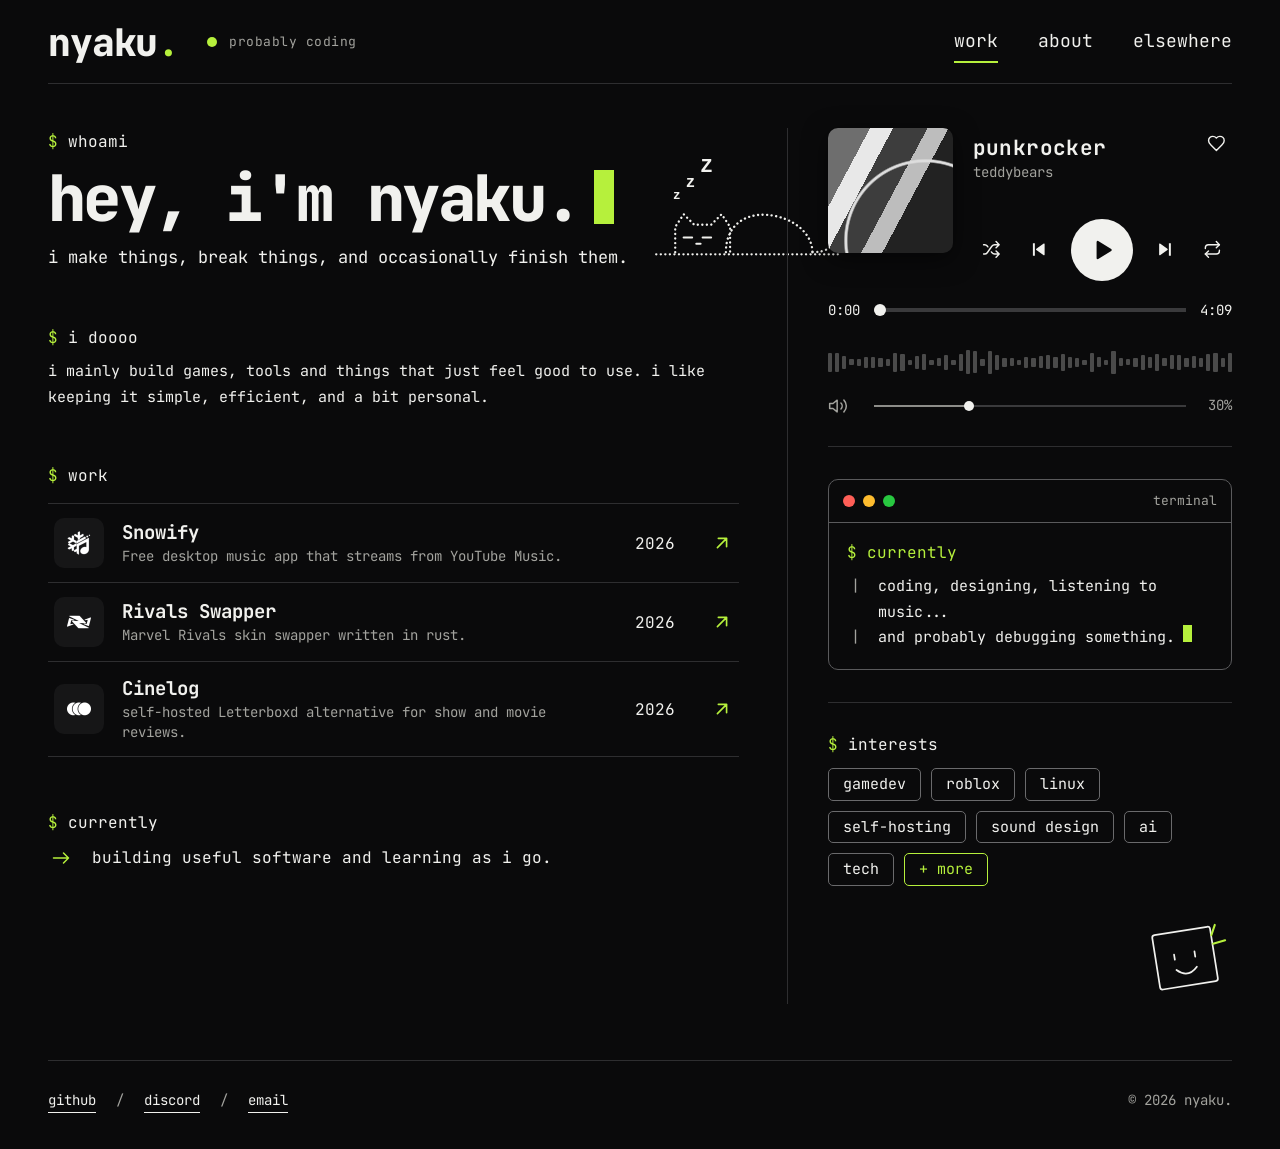
==== commit e0c7d3d1: "remake portfolio as terminal-style site Replace the Windows 7 desktop with three static pages (work," ====
--- a/index.html
+++ b/index.html
@@ -1,456 +1,104 @@
 <!DOCTYPE html>
 <html lang="en">
-
 <head>
   <meta charset="UTF-8">
   <meta name="viewport" content="width=device-width, initial-scale=1">
-  <title>nyakuverse</title>
-  <meta name="description" content="nyaku — sound designer, scripter & vfx artist. a little windows 7 pc on the internet.">
-  <link rel="icon" href="img/icons/ie-16.png">
-  <link rel="stylesheet" href="https://unpkg.com/7.css@0.21.1/dist/7.scoped.css">
+  <title>nyaku. — work</title>
+  <meta name="description" content="nyaku — i make things, break things, and occasionally finish them. games, tools, systems and sound.">
+  <meta name="theme-color" content="#0a0a0b">
+  <link rel="icon" href="assets/nyaku_pixelartpfp.gif">
+  <link rel="preconnect" href="https://fonts.googleapis.com">
+  <link rel="preconnect" href="https://fonts.gstatic.com" crossorigin>
+  <link rel="stylesheet" href="https://fonts.googleapis.com/css2?family=JetBrains+Mono:wght@400;500;700;800&display=swap">
   <link rel="stylesheet" href="css/style.css">
 </head>
+<body>
+<div class="wrap">
 
-<body class="win7">
+  <header class="top">
+    <a class="logo" href="index.html" data-render="logo"></a>
+    <span class="status"><i class="dot"></i><span data-t="status"></span></span>
+    <nav>
+      <a href="index.html" aria-current="page">work</a>
+      <a href="about.html">about</a>
+      <a href="elsewhere.html">elsewhere</a>
+    </nav>
+  </header>
 
-  <!-- ============ BOOT → LOGON (once per session) ============ -->
-  <div id="boot" hidden>
-    <div class="boot-text">Starting Windows</div>
-    <div class="boot-copy">&copy; Microsoft Corporation</div>
-  </div>
-  <div id="logon" hidden>
-    <button class="user-tile" id="logon-user">
-      <span class="tile-frame"><img src="assets/nyaku_pixelartpfp.gif" alt=""></span>
-      <span class="tile-name">nyaku</span>
-    </button>
-    <div class="logon-wait" hidden><span class="spinner animate"></span><span>Welcome</span></div>
-    <div class="logon-brand">Windows<sup>&reg;</sup> 7 <span>Ultimate</span></div>
-  </div>
+  <main class="split">
+    <div class="main">
+      <section class="hero">
+        <div>
+          <p class="prompt" data-t="home.prompt"></p>
+          <h1><span data-t="home.title"></span><span class="cur"></span></h1>
+          <p class="lead" data-t="home.lead"></p>
+        </div>
+        <svg class="art cat" aria-hidden="true"><use href="assets/icons.svg#cat"/></svg>
+      </section>
 
-  <div id="scale-wrap">
-  <div id="desktop">
+      <section>
+        <p class="prompt" data-t="home.doPrompt"></p>
+        <p data-t="home.doText"></p>
+      </section>
 
-    <!-- ============ DESKTOP ICONS ============ -->
-    <div id="icon-layer">
-      <button class="desk-icon" data-open="computer"><img src="img/icons/computer.png" alt=""><span>Computer</span></button>
-      <button class="desk-icon" data-open="recycle"><img src="img/icons/recycle-full.png" alt="" class="recycle-ico"><span>Recycle Bin</span></button>
-      <button class="desk-icon shortcut" data-open="blog"><img src="img/icons/ie.png" alt=""><span>nyaku's blog</span></button>
-      <button class="desk-icon" data-open="works"><img src="img/icons/folder.png" alt=""><span>my_works</span></button>
-      <button class="desk-icon" data-open="games"><img src="img/icons/games.png" alt=""><span>Games</span></button>
-      <button class="desk-icon shortcut" data-open="player"><img src="img/icons/wmp.png" alt=""><span>Windows Media Player</span></button>
-      <button class="desk-icon shortcut" data-open="contact"><img src="img/icons/mail.png" alt=""><span>contact me</span></button>
-      <button class="desk-icon" data-open="troll"><img src="img/icons/app.png" alt=""><span>do_not_open.exe</span></button>
+      <section>
+        <p class="prompt" data-t="home.workPrompt"></p>
+        <ul class="rows" data-render="work"></ul>
+      </section>
+
+      <section>
+        <p class="prompt" data-t="home.nowPrompt"></p>
+        <p class="now"><svg class="i"><use href="assets/icons.svg#arrow-r"/></svg><span data-t="home.now"></span></p>
+      </section>
     </div>
 
-    <!-- slide show gadget: stuff i like -->
-    <div class="gadget" id="slideshow" title="stuff i like">
-      <img src="assets/medias/mrrobot.jpg" alt="mr. robot" class="on">
-      <img src="assets/medias/tlou.jpg" alt="the last of us">
-      <img src="assets/medias/twilight.jpg" alt="twilight">
-      <img src="assets/works/abf.jpg" alt="abiotic factor">
-    </div>
-
-    <!-- ============================================================ -->
-    <!-- HOMEPAGE — a 2010 "web 2.0" personal site inside IE9          -->
-    <!-- ============================================================ -->
-    <div class="window glass browser" id="win-blog" data-title="nyakuverse - Windows Internet Explorer" data-icon="img/icons/ie-16.png" data-notext
-      style="left:290px; top:16px; width:980px; height:780px;">
-      <div class="ie-bar">
-        <button class="round back" disabled aria-label="Back">&#8592;</button>
-        <button class="round fwd" disabled aria-label="Forward">&#8594;</button>
-        <div class="ie-address"><img src="img/icons/ie-16.png" alt=""><span id="ie-url">http://www.nyakuverse.net/</span><button class="ie-refresh" data-goto="top" aria-label="Refresh">&#8635;</button></div>
-        <div class="ie-tab"><img src="assets/nyaku_pixelartpfp.gif" alt=""><span>nyakuverse - home</span><i>&times;</i></div>
-        <div class="ie-tools"><a data-goto="top" title="Home">&#8962;</a><a title="Favorites">&#9734;</a><a title="Tools">&#9881;</a></div>
+    <aside class="side">
+      <div class="player" id="player">
+        <div class="player-top">
+          <div class="cover" aria-hidden="true"></div>
+          <div class="info">
+            <b id="p-title"></b>
+            <small id="p-artist"></small>
+          </div>
+          <button class="ic" id="p-like" aria-label="like" aria-pressed="false"><svg class="i"><use href="assets/icons.svg#heart"/></svg></button>
+        </div>
+        <div class="controls">
+          <button class="ic" id="p-shuffle" aria-label="shuffle" aria-pressed="false"><svg class="i"><use href="assets/icons.svg#shuffle"/></svg></button>
+          <button class="ic" id="p-prev" aria-label="previous"><svg class="i"><use href="assets/icons.svg#prev"/></svg></button>
+          <button class="play" id="p-play" aria-label="play"><svg class="i"><use href="assets/icons.svg#play"/></svg></button>
+          <button class="ic" id="p-next" aria-label="next"><svg class="i"><use href="assets/icons.svg#next"/></svg></button>
+          <button class="ic" id="p-repeat" aria-label="repeat" aria-pressed="false"><svg class="i"><use href="assets/icons.svg#repeat"/></svg></button>
+        </div>
+        <div class="seek">
+          <span id="p-cur">0:00</span>
+          <input type="range" id="p-bar" min="0" max="1000" value="0" aria-label="seek">
+          <span id="p-dur">0:00</span>
+        </div>
+        <div class="wave" id="p-wave" aria-hidden="true"></div>
+        <div class="vol">
+          <button class="ic" id="p-mute" aria-label="mute"><svg class="i"><use href="assets/icons.svg#volume"/></svg></button>
+          <input type="range" id="p-vol" min="0" max="100" value="30" aria-label="volume">
+          <span id="p-vol-n">30%</span>
+        </div>
+        <audio id="p-audio" preload="metadata"></audio>
       </div>
 
-      <div class="window-body viewport has-scrollbar" id="blog-view">
-        <div class="aero" id="top">
-          <div class="aero-page">
+      <div class="term" data-render="term" data-src="home.terminal"></div>
 
-            <header class="aero-head">
-              <div class="aero-brand">
-                <h1>nyakuverse<span class="beta">beta</span></h1>
-                <p>sound design &middot; scripting &middot; vfx</p>
-              </div>
-              <div class="aero-orb"><img src="assets/nyaku_pixelartpfp.gif" alt="nyaku's avatar" width="96" height="96"></div>
-            </header>
+      <section class="interests">
+        <p class="prompt" data-t="home.interestsPrompt"></p>
+        <ul class="tags" data-render="tags"></ul>
+      </section>
 
-            <nav class="aero-nav">
-              <a data-goto="top" class="on">Home</a>
-              <a data-open="works">My Works</a>
-              <a data-open="games">Games</a>
-              <a data-goto="about">About Me</a>
-              <a data-goto="media">Favorites</a>
-              <a data-open="contact">Contact</a>
-            </nav>
+      <svg class="art mascot" aria-hidden="true"><use href="assets/icons.svg#mascot"/></svg>
+    </aside>
+  </main>
 
-            <div class="infobar"><b>i</b><span>This site is made for a <strong>desktop</strong> browser and is <strong>NOT made for mobile</strong>. If you're on your phone, it's ggs &mdash; go find a computer.</span></div>
+  <footer data-render="footer"></footer>
 
-            <div class="aero-cols">
-              <main class="aero-main">
-
-                <section class="panel">
-                  <h2>Welcome!</h2>
-                  <div class="panel-body">
-                    <p><b>hi!! i am SO happy you're here &#9825;</b></p>
-                    <p>my name is <b class="rainbow">nyaku</b> &mdash; i design sound, script &amp; make VFX and forget stuff all the time. this is my little corner of the internet. poke around: my <a data-open="works">works</a> live in the folder on the desktop, and so do some <a data-open="games">games</a>.</p>
-                  </div>
-                </section>
-
-                <section class="panel">
-                  <h2>Latest Work <a class="more" data-open="works">view all &raquo;</a></h2>
-                  <div class="panel-body"><div class="work-grid" id="work-set"></div></div>
-                </section>
-
-                <section class="panel" id="about">
-                  <h2>About Me</h2>
-                  <div class="panel-body">
-                    <img class="avatar-full" src="assets/nyaku_avatar_fullbody.webp" alt="nyaku, full body drawing" width="150" height="223">
-                    <p>18, he/him, born in Morocco. I design sound, write scripts, and build VFX for whatever weird project I've convinced myself is a good idea this week. Most of it ends up here eventually, assuming I don't lose the file first.</p>
-                    <p>I like things loud, glitchy, and a little too much &mdash; this website included. Chaotic, and im allegedly a functioning adult.</p>
-                    <blockquote>in reheated pizza i believe. in 3am debug sessions i believe. in Mr. Robot i believe.</blockquote>
-                    <figure class="spidey"><img src="assets/spiderman.gif" alt="spiderman dancing" width="188" height="120"><figcaption>me, allegedly</figcaption></figure>
-                  </div>
-                </section>
-
-                <section class="panel facts">
-                  <h2>Fast Facts &amp; Favorites</h2>
-                  <div class="panel-body two">
-                    <ul class="ticks">
-                      <li>18 &middot; he/him</li>
-                      <li>from Morocco</li>
-                      <li>sound designer</li>
-                      <li>scripter &middot; vfx artist</li>
-                      <li>i forget about stuff ALL THE TIME</li>
-                      <li>i love kfc so fking much</li>
-                      <li>part time perfectionist</li>
-                      <li>i ran out of ideas for this one</li>
-                    </ul>
-                    <table class="favs">
-                      <tr><th>color</th><td>orange</td></tr>
-                      <tr><th>animal</th><td>harp seal</td></tr>
-                      <tr><th>season</th><td>winter</td></tr>
-                      <tr><th>drink</th><td>water</td></tr>
-                      <tr><th>fruit</th><td>idk</td></tr>
-                      <tr><th>sound</th><td>farts</td></tr>
-                      <tr><th>game</th><td>firewatch</td></tr>
-                      <tr><th>word</th><td>copacetic</td></tr>
-                    </table>
-                    <img class="corner-gif" src="assets/caprisun.gif" alt="a spinning caprisun" width="160" height="135">
-                  </div>
-                </section>
-
-                <section class="panel" id="media">
-                  <h2>Stuff I Like</h2>
-                  <div class="panel-body gallery">
-                    <figure><img src="assets/medias/mrrobot.jpg" alt=""><figcaption>Mr. Robot</figcaption></figure>
-                    <figure><img src="assets/medias/tlou.jpg" alt=""><figcaption>The Last of Us</figcaption></figure>
-                    <figure><img src="assets/medias/twilight.jpg" alt=""><figcaption>Twilight</figcaption></figure>
-                    <figure><img src="assets/works/abf.jpg" alt=""><figcaption>Abiotic Factor</figcaption></figure>
-                  </div>
-                </section>
-
-                <section class="panel safe" id="stand">
-                  <h2>This Is a Safe Space</h2>
-                  <div class="panel-body">
-                    <div class="safe-row">
-                      <a class="heart" id="heart" title="click me"><img src="assets/lgbt-heart-x2-bi-outline.png" alt="bi pride heart" width="52" height="52"></a>
-                      <p>this is me! <b>bi &amp; proud.</b> everyone is welcome here <b>always</b>. this corner of the web loves you. some things just aren't up for debate &#9825;</p>
-                    </div>
-                    <ul class="ticks two-col">
-                      <li>trans rights are human rights</li>
-                      <li>sex work is work</li>
-                      <li>black lives matter</li>
-                      <li>protect trans kids</li>
-                      <li>free palestine</li>
-                      <li>no human is illegal</li>
-                      <li>disabled rights are human rights</li>
-                      <li>no one is free until we're all free</li>
-                    </ul>
-                    <div class="badges">
-                      <img src="assets/lgbt-heart-x2-progress-outline.png" alt="progress pride heart" width="40" height="40">
-                      <img src="assets/community/pride_modern/rainbow.png" alt="rainbow flag">
-                      <img src="assets/community/pride_modern/bi-rights.gif" alt="bi rights">
-                      <img src="assets/community/pride_modern/transrights.gif" alt="trans rights">
-                      <img src="assets/community/pride_modern/pride.png" alt="pride">
-                      <img src="assets/community/pride_modern/getqueer.gif" alt="get queer now">
-                      <img src="assets/community/pride_modern/queercode.png" alt="you're telling me a queer coded this">
-                    </div>
-                  </div>
-                </section>
-
-                <section class="panel hoard">
-                  <h2>My Old GeoCities Stuff <small>(archived, do not touch)</small></h2>
-                  <div class="panel-body">
-                    <div class="strip">
-                      <img src="assets/open24hrs.gif" alt="open 24 hours" width="127" height="20">
-                      <img src="assets/community/blinkies/blinkies_08.gif" alt="welcome to my homepage">
-                      <img src="assets/community/blinkies/blinkies_06.gif" alt="you copy you die">
-                      <img src="assets/community/blinkies/blinkies_21.gif" alt="sign our guestbook">
-                      <img src="assets/community/blinkies/blinkies_13.gif" alt="click here">
-                      <img src="assets/community/blinkies/blinkies_02.gif" alt="backgrounds by angelpie">
-                      <img src="assets/community/blinkies/blinkies_14.gif" alt="about me">
-                      <img src="assets/community/blinkies/blinkies_18.gif" alt="">
-                      <img src="assets/community/blinkies/blinkies_03.gif" alt="email me">
-                      <img src="assets/community/blinkies/blinkies_10.gif" alt="">
-                      <img src="assets/community/blinkies/blinkies_07.gif" alt="">
-                      <img src="assets/community/blinkies/blinkies_05.gif" alt="">
-                      <img src="assets/community/blinkies/blinkies_19.gif" alt="send me">
-                    </div>
-                    <div class="strip">
-                      <img src="assets/community/buttons/buttons_00.gif" alt="">
-                      <img src="assets/community/buttons/buttons_01.gif" alt="">
-                      <img src="assets/community/buttons/buttons_02.gif" alt="">
-                      <img src="assets/community/buttons/buttons_03.gif" alt="">
-                      <img src="assets/community/buttons/buttons_06.gif" alt="">
-                      <img src="assets/community/buttons/buttons_07.gif" alt="">
-                      <img src="assets/community/buttons/buttons_08.gif" alt="">
-                      <img src="assets/community/buttons/buttons_09.gif" alt="">
-                      <img src="assets/community/buttons/buttons_13.gif" alt="">
-                      <img src="assets/community/buttons/buttons_15.gif" alt="">
-                      <img src="assets/community/buttons/buttons_16.gif" alt="">
-                      <img src="assets/community/buttons/buttons_17.gif" alt="">
-                      <img src="assets/community/buttons/buttons_18.gif" alt="">
-                      <img src="assets/community/buttons/buttons_19.gif" alt="">
-                      <img src="assets/community/buttons/buttons_22.gif" alt="">
-                      <img src="assets/community/buttons/buttons_23.gif" alt="">
-                      <img src="assets/community/buttons/buttons_25.gif" alt="">
-                      <img src="assets/community/buttons/buttons_28.gif" alt="">
-                      <img src="assets/community/buttons/buttons_29.gif" alt="">
-                    </div>
-                    <div class="strip cute">
-                      <img src="assets/community/cute/cute_00.gif" alt="">
-                      <img src="assets/community/cute/cute_04.gif" alt="">
-                      <img src="assets/community/cute/cute_16.gif" alt="">
-                      <img src="assets/community/cute/cute_01.gif" alt="">
-                      <img src="assets/community/cute/cute_08.gif" alt="">
-                      <img src="assets/community/cute/cute_19.gif" alt="">
-                      <img src="assets/community/cute/cute_24.gif" alt="">
-                      <img src="assets/2306_2.png" alt="">
-                      <img src="assets/5-2.png" alt="">
-                    </div>
-                  </div>
-                </section>
-              </main>
-
-              <aside class="aero-side">
-                <section class="msn">
-                  <div class="msn-pic"><img src="assets/nyaku_pixelartpfp.gif" alt="" width="64" height="64"></div>
-                  <div class="msn-who">
-                    <b>nyaku <span class="online">(Online)</span></b>
-                    <a class="msn-psm" data-play title="play / pause">&#9835; <span class="song-title">song</span> - <span class="song-artist">artist</span></a>
-                  </div>
-                </section>
-
-                <section class="panel">
-                  <h2>Currently</h2>
-                  <div class="panel-body">
-                    <dl class="now">
-                      <dt>listening</dt><dd><a data-open="player">check the media player</a></dd>
-                      <dt>watching</dt><dd>Dexter (most likely outdated)</dd>
-                      <dt>coding</dt><dd>probably something useless</dd>
-                      <dt>feeling</dt><dd>whimsical</dd>
-                    </dl>
-                    <img class="side-gif" src="assets/beardbear_guit1.gif" alt="bear playing guitar" width="70" height="70">
-                  </div>
-                </section>
-
-                <section class="panel">
-                  <h2>Tags</h2>
-                  <div class="panel-body cloud">
-                    <a class="t5" data-open="works">sound design</a> <a class="t2">roblox</a> <a class="t4" data-open="works">scripting</a> <a class="t1">harp seals</a>
-                    <a class="t4" data-open="works">vfx</a> <a class="t2" data-goto="about">mr. robot</a> <a class="t1">kfc</a> <a class="t3" data-open="games">games</a>
-                    <a class="t1">winter</a> <a class="t2">3am</a> <a class="t3" data-open="player">music</a> <a class="t1">firewatch</a> <a class="t2">orange</a> <a class="t1">copacetic</a>
-                  </div>
-                </section>
-
-                <section class="panel">
-                  <h2>Get In Touch</h2>
-                  <div class="panel-body">
-                    <a class="gel" data-open="contact">&#9993;&#xFE0E; Send me an email</a>
-                    <a class="gel green" href="https://discord.gg/ey5e5aWcVW" target="_blank" rel="noopener">&#9787; Join my Discord</a>
-                    <p class="small">wanna hire me or collab? hit me up!</p>
-                  </div>
-                </section>
-
-                <section class="panel">
-                  <h2>Web Badges</h2>
-                  <div class="panel-body stamps">
-                    <img src="assets/Button_Powered_by_Autism.gif" alt="powered by autism" width="88" height="31">
-                    <img src="assets/Button_TBH.gif" alt="tbh" width="88" height="31">
-                    <img src="assets/Button_I_Like_Computer.png" alt="i like computer" width="88" height="31">
-                    <img src="assets/Button_Yuri_Now.gif" alt="yuri now" width="88" height="31">
-                    <img src="assets/community/buttons/buttons_11.gif" alt="internet explorer is evil" width="88" height="31">
-                    <img src="assets/standwith_palestine.png" alt="stand with palestine" width="88" height="31">
-                  </div>
-                </section>
-              </aside>
-            </div>
-
-            <footer class="aero-foot">
-              <figure><img src="assets/cats_campfire.gif" alt="cats around a campfire" width="432" height="114"><figcaption>us at 2am</figcaption></figure>
-              <p>&copy; 2010&ndash;<span id="year">2026</span> nyaku &middot; last updated <span id="last-updated">today</span> &middot; Valid XHTML 1.0 Strict (probably not)</p>
-              <p>Best viewed in Internet Explorer 9 at 1280&times;720 &middot; <a data-goto="top">back to top &uarr;</a></p>
-            </footer>
-          </div>
-        </div>
-      </div>
-    </div>
-
-    <!-- ============================================================ -->
-    <!-- WINDOWS EXPLORER — one window, navigates in place (built in js) -->
-    <!-- ============================================================ -->
-    <div class="window glass explorer" id="win-explorer" data-title="my_works" data-icon="img/icons/folder-16.png" data-notext
-      style="left:360px; top:90px; width:860px; height:560px;" hidden>
-      <div class="ex-nav">
-        <button class="round back" disabled aria-label="Back">&#8592;</button><button class="round fwd" disabled aria-label="Forward">&#8594;</button>
-        <div class="crumb"><img id="ex-crumb-ico" src="img/icons/folder-16.png" alt=""><span id="ex-crumb"></span><span class="grow"></span><span class="refresh">&#8635;</span></div>
-        <div class="searchbox"><input type="search" id="ex-search" placeholder="Search" aria-label="Search"><button aria-label="search"></button></div>
-      </div>
-      <div class="window-body explorer-body">
-        <div class="cmdbar" id="ex-cmds"></div>
-        <div class="ex-main"><nav class="ex-tree has-scrollbar" id="ex-tree"></nav><div class="ex-view files has-scrollbar" id="ex-view"></div></div>
-        <div class="details" id="ex-details"></div>
-      </div>
-    </div>
-
-    <!-- ============================================================ -->
-    <!-- WINDOWS MEDIA PLAYER 12 — now playing                         -->
-    <!-- ============================================================ -->
-    <div class="window glass wmp" id="win-player" data-title="Windows Media Player" data-icon="img/icons/wmp-16.png" data-notext
-      style="left:1100px; top:60px; width:400px;" hidden>
-      <div class="window-body wmp-body">
-        <div class="wmp-stage">
-          <img src="img/icons/cd-128.png" alt="" class="wmp-art">
-          <canvas id="mp-vis" width="300" height="48"></canvas>
-          <div class="wmp-info"><b class="song-title">song</b><span class="song-artist">artist</span></div>
-        </div>
-        <input type="range" id="mp-seek" class="wmp-seek" min="0" max="1000" value="0" aria-label="seek">
-        <div class="wmp-controls">
-          <span class="wmp-time" id="mp-time">00:00</span>
-          <button class="wmp-btn" id="mp-loop" title="Turn repeat on">&#10227;</button>
-          <button class="wmp-btn" id="mp-stop" title="Stop">&#9632;&#xFE0E;</button>
-          <button class="wmp-btn" id="mp-prev" title="Previous">&#9198;&#xFE0E;</button>
-          <button class="wmp-play" id="mp-play" title="Play" data-play>&#9654;&#xFE0E;</button>
-          <button class="wmp-btn" id="mp-next" title="Next">&#9197;&#xFE0E;</button>
-          <button class="wmp-btn" id="mp-mute" title="Mute">&#128266;&#xFE0E;</button>
-          <input type="range" id="mp-vol" class="wmp-vol" min="0" max="100" value="30" aria-label="volume">
-        </div>
-      </div>
-      <audio id="mp-audio" preload="none"></audio>
-    </div>
-
-    <!-- ============================================================ -->
-    <!-- CONTACT — new message                                        -->
-    <!-- ============================================================ -->
-    <div class="window glass" id="win-contact" data-title="New Message" data-icon="img/icons/mail-16.png"
-      style="left:480px; top:140px; width:560px;" hidden>
-      <div class="window-body mail-body">
-        <div class="cmdbar"><button class="cmd" id="mail-send"><img src="img/icons/mail-16.png" alt="">Send</button><a class="cmd" href="https://discord.gg/ey5e5aWcVW" target="_blank" rel="noopener">Add me on Discord</a></div>
-        <div class="mail-fields">
-          <label><span>To:</span><input type="text" value="nyakusfx@gmail.com" readonly></label>
-          <label><span>Subject:</span><input type="text" id="mail-subj" value="i saw your website and..."></label>
-        </div>
-        <textarea id="mail-body" aria-label="message">hi nyaku!
-
-wanna hire me or collab? hit me up!</textarea>
-      </div>
-    </div>
-
-    <!-- ============================================================ -->
-    <!-- COMPUTER — control panel › system                            -->
-    <!-- ============================================================ -->
-    <div class="window glass" id="win-computer" data-title="System" data-icon="img/icons/computer-16.png" data-notext data-crumb="Control Panel,System and Security,System"
-      style="left:340px; top:110px; width:840px; height:580px;" hidden>
-      <div class="window-body cpl has-scrollbar">
-        <nav class="cpl-tasks">
-          <a>Control Panel Home</a>
-          <a>Device Manager</a>
-          <a>Remote settings</a>
-          <a>System protection</a>
-          <a>Advanced system settings</a>
-          <div class="cpl-see">See also<a>Action Center</a><a>Windows Update</a></div>
-        </nav>
-        <div class="cpl-main">
-          <h1>View basic information about your computer</h1>
-          <h2>Windows edition</h2>
-          <dl><dt></dt><dd>Windows 7 Ultimate<br>Copyright &copy; 2009 Microsoft Corporation. All rights reserved.<br>Service Pack 1</dd></dl>
-          <h2>System</h2>
-          <dl>
-            <dt>Rating:</dt><dd><span class="wei">1.0</span> <a>Windows Experience Index</a></dd>
-            <dt>Processor:</dt><dd>nyaku(R) Brain(TM) Quad @ 3:00 AM</dd>
-            <dt>Installed memory (RAM):</dt><dd>64.0 GB (forgets stuff all the time)</dd>
-            <dt>System type:</dt><dd>64-bit Operating System</dd>
-            <dt>Pen and Touch:</dt><dd>No Pen or Touch Input is available for this Display</dd>
-          </dl>
-          <h2>Computer name, domain, and workgroup settings</h2>
-          <dl>
-            <dt>Computer name:</dt><dd>NYAKU-PC</dd>
-            <dt>Full computer name:</dt><dd>NYAKU-PC</dd>
-            <dt>Computer description:</dt><dd>sound designer &middot; scripter &middot; vfx artist &middot; 18 &middot; morocco</dd>
-            <dt>Workgroup:</dt><dd>WORKGROUP</dd>
-          </dl>
-          <h2>Windows activation</h2>
-          <dl><dt></dt><dd>Windows is activated<br>Product ID: 00426-NYAKU-67676-00067</dd></dl>
-        </div>
-      </div>
-    </div>
-
-  </div><!-- /#desktop -->
-
-  <!-- ============ START MENU ============ -->
-  <div id="start-menu" hidden>
-    <div class="sm-left">
-      <div class="sm-list" id="sm-list">
-        <button class="sm-item" data-open="blog"><img src="img/icons/ie.png" alt="">nyaku's blog</button>
-        <button class="sm-item" data-open="works"><img src="img/icons/folder.png" alt="">my_works</button>
-        <button class="sm-item" data-open="games"><img src="img/icons/games.png" alt="">Games</button>
-        <button class="sm-item" data-open="player"><img src="img/icons/wmp.png" alt="">Windows Media Player</button>
-        <button class="sm-item" data-open="contact"><img src="img/icons/mail.png" alt="">contact me</button>
-        <button class="sm-item" data-open="bear"><img src="assets/bear.png" alt="">pet the bear</button>
-      </div>
-      <div class="sm-list" id="sm-results" hidden></div>
-      <div class="sm-all">All Programs</div>
-      <div class="sm-search"><input type="search" id="sm-search" placeholder="Search programs and files" aria-label="Search programs and files" autocomplete="off"></div>
-    </div>
-    <div class="sm-right">
-      <div class="sm-pic"><img src="assets/nyaku_pixelartpfp.gif" alt=""></div>
-      <button class="sm-link" data-open="blog">nyaku</button>
-      <button class="sm-link" data-open="works">Documents</button>
-      <button class="sm-link" data-goto="media">Pictures</button>
-      <button class="sm-link" data-open="player">Music</button>
-      <button class="sm-link" data-open="games">Games</button>
-      <button class="sm-link" data-open="computer">Computer</button>
-      <div class="sm-sep"></div>
-      <button class="sm-link" data-open="computer">Control Panel</button>
-      <button class="sm-link" data-open="contact">Help and Support</button>
-      <div class="sm-power"><button data-open="shutdown">Shut down</button><button class="arrow" aria-label="Shut down options">&#9656;</button></div>
-    </div>
-  </div>
-
-  <!-- ============ TASKBAR ============ -->
-  <div id="taskbar">
-    <button id="start-btn" aria-label="Start"></button>
-    <div id="task-buttons">
-      <button class="task-btn" data-key="blog" data-pinned title="nyaku's blog"><img src="img/icons/ie.png" alt=""></button>
-      <button class="task-btn" data-key="explorer" data-pinned title="Windows Explorer"><img src="img/icons/folder.png" alt=""></button>
-      <button class="task-btn" data-key="player" data-pinned title="Windows Media Player"><img src="img/icons/wmp.png" alt=""></button>
-    </div>
-    <div id="tray">
-      <span class="tray-up">&#9650;&#xFE0E;</span>
-      <img src="img/icons/flag-16.png" alt="" title="Action Center">
-      <img src="img/icons/network-16.png" alt="" title="Internet access">
-      <div id="clock"><span id="clock-time">12:00 AM</span><span id="clock-date">1/1/2011</span></div>
-    </div>
-    <button id="show-desktop" title="Show desktop" aria-label="Show desktop"></button>
-  </div>
-
-  <div id="balloon" role="tooltip" hidden></div>
-
-  </div><!-- /#scale-wrap -->
-
-  <script src="js/content.js"></script>
-  <script src="js/desktop.js"></script>
+</div>
+<script src="js/content.js"></script>
+<script src="js/render.js"></script>
+<script src="js/player.js"></script>
 </body>
-
 </html>
--- a/css/style.css
+++ b/css/style.css
@@ -1,594 +1,187 @@
-/* =====================================================================
-   nyaku 7 — a Windows 7 desktop with a 2010 web 2.0 homepage inside it.
-   window chrome comes from 7.css (scoped under .win7); everything here
-   is the shell (taskbar, start menu, explorer, wmp, logon) + the blog.
-   layout is a 1536x864+ logical canvas js scales to the screen.
-   ===================================================================== */
+:root {
+  --bg: #0a0a0b;
+  --fg: #f1f1ee;
+  --muted: #a3a39e;
+  --line: #2e2e30;
+  --panel: #161617;
+  --lime: #b6f03c;
+  --mono: "JetBrains Mono", ui-monospace, "DejaVu Sans Mono", Menlo, Consolas, monospace;
+}
+* { box-sizing: border-box; margin: 0; padding: 0; }
+html { background: var(--bg); }
+body {
+  min-height: 100vh;
+  background: var(--bg);
+  color: var(--fg);
+  font: 400 15px/1.7 var(--mono);
+  -webkit-font-smoothing: antialiased;
+}
+a { color: inherit; text-decoration: none; }
+ul { list-style: none; }
+button { font: inherit; color: inherit; background: none; border: 0; cursor: pointer; }
+:focus-visible { outline: 2px solid var(--lime); outline-offset: 3px; border-radius: 3px; }
 
-/* Selawik: Microsoft's open-source Segoe UI fallback (OFL 1.1) */
-@font-face { font-family: Selawik; src: url('../fonts/selawik-light.woff2') format('woff2'); font-weight: 300; font-display: swap; }
-@font-face { font-family: Selawik; src: url('../fonts/selawik.woff2') format('woff2'); font-weight: 400; font-display: swap; }
-@font-face { font-family: Selawik; src: url('../fonts/selawik-semibold.woff2') format('woff2'); font-weight: 600; font-display: swap; }
-@font-face { font-family: Selawik; src: url('../fonts/selawik-bold.woff2') format('woff2'); font-weight: 700; font-display: swap; }
-@font-face { font-family: fontstuck; src: url('../fonts/fontstuck.ttf') format('truetype'); font-display: swap; }
+.wrap { max-width: 1400px; margin: 0 auto; padding: 0 clamp(16px, 4vw, 48px); }
+.i { width: 1.25em; height: 1.25em; flex: none; }
+.art { color: var(--fg); flex: none; }
 
-.win7 {
-  --ui: "Segoe UI", Selawik, Tahoma, sans-serif;
-  --w7-font: 9pt var(--ui);
-  --hi-bd: #7da2ce;
-  --hi-bg: linear-gradient(#dcebfc, #c1dcfc);
-  --hover-bd: #b8d6fb;
-  --hover-bg: linear-gradient(#fafbfd, #ebf3fd);
+/* ---------- header / footer ---------- */
+.top {
+  display: flex; align-items: center; gap: 28px;
+  padding: 22px 0 20px; border-bottom: 1px solid var(--line);
 }
+.logo { font-size: 38px; font-weight: 800; letter-spacing: -.03em; line-height: 1; }
+.logo b { color: var(--lime); }
+.status { display: flex; align-items: center; gap: 12px; color: var(--muted); font-size: 13px; letter-spacing: .04em; }
+.dot { width: 10px; height: 10px; border-radius: 50%; background: var(--lime); animation: pulse 2.4s ease-in-out infinite; }
+nav { margin-left: auto; display: flex; gap: 40px; font-size: 18px; }
+nav a { padding: 4px 0; border-bottom: 2px solid transparent; transition: color .15s; }
+nav a:hover { color: var(--lime); }
+nav a[aria-current] { border-color: var(--lime); }
 
-* { box-sizing: border-box; }
+footer {
+  display: flex; justify-content: space-between; flex-wrap: wrap; gap: 12px;
+  margin-top: 56px; padding: 28px 0 36px; border-top: 1px solid var(--line);
+  color: var(--muted); font-size: 14px;
+}
+.links { display: flex; gap: 20px; color: var(--fg); }
+.links span { color: var(--muted); }
+.links a { border-bottom: 1px solid currentColor; transition: color .15s; }
+.links a:hover { color: var(--lime); }
 
-/* 7.css gives every <button> a grey idle border, a glossy hover overlay
-   (::before/::after) and a focus pulse. the shell's own buttons opt out. */
-#scale-wrap :is(.task-btn, .desk-icon, .file, .sm-item, .sm-link, .round, .wmp-btn, .wmp-play, .ie-refresh, .cmdbar button, .sm-power button, #start-btn, #show-desktop)::before,
-#scale-wrap :is(.task-btn, .desk-icon, .file, .sm-item, .sm-link, .round, .wmp-btn, .wmp-play, .ie-refresh, .cmdbar button, .sm-power button, #start-btn, #show-desktop)::after,
-#logon .user-tile::before, #logon .user-tile::after { content: none; }
-#scale-wrap :is(.task-btn, .desk-icon, .file, .sm-item, .sm-link, .round, .wmp-btn, .wmp-play, .ie-refresh, .cmdbar button, .sm-power button, #start-btn, #show-desktop),
-#logon .user-tile { animation: none; transition: none; outline: none; }
-[hidden] { display: none !important; }
+/* ---------- type ---------- */
+.prompt { color: var(--fg); font-size: 16px; margin-bottom: 8px; }
+.prompt::before { content: "$ "; color: var(--lime); }
+h1 { font-size: clamp(40px, 5.2vw, 64px); font-weight: 800; letter-spacing: -.04em; line-height: 1.1; }
+.lead { margin-top: 10px; font-size: 17px; }
+.cur {
+  display: inline-block; width: .32em; height: .85em; margin-left: .22em;
+  background: var(--lime); vertical-align: -.05em; animation: blink 1.1s steps(1) infinite;
+}
+.cur.sm { width: 9px; height: 17px; margin-left: 8px; vertical-align: -3px; }
 
-html, body {
-  margin: 0;
-  height: 100%;
-  overflow: hidden;
-  background: #16508f url("../img/wallpaper.jpg") center / cover no-repeat;
-  font: 9pt var(--ui);
-  color: #000;
-  cursor: default;
+/* ---------- layout ---------- */
+.split { display: grid; grid-template-columns: minmax(0, 1.55fr) minmax(0, 1fr); gap: 0 48px; padding-top: 44px; }
+.main > section + section { margin-top: 52px; }
+.split > .side, .split > .main { min-width: 0; }
+.side { border-left: 1px solid var(--line); padding-left: 40px; display: flex; flex-direction: column; gap: 32px; }
+.hero { display: flex; align-items: center; justify-content: space-between; gap: 24px; }
+.hero.bordered { padding: 36px 0; border-bottom: 1px solid var(--line); }
+.hero > div { min-width: 0; }
+.cat { width: 190px; height: 106px; margin-top: 20px; }
+.catpc { width: 340px; height: 126px; }
+.globe { width: 300px; height: 143px; }
+.mascot { width: 86px; height: 86px; align-self: flex-end; }
+.foot-row { display: flex; align-items: flex-end; justify-content: space-between; gap: 24px; margin-top: 44px; padding-top: 32px; border-top: 1px solid var(--line); }
+.foot-row .term { flex: 1; max-width: 1000px; }
+.foot-row .mascot { margin-left: auto; }
+.now { display: flex; align-items: center; gap: 18px; font-size: 16px; }
+.now .i { color: var(--lime); width: 26px; }
+
+/* ---------- row lists (work / quick info / links) ---------- */
+.rows { border-top: 1px solid var(--line); margin-top: 14px; }
+.rows li { border-bottom: 1px solid var(--line); }
+.rows li > a, .rows li:is(.plain li) { display: flex; align-items: center; gap: 18px; padding: 14px 6px; }
+.rows.plain li { padding: 14px 6px; display: flex; align-items: center; gap: 18px; }
+.rows > li > a { transition: background .15s; }
+.rows > li > a:hover { background: #ffffff08; }
+.rows > li > a:hover .go { color: var(--lime); transform: translate(2px, -2px); }
+.tile { width: 50px; height: 50px; flex: none; display: grid; place-items: center; background: var(--panel); border-radius: 10px; }
+.tile .i { width: 24px; height: 24px; }
+.tile img.i { object-fit: contain; }
+.txt { display: flex; flex-direction: column; min-width: 0; line-height: 1.4; }
+.txt b { font-size: 19px; font-weight: 700; }
+.txt small { font-size: 14px; color: var(--muted); }
+.meta { margin-left: auto; font-size: 16px; white-space: nowrap; }
+.go { color: var(--lime); width: 22px; height: 22px; transition: transform .15s; }
+.rows > li > a > .go:last-child { margin-left: 18px; }
+.rows > li > a > .txt + .go { margin-left: auto; }
+
+/* ---------- terminal window ---------- */
+.term { border: 1px solid #5a5a5c; border-radius: 10px; overflow: hidden; background: var(--bg); }
+.term-bar { display: flex; align-items: center; gap: 8px; padding: 10px 14px; border-bottom: 1px solid #5a5a5c; }
+.term-bar i { width: 12px; height: 12px; border-radius: 50%; background: #ff5f57; }
+.term-bar i:nth-child(2) { background: #febc2e; }
+.term-bar i:nth-child(3) { background: #28c840; }
+.term-bar span { margin-left: auto; font-size: 13px; color: var(--muted); }
+.term-body { padding: 16px 18px 18px; }
+.term .prompt { color: var(--lime); }
+.term .prompt::before { content: "$ "; }
+.out { font-size: 15px; padding-left: 4px; display: flex; }
+.out::before { content: "|"; color: var(--muted); margin-right: 18px; flex: none; }
+
+/* ---------- tags ---------- */
+.tags { display: flex; flex-wrap: wrap; gap: 10px; margin-top: 10px; }
+.tags li { padding: 4px 14px; border: 1px solid #6a6a6c; border-radius: 5px; font-size: 15px; line-height: 1.5; }
+.tags li.more { border-color: var(--lime); color: var(--lime); }
+.interests { border-top: 1px solid var(--line); padding-top: 28px; }
+
+/* ---------- player ---------- */
+.player { padding-bottom: 28px; border-bottom: 1px solid var(--line); }
+.player-top { display: flex; gap: 20px; align-items: flex-start; }
+.cover {
+  width: 125px; height: 125px; flex: none; border-radius: 10px;
+  background:
+    radial-gradient(circle at 78% 90%, transparent 52%, #ddd 53% 54%, transparent 55%),
+    linear-gradient(118deg, #6e6e6e 0 22%, #e8e8e8 22% 34%, #3d3d3d 34% 52%, #bdbdbd 52% 63%, #222 63%);
+  box-shadow: 0 6px 24px #0008;
 }
-img { -webkit-user-drag: none; }
+.info { padding-top: 6px; display: flex; flex-direction: column; min-width: 0; }
+.info b { font-size: 21px; letter-spacing: .02em; line-height: 1.3; }
+.info small { color: var(--muted); font-size: 14px; }
+.ic { padding: 6px; border-radius: 6px; color: var(--fg); transition: color .15s; }
+.ic .i { display: block; }
+.ic:hover, .ic[aria-pressed="true"] { color: var(--lime); }
+#p-like { margin-left: auto; }
+#p-like[aria-pressed="true"] svg { fill: currentColor; }
+.controls { display: flex; align-items: center; justify-content: space-between; margin: -34px 0 0 144px; padding: 0 4px; }
+.play { width: 62px; height: 62px; border-radius: 50%; background: var(--fg); color: var(--bg); display: grid; place-items: center; transition: transform .15s; }
+.play:hover { transform: scale(1.06); }
+.play .i { width: 26px; height: 26px; }
+.seek, .vol { display: flex; align-items: center; gap: 14px; font-size: 14px; }
+.seek { margin-top: 18px; }
+.seek span, .vol span, .vol .ic { width: 4ch; flex: none; }
+.seek span:last-child, .vol span { text-align: right; }
+.seek input, .vol input {
+  flex: 1; min-width: 0; height: 20px; appearance: none; -webkit-appearance: none; cursor: pointer;
+  background: linear-gradient(to right, var(--fill) var(--p, 0%), #3a3a3c var(--p, 0%)) center / 100% 4px no-repeat;
+}
+.seek input { --fill: var(--lime); }
+.seek input::-webkit-slider-thumb { -webkit-appearance: none; width: 12px; height: 12px; border-radius: 50%; background: var(--fg); border: 0; }
+.seek input::-moz-range-thumb { width: 12px; height: 12px; border: 0; border-radius: 50%; background: var(--fg); }
+/* volume: same grid as the seek row (icon / track / value) but quieter, so lime stays for progress */
+.vol { margin-top: 14px; color: var(--muted); }
+.vol input { --fill: #8d8d89; background-size: 100% 2px; }
+.vol input::-webkit-slider-thumb { -webkit-appearance: none; width: 10px; height: 10px; border-radius: 50%; background: var(--fg); border: 0; }
+.vol input::-moz-range-thumb { width: 10px; height: 10px; border: 0; border-radius: 50%; background: var(--fg); }
+.vol .ic { padding: 0; display: flex; align-items: center; color: var(--muted); }
+.vol .ic:hover { color: var(--fg); }
+.vol .ic .i { width: 20px; height: 20px; }
+.wave { display: flex; align-items: center; gap: 3px; height: 36px; margin-top: 22px; }
+.wave i { flex: 1; min-width: 2px; border-radius: 1px; background: #4a4a4a; }
+.wave i.on { background: var(--lime); }
 
-#scale-wrap { position: fixed; top: 0; left: 0; transform-origin: 0 0; }
-#desktop { position: absolute; inset: 0 0 40px; overflow: hidden; user-select: none; }
+@media (min-width: 1280px) { .lead { white-space: nowrap; } .hero > div { flex: none; } }
 
-/* =====================================================================
-   BOOT + LOGON + SHUTDOWN SCREENS
-   ===================================================================== */
-#boot, #logon, .power-screen {
-  position: fixed; inset: 0; z-index: 99999;
-  font-family: var(--ui); user-select: none;
+/* ---------- motion ---------- */
+@keyframes blink { 50% { opacity: 0; } }
+@keyframes pulse { 50% { opacity: .35; } }
+@media (prefers-reduced-motion: reduce) { .cur, .dot { animation: none; } * { transition: none !important; } }
+
+/* ---------- responsive ---------- */
+@media (max-width: 960px) {
+  .split { grid-template-columns: 1fr; gap: 48px; }
+  .side { border-left: 0; padding-left: 0; border-top: 1px solid var(--line); padding-top: 40px; }
+  .catpc, .globe { width: 220px; height: auto; }
 }
-#boot { background: #000; color: #fff; }
-.boot-text { position: absolute; top: 62%; width: 100%; text-align: center; font: 300 2.4vh var(--ui); color: #e8e8e8; animation: fadein 1.2s ease-out both; }
-.boot-copy { position: absolute; bottom: 4vh; width: 100%; text-align: center; font-size: 1.5vh; color: #8a8a8a; }
-@keyframes fadein { from { opacity: 0; } }
-
-#logon, .power-screen {
-  display: flex; flex-direction: column; align-items: center; justify-content: center; gap: 2vh;
-  background: radial-gradient(ellipse at 50% 40%, #2a7bc4 0%, #134f93 45%, #0a2d5c 100%);
-  color: #fff;
+@media (max-width: 640px) {
+  .top { flex-wrap: wrap; gap: 12px 20px; }
+  nav { margin-left: 0; width: 100%; gap: 28px; font-size: 16px; }
+  .logo { font-size: 32px; }
+  .hero .art { display: none; }
+  .meta { display: none; }
+  .foot-row { flex-direction: column; align-items: flex-start; }
+  .mascot { align-self: flex-end; }
+  .now { align-items: flex-start; }
+  .txt b { font-size: 17px; }
 }
-#logon .user-tile { display: flex; flex-direction: column; align-items: center; gap: 1.6vh; padding: 0; min-width: 0; min-height: 0; background: none; border: 0; box-shadow: none; color: #fff; }
-.tile-frame {
-  width: 17vh; height: 17vh; padding: 1.6vh; border-radius: 1vh;
-  background: linear-gradient(160deg, rgba(255,255,255,.75), rgba(255,255,255,.25) 45%, rgba(255,255,255,.1) 55%, rgba(255,255,255,.35));
-  box-shadow: 0 0 0 1px rgba(255,255,255,.6), 0 4px 14px rgba(0,0,0,.45);
-  transition: box-shadow .2s;
-}
-.tile-frame img { width: 100%; height: 100%; border-radius: .4vh; display: block; background: #fff; }
-.user-tile:hover .tile-frame, .user-tile:focus-visible .tile-frame { box-shadow: 0 0 0 1px #fff, 0 0 18px 4px rgba(150,210,255,.8); }
-.tile-name { font: 2.6vh var(--ui); text-shadow: 0 1px 4px rgba(0,0,0,.6); }
-.logon-wait, .power-screen .msg { display: flex; align-items: center; gap: 1.4vh; font: 300 3.2vh var(--ui); text-shadow: 0 1px 4px rgba(0,0,0,.6); }
-.logon-brand { position: absolute; bottom: 6vh; font: 300 2.8vh var(--ui); color: rgba(255,255,255,.85); }
-.logon-brand sup { font-size: .5em; }
-.logon-brand span { color: rgba(255,255,255,.6); }
-.power-screen.off { background: #000; cursor: pointer; }
-.power-screen.off .msg { font-size: 2vh; color: #666; }
-
-/* =====================================================================
-   DESKTOP ICONS + GADGET
-   ===================================================================== */
-#icon-layer {
-  position: absolute; top: 4px; left: 4px; bottom: 4px;
-  display: flex; flex-direction: column; flex-wrap: wrap; align-content: flex-start; gap: 6px 2px;
-}
-#scale-wrap .desk-icon {
-  position: relative; width: 78px; min-width: 0; min-height: 0; padding: 3px 2px 4px;
-  display: flex; flex-direction: column; align-items: center; gap: 3px;
-  background: none; border: 1px solid transparent; border-radius: 3px; box-shadow: none;
-  color: #fff; font: 9pt var(--ui); text-align: center; line-height: 1.2;
-}
-.desk-icon img { width: 48px; height: 48px; }
-.desk-icon span { text-shadow: 0 0 3px #000, 0 1px 2px #000; overflow: hidden; display: -webkit-box; -webkit-line-clamp: 2; -webkit-box-orient: vertical; word-break: break-word; }
-.desk-icon.shortcut span::before, .file.shortcut .ico::after {
-  content: ""; position: absolute; width: 16px; height: 16px; background: url("../img/icons/shortcut-16.png");
-}
-.desk-icon.shortcut span::before { left: calc(50% - 24px); top: 36px; }
-#scale-wrap .desk-icon:hover { border-color: rgba(255,255,255,.3); background: linear-gradient(rgba(255,255,255,.18), rgba(255,255,255,.08)); }
-#scale-wrap .desk-icon.selected { border-color: rgba(160,205,255,.75); background: linear-gradient(rgba(140,190,255,.5), rgba(100,160,240,.35)); box-shadow: inset 0 0 0 1px rgba(255,255,255,.25); }
-#scale-wrap .desk-icon:focus-visible { outline: 1px dotted #fff; }
-
-.gadget {
-  position: absolute; right: 22px; top: 22px; width: 220px; height: 160px;
-  padding: 6px; border-radius: 6px;
-  background: linear-gradient(#4a4f57, #16181c);
-  box-shadow: 0 3px 10px rgba(0,0,0,.55), inset 0 1px rgba(255,255,255,.35), inset 0 0 0 1px rgba(0,0,0,.6);
-}
-.gadget img { position: absolute; inset: 6px; width: calc(100% - 12px); height: calc(100% - 12px); object-fit: cover; border-radius: 2px; opacity: 0; transition: opacity 1s; }
-.gadget img.on { opacity: 1; }
-
-/* =====================================================================
-   WINDOWS (7.css chrome + our layout)
-   ===================================================================== */
-.win7 .window { position: absolute; display: flex; flex-direction: column; min-width: 260px; min-height: 120px; z-index: 10; }
-.win7 .window.glass:not(.active)::before { opacity: .35; }
-.win7 .window > .title-bar { flex: none; }
-.win7 .window .title-bar-text { display: flex; align-items: center; gap: 6px; min-height: 20px; }
-.win7 .window .title-bar-text img { width: 16px; height: 16px; }
-.win7 .window-body { flex: 1; min-height: 0; overflow: auto; }
-.win7 .window.max { left: 0 !important; top: 0 !important; width: 100% !important; height: 100% !important; border-radius: 0; }
-.win7 .window.max::before { border-radius: 0; }
-.rz { position: absolute; z-index: 3; }
-.rz.n, .rz.s { left: 8px; right: 8px; height: 6px; cursor: ns-resize; }
-.rz.e, .rz.w { top: 8px; bottom: 8px; width: 6px; cursor: ew-resize; }
-.rz.n { top: -3px; } .rz.s { bottom: -3px; } .rz.e { right: -3px; } .rz.w { left: -3px; }
-.rz.ne, .rz.nw, .rz.se, .rz.sw { width: 12px; height: 12px; }
-.rz.ne { top: -3px; right: -3px; cursor: nesw-resize; } .rz.sw { bottom: -3px; left: -3px; cursor: nesw-resize; }
-.rz.nw { top: -3px; left: -3px; cursor: nwse-resize; } .rz.se { bottom: -3px; right: -3px; cursor: nwse-resize; }
-.window.max .rz { display: none; }
-body.dragging iframe { pointer-events: none; }
-
-/* round blue back/forward (explorer + ie) */
-#scale-wrap .round {
-  width: 26px; min-width: 0; height: 26px; min-height: 0; padding: 0; border-radius: 50%;
-  border: 1px solid #1c4583;
-  background: radial-gradient(circle at 50% 28%, #dff0ff 0 18%, #6aa8ea 52%, #2259a8 78%, #1c4583);
-  box-shadow: inset 0 0 0 1px rgba(255,255,255,.45), 0 1px 1px rgba(255,255,255,.4);
-  color: #fff; font: bold 14px/1 Arial, sans-serif; text-shadow: 0 0 2px #0a2a5e;
-}
-#scale-wrap .round.fwd { width: 22px; height: 22px; margin-left: -4px; font-size: 12px; }
-#scale-wrap .round:disabled { filter: grayscale(1) brightness(1.15); opacity: .75; }
-#scale-wrap .round:hover:not(:disabled) { filter: brightness(1.15); }
-
-/* nav row (explorer / control panel) sits in the glass under the title bar */
-.ex-nav { flex: none; display: flex; align-items: center; gap: 6px; padding: 0 8px 6px 6px; }
-.crumb {
-  flex: 1; min-width: 0; height: 24px; display: flex; align-items: center; gap: 2px; padding: 0 0 0 4px;
-  background: linear-gradient(#fff, #f3f6fa); border: 1px solid #8e9fb8; border-radius: 2px; box-shadow: inset 0 1px rgba(0,0,0,.08);
-  white-space: nowrap; overflow: hidden;
-}
-.crumb img { width: 16px; height: 16px; margin-right: 2px; }
-.crumb .sep { color: #555; font-size: 8px; padding: 0 3px; }
-.win7 .crumb a { padding: 1px 4px; border: 1px solid transparent; border-radius: 2px; color: #000; text-decoration: none; }
-.win7 .crumb a:hover { border-color: var(--hover-bd); background: var(--hover-bg); }
-.crumb .grow { flex: 1; }
-.crumb .refresh { width: 24px; height: 22px; display: grid; place-items: center; color: #2a5a9a; font-size: 13px; border-left: 1px solid #d5dde8; }
-.ex-nav .searchbox { width: 220px; }
-.win7 .ex-nav .searchbox input { width: 100%; }
-
-/* command bar (explorer, mail, game windows) */
-.cmdbar {
-  flex: none; display: flex; align-items: center; gap: 2px; height: 32px; padding: 0 6px;
-  background: linear-gradient(#f5faff, #e6eef9 50%, #dce7f5 51%, #e3ecf8);
-  border-bottom: 1px solid #a0afc3;
-}
-#scale-wrap .cmdbar .cmd, #scale-wrap .cmdbar button {
-  display: inline-flex; align-items: center; gap: 5px; height: 24px; min-width: 0; min-height: 0; padding: 0 8px;
-  background: none; border: 1px solid transparent; border-radius: 3px; box-shadow: none;
-  color: #1e395b; font: 9pt var(--ui); text-decoration: none;
-}
-#scale-wrap .cmdbar .cmd:hover, #scale-wrap .cmdbar button:hover:not(:disabled) { border-color: #7da2ce; background: linear-gradient(#f8fbfe, #e3eefb 50%, #d4e5f9 51%, #e1ecfa); }
-#scale-wrap .cmdbar button:disabled { color: #8a9bb0; }
-.cmdbar img { width: 16px; height: 16px; }
-.cmdbar .grow { flex: 1; }
-
-/* =====================================================================
-   EXPLORER
-   ===================================================================== */
-.win7 .explorer-body { display: flex; flex-direction: column; padding: 0; background: #fff; overflow: hidden; }
-.ex-main { flex: 1; min-height: 0; display: flex; }
-.ex-tree { flex: 0 0 190px; overflow: auto; padding: 6px 0; border-right: 1px solid #d6e5f5; background: #fff; }
-.win7 .ex-tree a { display: flex; align-items: center; gap: 6px; height: 22px; padding: 0 8px 0 22px; margin: 0 2px; color: #000; text-decoration: none; border: 1px solid transparent; border-radius: 2px; }
-.win7 .ex-tree a.top { padding-left: 8px; margin-top: 12px; }
-.win7 .ex-tree a.top:first-child { margin-top: 0; }
-.win7 .ex-tree a:hover { border-color: var(--hover-bd); background: var(--hover-bg); }
-.win7 .ex-tree a.on { border-color: var(--hi-bd); background: var(--hi-bg); }
-.ex-tree img { width: 16px; height: 16px; }
-.ex-tree .star { width: 16px; text-align: center; color: #e2a400; font-size: 13px; }
-.ex-view { flex: 1; min-width: 0; overflow: auto; }
-.files { padding: 6px; display: flex; flex-wrap: wrap; align-content: flex-start; gap: 2px; }
-#scale-wrap .file {
-  position: relative; width: 112px; min-width: 0; min-height: 0; padding: 4px 2px 6px;
-  display: flex; flex-direction: column; align-items: center; gap: 4px;
-  background: none; border: 1px solid transparent; border-radius: 3px; box-shadow: none;
-  font: 9pt var(--ui); color: #000; text-align: center; line-height: 1.2;
-}
-#scale-wrap .file:hover { border-color: var(--hover-bd); background: var(--hover-bg); }
-#scale-wrap .file.selected { border-color: var(--hi-bd); background: var(--hi-bg); }
-.file .ico { position: relative; width: 96px; height: 64px; display: grid; place-items: center; }
-.file .ico img { width: 48px; height: 48px; object-fit: contain; }
-.file .ico img.thumb { width: 96px; height: 60px; object-fit: cover; border: 1px solid #c8c8c8; box-shadow: 1px 2px 3px rgba(0,0,0,.25); background: #fff; padding: 2px; }
-.file.shortcut .ico::after { left: 24px; bottom: 8px; }
-.file span { word-break: break-word; }
-.files .empty { width: 100%; padding: 14px; color: #6d6d6d; text-align: center; }
-.details {
-  flex: none; display: flex; align-items: center; gap: 14px; height: 74px; padding: 0 14px;
-  background: linear-gradient(#fdfeff, #e9f0f9); border-top: 1px solid #c5d2e4; color: #5a6779;
-}
-.details .d-ico { width: 64px; height: 56px; display: grid; place-items: center; flex: none; }
-.details .d-ico img { max-width: 64px; max-height: 56px; }
-.details .d-ico img.thumb { border: 1px solid #c8c8c8; background: #fff; padding: 2px; }
-.details .d-name { font-size: 12pt; color: #000; }
-.details .d-grid { display: grid; grid-template-columns: auto auto; gap: 1px 8px; }
-.details .d-grid b { font-weight: normal; color: #5a6779; text-align: right; }
-.details .d-grid span { color: #000; }
-.win7 .details-view { flex: 1; min-width: 0; overflow: auto; }
-.win7 .details-view table { width: 100%; }
-.win7 .details-view td img { width: 16px; height: 16px; vertical-align: -3px; margin-right: 6px; }
-
-/* =====================================================================
-   INTERNET EXPLORER 9 chrome
-   ===================================================================== */
-.ie-bar { flex: none; display: flex; align-items: center; gap: 6px; padding: 0 8px 6px 6px; }
-.ie-address {
-  flex: 0 1 44%; min-width: 0; height: 26px; display: flex; align-items: center; gap: 6px; padding: 0 0 0 6px;
-  background: #fff; border: 1px solid #8e9fb8; border-radius: 2px; box-shadow: inset 0 1px rgba(0,0,0,.08);
-  white-space: nowrap; overflow: hidden;
-}
-.ie-address img { width: 16px; height: 16px; }
-.ie-address span { flex: 1; overflow: hidden; text-overflow: ellipsis; }
-#scale-wrap .ie-refresh { width: 26px; min-width: 0; height: 24px; min-height: 0; padding: 0; border: 0; border-left: 1px solid #d5dde8; border-radius: 0; background: none; box-shadow: none; color: #2a5a9a; font-size: 14px; }
-.ie-tab {
-  flex: 0 1 200px; min-width: 0; height: 26px; display: flex; align-items: center; gap: 6px; padding: 0 8px;
-  background: linear-gradient(rgba(255,255,255,.95), rgba(235,243,252,.9)); border: 1px solid rgba(0,0,0,.45); border-radius: 3px;
-  box-shadow: inset 0 0 0 1px rgba(255,255,255,.8);
-}
-.ie-tab img { width: 16px; height: 16px; }
-.ie-tab span { flex: 1; overflow: hidden; white-space: nowrap; text-overflow: ellipsis; }
-.ie-tab i { font-style: normal; color: #555; }
-.ie-tools { margin-left: auto; display: flex; gap: 4px; }
-.win7 .ie-tools a { width: 26px; height: 26px; display: grid; place-items: center; font-size: 17px; color: #fff; text-decoration: none; text-shadow: 0 0 4px #0b2d5e, 0 0 2px #0b2d5e; border-radius: 3px; cursor: pointer; }
-.win7 .ie-tools a:hover { background: rgba(255,255,255,.25); box-shadow: inset 0 0 0 1px rgba(255,255,255,.5); }
-.win7 .viewport { padding: 0; background: #fff; }
-
-/* =====================================================================
-   TASKBAR
-   ===================================================================== */
-#taskbar {
-  position: absolute; left: 0; right: 0; bottom: 0; height: 40px; z-index: 9000;
-  display: flex; align-items: center;
-  background: linear-gradient(rgba(255,255,255,.22), rgba(255,255,255,.06) 48%, rgba(0,0,0,.08) 50%, rgba(0,0,0,.2)), rgba(22,52,92,.55);
-  backdrop-filter: blur(6px); -webkit-backdrop-filter: blur(6px);
-  border-top: 1px solid rgba(0,0,0,.6); box-shadow: inset 0 1px rgba(255,255,255,.45);
-}
-#scale-wrap #start-btn {
-  position: relative; top: -4px; flex: none; width: 54px; min-width: 0; height: 54px; min-height: 0; margin: 0 2px; padding: 0;
-  border: 0; border-radius: 50%; box-shadow: none; background: url("../img/orb.png") 0 0 no-repeat;
-}
-#scale-wrap #start-btn:hover { background-position: 0 -54px; }
-#scale-wrap #start-btn:active, #scale-wrap #start-btn.on { background-position: 0 -108px; }
-#task-buttons { flex: 1; display: flex; align-items: center; gap: 2px; min-width: 0; height: 100%; padding-left: 4px; }
-#scale-wrap .task-btn {
-  position: relative; flex: none; width: 60px; min-width: 0; height: 38px; min-height: 0; padding: 0;
-  display: grid; place-items: center;
-  background: none; border: 1px solid transparent; border-radius: 3px; box-shadow: none;
-}
-.task-btn img { width: 32px; height: 32px; object-fit: contain; }
-#scale-wrap .task-btn.running {
-  border-color: rgba(0,0,0,.55);
-  background: linear-gradient(rgba(255,255,255,.22), rgba(255,255,255,.06) 50%, rgba(255,255,255,0) 51%, rgba(255,255,255,.08));
-  box-shadow: inset 0 0 0 1px rgba(255,255,255,.35);
-}
-#scale-wrap .task-btn:hover { border-color: rgba(0,0,0,.55); background: radial-gradient(ellipse at 50% 100%, rgba(150,210,255,.7), rgba(150,210,255,0) 70%), linear-gradient(rgba(255,255,255,.3), rgba(255,255,255,.1) 50%, rgba(255,255,255,.04) 51%, rgba(255,255,255,.15)); box-shadow: inset 0 0 0 1px rgba(255,255,255,.5); }
-#scale-wrap .task-btn.on { border-color: rgba(0,0,0,.6); background: linear-gradient(rgba(255,255,255,.4), rgba(255,255,255,.2) 50%, rgba(255,255,255,.12) 51%, rgba(255,255,255,.3)); box-shadow: inset 0 0 0 1px rgba(255,255,255,.6), inset 0 0 6px rgba(255,255,255,.4); }
-#tray { flex: none; display: flex; align-items: center; gap: 8px; height: 100%; padding: 0 8px 0 10px; color: #fff; }
-.tray-up { font-size: 8px; opacity: .85; }
-#tray img { width: 16px; height: 16px; }
-#clock { display: flex; flex-direction: column; align-items: center; line-height: 1.3; padding: 0 4px; text-shadow: 0 0 4px rgba(0,0,0,.5); }
-#scale-wrap #show-desktop {
-  flex: none; width: 15px; min-width: 0; height: 100%; min-height: 0; padding: 0;
-  border: 0; border-left: 1px solid rgba(0,0,0,.45); border-radius: 0;
-  background: linear-gradient(rgba(255,255,255,.2), rgba(255,255,255,.04)); box-shadow: inset 1px 0 rgba(255,255,255,.35);
-}
-#scale-wrap #show-desktop:hover { background: linear-gradient(rgba(255,255,255,.5), rgba(255,255,255,.2)); }
-
-/* balloon tip above the tray */
-.win7 #balloon { position: absolute; right: 64px; bottom: 50px; width: 300px; z-index: 9600; cursor: pointer; }
-#balloon b { display: block; margin-bottom: 4px; }
-
-/* =====================================================================
-   START MENU
-   ===================================================================== */
-#start-menu {
-  position: absolute; left: 0; bottom: 40px; z-index: 9500;
-  width: 404px; height: 520px; display: flex; padding: 8px 8px 0 8px;
-  background: linear-gradient(rgba(255,255,255,.25), rgba(255,255,255,.08) 30%, rgba(0,0,0,.05)), rgba(26,56,98,.78);
-  backdrop-filter: blur(8px); -webkit-backdrop-filter: blur(8px);
-  border: 1px solid rgba(0,0,0,.7); border-radius: 7px 7px 0 0;
-  box-shadow: inset 0 0 0 1px rgba(255,255,255,.4), 2px 0 12px rgba(0,0,0,.5);
-}
-.sm-left { width: 252px; display: flex; flex-direction: column; }
-.sm-list {
-  flex: 1; min-height: 0; overflow: auto; padding: 6px 4px;
-  background: #fff; border: 1px solid #5a6e88; border-radius: 4px 4px 0 0; border-bottom: 0;
-  box-shadow: 0 0 0 1px rgba(255,255,255,.35);
-}
-#scale-wrap .sm-item {
-  width: 100%; min-width: 0; height: 40px; min-height: 0; display: flex; align-items: center; gap: 8px; padding: 0 6px;
-  background: none; border: 1px solid transparent; border-radius: 3px; box-shadow: none;
-  font: 9pt var(--ui); color: #000; text-align: left;
-}
-.sm-item img { width: 32px; height: 32px; object-fit: contain; }
-#scale-wrap .sm-item:hover, #scale-wrap .sm-item:focus-visible, #scale-wrap .sm-item.first { border-color: var(--hi-bd); background: var(--hi-bg); outline: none; }
-.sm-list .none { padding: 10px; color: #6d6d6d; }
-.sm-all {
-  height: 30px; display: flex; align-items: center; padding: 0 12px; gap: 6px;
-  background: #fff; border: 1px solid #5a6e88; border-top: 1px solid #d6e5f5; border-radius: 0 0 4px 4px;
-  box-shadow: 0 0 0 1px rgba(255,255,255,.35);
-}
-.sm-all::before { content: "\25B6\FE0E"; font-size: 8px; color: #1e395b; }
-.sm-search { padding: 10px 2px 12px; }
-.win7 .sm-search input { width: 100%; height: 24px; border-radius: 2px; font-style: italic; }
-.win7 .sm-search input:not(:placeholder-shown) { font-style: normal; }
-.sm-right { flex: 1; position: relative; display: flex; flex-direction: column; padding: 44px 0 0 8px; }
-.sm-pic { position: absolute; top: -34px; left: 50%; transform: translateX(-50%); width: 64px; height: 64px; padding: 6px; border-radius: 5px; background: linear-gradient(160deg, rgba(255,255,255,.8), rgba(255,255,255,.3) 45%, rgba(255,255,255,.15) 55%, rgba(255,255,255,.4)); box-shadow: 0 0 0 1px rgba(0,0,0,.4), 0 2px 6px rgba(0,0,0,.4); }
-.sm-pic img { width: 100%; height: 100%; display: block; border-radius: 2px; background: #fff; }
-#scale-wrap .sm-link {
-  width: 100%; min-width: 0; height: 30px; min-height: 0; padding: 0 10px; text-align: left;
-  background: none; border: 1px solid transparent; border-radius: 3px; box-shadow: none;
-  color: #fff; font: 9pt var(--ui); text-shadow: 0 0 6px rgba(0,0,0,.6);
-}
-#scale-wrap .sm-link:hover { border-color: rgba(0,0,0,.5); background: linear-gradient(rgba(255,255,255,.35), rgba(255,255,255,.12) 50%, rgba(255,255,255,.05) 51%, rgba(255,255,255,.2)); box-shadow: inset 0 0 0 1px rgba(255,255,255,.4); }
-.sm-sep { height: 1px; margin: 6px 4px; background: linear-gradient(90deg, transparent, rgba(255,255,255,.35), transparent); }
-.sm-power { margin-top: auto; margin-bottom: 14px; display: flex; }
-#scale-wrap .sm-power button {
-  height: 26px; min-height: 0; min-width: 0; padding: 0 14px; color: #fff; font: 9pt var(--ui); text-shadow: 0 0 4px rgba(0,0,0,.6);
-  border: 1px solid rgba(0,0,0,.6); border-radius: 3px 0 0 3px;
-  background: linear-gradient(rgba(255,255,255,.35), rgba(255,255,255,.12) 50%, rgba(0,0,0,.08) 51%, rgba(255,255,255,.1)); box-shadow: inset 0 0 0 1px rgba(255,255,255,.35);
-}
-#scale-wrap .sm-power .arrow { width: 24px; padding: 0; border-left: 0; border-radius: 0 3px 3px 0; }
-#scale-wrap .sm-power button:hover { background: linear-gradient(rgba(255,255,255,.5), rgba(255,255,255,.25) 50%, rgba(255,255,255,.1) 51%, rgba(255,255,255,.3)); }
-
-/* =====================================================================
-   WINDOWS MEDIA PLAYER 12 (now playing)
-   ===================================================================== */
-.win7 .wmp-body { display: flex; flex-direction: column; padding: 0; overflow: hidden; background: #000; border-color: #000; }
-.wmp-stage { position: relative; flex: 1; min-height: 220px; display: grid; place-items: center; background: radial-gradient(ellipse at 50% 40%, #2a2f3a, #000 70%); }
-.wmp-art { width: 128px; height: 128px; -webkit-box-reflect: below 2px linear-gradient(transparent 55%, rgba(255,255,255,.28)); margin-bottom: 40px; }
-#mp-vis { position: absolute; left: 50px; bottom: 10px; width: 300px; height: 48px; opacity: .85; }
-.wmp-info { position: absolute; left: 12px; top: 10px; display: flex; flex-direction: column; color: #fff; text-shadow: 0 1px 3px #000; }
-.wmp-info b { font: 600 11pt var(--ui); }
-.wmp-info span { color: #b7c3d4; }
-.wmp-controls {
-  display: flex; align-items: center; justify-content: center; gap: 4px; height: 52px; padding: 0 10px;
-  background: linear-gradient(#4b5260, #1a1d23 50%, #050608 51%, #16191e); box-shadow: inset 0 1px rgba(255,255,255,.25);
-}
-.wmp-time { width: 46px; color: #b7c3d4; font-size: 8pt; }
-#scale-wrap .wmp-btn {
-  width: 26px; min-width: 0; height: 26px; min-height: 0; padding: 0; border-radius: 50%;
-  border: 1px solid #000; color: #dde6f2; font-size: 11px;
-  background: linear-gradient(#5b6271, #262a32 50%, #0c0e11 51%, #2c3038); box-shadow: inset 0 0 0 1px rgba(255,255,255,.2);
-}
-#scale-wrap .wmp-btn:hover { background: linear-gradient(#7b8496, #3a404b 50%, #1a1d22 51%, #48505c); }
-#scale-wrap .wmp-btn.on { color: #6fd0ff; }
-#scale-wrap .wmp-play {
-  width: 42px; min-width: 0; height: 42px; min-height: 0; padding: 0; margin: 0 4px; border-radius: 50%;
-  border: 1px solid #071a33; color: #fff; font-size: 16px; text-shadow: 0 0 4px #0a3a7a;
-  background: radial-gradient(circle at 50% 22%, #e4f4ff 0 12%, #66b4f2 40%, #1a62b8 72%, #0c3a78);
-  box-shadow: inset 0 0 0 1px rgba(255,255,255,.4), 0 0 8px rgba(80,170,255,.5);
-}
-#scale-wrap .wmp-play:hover { filter: brightness(1.15); }
-#scale-wrap .wmp-seek, #scale-wrap .wmp-vol { -webkit-appearance: none; appearance: none; background: none; margin: 0; }
-#scale-wrap .wmp-seek { width: 100%; height: 8px; display: block; background: #0b0d10; }
-#scale-wrap .wmp-vol { width: 70px; height: 12px; margin-left: 4px; }
-#scale-wrap .wmp-seek::-webkit-slider-runnable-track { height: 4px; margin-top: 2px; background: linear-gradient(90deg, #3aa0ff var(--p, 0%), #3a3f48 var(--p, 0%)); }
-#scale-wrap .wmp-vol::-webkit-slider-runnable-track { height: 4px; border-radius: 2px; background: linear-gradient(90deg, #8fd0ff var(--p, 30%), #3a3f48 var(--p, 30%)); }
-#scale-wrap .wmp-seek::-moz-range-track, #scale-wrap .wmp-vol::-moz-range-track { height: 4px; background: #3a3f48; }
-#scale-wrap .wmp-seek::-moz-range-progress { height: 4px; background: #3aa0ff; }
-#scale-wrap .wmp-vol::-moz-range-progress { height: 4px; background: #8fd0ff; }
-#scale-wrap .wmp-seek::-webkit-slider-thumb, #scale-wrap .wmp-vol::-webkit-slider-thumb { -webkit-appearance: none; width: 10px; height: 10px; margin-top: -3px; border-radius: 50%; background: radial-gradient(circle at 40% 35%, #fff, #8fc8f5 60%, #2b6db8); border: 0; }
-#scale-wrap .wmp-seek::-moz-range-thumb, #scale-wrap .wmp-vol::-moz-range-thumb { width: 10px; height: 10px; border: 0; border-radius: 50%; background: radial-gradient(circle at 40% 35%, #fff, #8fc8f5 60%, #2b6db8); }
-
-/* =====================================================================
-   MAIL / CONTROL PANEL / GAMES / DIALOGS
-   ===================================================================== */
-.win7 .mail-body { display: flex; flex-direction: column; padding: 0; }
-.mail-fields { padding: 8px 10px 4px; display: flex; flex-direction: column; gap: 6px; }
-.mail-fields label { display: flex; align-items: center; gap: 8px; }
-.mail-fields label span { width: 52px; text-align: right; color: #1e395b; }
-.mail-fields input { flex: 1; }
-.win7 .mail-body textarea { flex: 1; min-height: 160px; height: 230px; margin: 4px 10px 10px; resize: none; font: 10pt var(--ui); }
-
-.win7 .cpl { display: flex; padding: 0; background: #fff; overflow: hidden; }
-.cpl-tasks {
-  flex: 0 0 200px; display: flex; flex-direction: column; gap: 8px; padding: 14px 12px;
-  background: linear-gradient(90deg, #d8e6f6, #eef4fb 70%, #fff); border-right: 1px solid #d6e5f5;
-}
-.win7 .cpl a { color: #1e3287; text-decoration: none; cursor: pointer; }
-.win7 .cpl a:hover { color: #3366cc; text-decoration: underline; }
-.cpl-see { margin-top: auto; display: flex; flex-direction: column; gap: 6px; color: #555; }
-.cpl-main { flex: 1; padding: 16px 22px; overflow: auto; }
-.cpl-main h1 { margin: 0 0 14px; font: 12pt var(--ui); color: #1e3287; }
-.cpl-main h2 { display: flex; align-items: center; gap: 8px; margin: 16px 0 6px; font: 9pt var(--ui); color: #1e3287; }
-.cpl-main h2::after { content: ""; flex: 1; height: 1px; background: linear-gradient(90deg, #a9c0dc, transparent); }
-.cpl-main dl { display: grid; grid-template-columns: 170px 1fr; gap: 5px 10px; margin: 0 0 0 16px; }
-.cpl-main dt { color: #444; }
-.cpl-main dd { margin: 0; }
-.wei { display: inline-grid; place-items: center; width: 28px; height: 28px; vertical-align: middle; margin-right: 6px; color: #fff; font-weight: 600; background: linear-gradient(#5aa0e6, #1e5aa8); border: 1px solid #12407a; border-radius: 2px; box-shadow: inset 0 1px rgba(255,255,255,.5); }
-
-.win7 .game-body { display: flex; flex-direction: column; padding: 0; background: #000; overflow: hidden; }
-.game-body iframe { flex: 1; min-height: 0; width: 100%; border: 0; background: #000; }
-
-.win7 .msg-body { display: flex; align-items: flex-start; gap: 14px; padding: 18px 18px 14px; background: #fff; }
-.msg-body img.big { width: 48px; height: 48px; flex: none; }
-.msg-body img.bear { width: 90px; height: auto; flex: none; animation: wob 2s ease-in-out infinite; }
-@keyframes wob { 0%, 100% { transform: rotate(-5deg); } 50% { transform: rotate(5deg); } }
-.msg-body p { margin: 0 0 6px; }
-.msg-btns { display: flex; justify-content: flex-end; gap: 8px; padding: 10px 12px; background: #f0f0f0; border-top: 1px solid #dfdfdf; }
-.win7 .msg-btns button { min-width: 74px; }
-.win7 .video-body { background: #000; padding: 0; overflow: hidden; }
-.video-body video { display: block; width: 100%; }
-
-/* UAC */
-#uac-dim { position: absolute; inset: 0; z-index: 9800; background: rgba(0,0,0,.55); }
-.win7 .window.uac { z-index: 9900 !important; }
-.win7 .uac .window-body { padding: 0; background: #fff; overflow: hidden; }
-.uac-head { padding: 14px 16px; background: linear-gradient(#fff6c4, #f6dc79); border-bottom: 1px solid #d8b84a; font: 12pt var(--ui); color: #1e395b; }
-.uac-info { display: grid; grid-template-columns: 48px auto 1fr; gap: 4px 10px; align-items: center; padding: 16px; }
-.uac-info img { grid-row: span 3; width: 48px; height: 48px; }
-.uac-info b { font-weight: normal; color: #555; }
-.uac-foot { display: flex; align-items: center; gap: 8px; padding: 10px 12px; background: #f0f0f0; border-top: 1px solid #dfdfdf; }
-.uac-foot .grow { flex: 1; color: #1e3287; }
-
-/* =====================================================================
-   THE HOMEPAGE — a 2010 "web 2.0" / frutiger aero personal site
-   ===================================================================== */
-.aero {
-  position: relative; min-height: 100%;
-  padding: 24px 20px 30px;
-  background:
-    radial-gradient(circle at 12% 18%, rgba(255,255,255,.55) 0 26px, rgba(255,255,255,0) 27px),
-    radial-gradient(circle at 86% 9%, rgba(255,255,255,.4) 0 40px, rgba(255,255,255,0) 41px),
-    radial-gradient(circle at 92% 46%, rgba(255,255,255,.3) 0 18px, rgba(255,255,255,0) 19px),
-    radial-gradient(circle at 6% 62%, rgba(255,255,255,.35) 0 34px, rgba(255,255,255,0) 35px),
-    radial-gradient(circle at 80% 82%, rgba(255,255,255,.3) 0 24px, rgba(255,255,255,0) 25px),
-    radial-gradient(ellipse at 50% 120%, #8fd14f 0 18%, rgba(143,209,79,0) 32%),
-    linear-gradient(#3d9be6, #8cd0ff 30%, #d8f1ff 70%, #f2fbff);
-  background-size: 100% 1400px, 100% 1400px, 100% 1400px, 100% 1400px, 100% 1400px, 100% 100%, 100% 100%;
-  font: 9.5pt/1.55 var(--ui); color: #2b3a4c; user-select: text;
-}
-.aero-page { max-width: 900px; margin: 0 auto; }
-.win7 .aero a { color: #0b62b8; text-decoration: none; cursor: pointer; }
-.win7 .aero a:hover { color: #0a85e0; text-decoration: underline; }
-
-.aero-head {
-  position: relative; display: flex; align-items: center; justify-content: space-between;
-  height: 120px; padding: 0 30px; border-radius: 14px 14px 0 0;
-  background: linear-gradient(rgba(255,255,255,.55), rgba(255,255,255,.12) 48%, rgba(255,255,255,0) 50%), linear-gradient(#36a3f0, #0a62bd);
-  border: 1px solid #0a4f96; box-shadow: inset 0 1px rgba(255,255,255,.8), 0 4px 14px rgba(0,60,120,.3);
-}
-.aero-brand h1 { position: relative; margin: 0; font: 300 46px/1 var(--ui); color: #fff; letter-spacing: -1px; text-shadow: 0 0 14px rgba(255,255,255,.75), 0 2px 3px rgba(0,40,90,.5); }
-.aero-brand p { margin: 6px 0 0 3px; color: #dff3ff; font-size: 11pt; text-shadow: 0 1px 2px rgba(0,40,90,.6); }
-.beta {
-  position: absolute; top: -8px; right: -54px; padding: 2px 8px; border-radius: 10px; transform: rotate(12deg);
-  font: bold 9pt var(--ui); letter-spacing: 0; text-transform: uppercase; color: #fff; text-shadow: 0 1px 1px #7a2a00;
-  background: linear-gradient(rgba(255,255,255,.5), rgba(255,255,255,0) 50%), linear-gradient(#ffb340, #f26a10);
-  border: 1px solid #b84800; box-shadow: 0 2px 4px rgba(0,0,0,.3);
-}
-.aero-orb {
-  position: relative; width: 104px; height: 104px; padding: 4px; border-radius: 50%;
-  background: linear-gradient(#fff, #bfe3ff); box-shadow: 0 0 0 1px #0a4f96, 0 4px 10px rgba(0,30,80,.45), 0 0 22px rgba(160,220,255,.8);
-}
-.aero-orb img { width: 96px; height: 96px; border-radius: 50%; display: block; background: #fff; }
-.aero-orb::after { content: ""; position: absolute; left: 14px; right: 14px; top: 6px; height: 46%; border-radius: 50% 50% 45% 45%; background: linear-gradient(rgba(255,255,255,.75), rgba(255,255,255,0)); }
-
-.aero-nav { display: flex; gap: 6px; padding: 8px 12px; background: linear-gradient(#f9fdff, #dcefff); border: 1px solid #9ec6e8; border-top: 0; box-shadow: 0 3px 8px rgba(0,60,120,.15); }
-.win7 .aero-nav a {
-  padding: 5px 16px; border-radius: 14px; color: #1e4e8c; font-weight: 600;
-  background: linear-gradient(rgba(255,255,255,.9), rgba(255,255,255,.3) 50%, rgba(255,255,255,0) 51%), linear-gradient(#e9f5ff, #bcdcf7);
-  border: 1px solid #8eb7dd; box-shadow: inset 0 1px #fff;
-}
-.win7 .aero-nav a:hover { text-decoration: none; color: #0b4f99; background: linear-gradient(rgba(255,255,255,.9), rgba(255,255,255,.3) 50%, rgba(255,255,255,0) 51%), linear-gradient(#d8f0ff, #8fcaf5); }
-.win7 .aero-nav a.on { color: #fff; text-shadow: 0 1px 1px #1b5a10; border-color: #3d8a1d; background: linear-gradient(rgba(255,255,255,.6), rgba(255,255,255,.15) 50%, rgba(255,255,255,0) 51%), linear-gradient(#8fdc4f, #46a520); }
-
-.infobar { display: flex; align-items: center; gap: 8px; margin: 12px 0; padding: 6px 10px; background: #ffffe1; border: 1px solid #e3d77a; color: #333; box-shadow: 0 1px 3px rgba(0,0,0,.1); }
-.infobar b { width: 16px; height: 16px; flex: none; display: grid; place-items: center; border-radius: 50%; background: linear-gradient(#5aa8f0, #1b64c0); color: #fff; font: bold italic 11px Georgia, serif; }
-
-.aero-cols { display: grid; grid-template-columns: 1fr 250px; gap: 16px; align-items: start; }
-.panel {
-  position: relative; margin-bottom: 16px; border-radius: 9px; overflow: hidden;
-  background: rgba(255,255,255,.93); border: 1px solid rgba(40,110,180,.35);
-  box-shadow: 0 3px 12px rgba(0,60,120,.15), inset 0 1px #fff;
-}
-.panel > h2 {
-  display: flex; align-items: center; gap: 8px; margin: 0; padding: 7px 14px;
-  font: 600 11.5pt var(--ui); color: #1e4e8c;
-  background: linear-gradient(#fbfdff, #e4f1fd 50%, #d5e8fa 51%, #e6f2fd); border-bottom: 1px solid #b7d3ee;
-}
-.panel > h2 small { font-weight: normal; font-size: 8pt; color: #7891ab; }
-.panel > h2 .more { margin-left: auto; font: 8.5pt var(--ui); }
-.panel-body { padding: 12px 14px; }
-.panel-body p { margin: 0 0 8px; }
-.rainbow i { font-style: normal; }
-
-.work-grid { display: grid; grid-template-columns: 1fr 1fr; gap: 14px 16px; }
-.win7 .aero .work-card { display: block; color: #1e4e8c; text-decoration: none; }
-.work-card img { display: block; width: 100%; aspect-ratio: 16 / 9; object-fit: cover; border-radius: 4px; border: 1px solid #8fb4d8; box-shadow: 0 2px 6px rgba(0,40,90,.25); -webkit-box-reflect: below 1px linear-gradient(transparent 78%, rgba(255,255,255,.35)); transition: transform .12s; }
-.work-card:hover img { transform: translateY(-2px); }
-.work-card b { display: block; margin-top: 12px; font-size: 10.5pt; }
-.pill { display: inline-block; padding: 0 8px; border-radius: 9px; font-size: 8pt; color: #fff; background: linear-gradient(#5aa8f0, #1b64c0); }
-.pill.green { background: linear-gradient(#8fdc4f, #46a520); }
-
-#about .panel-body::after { content: ""; display: block; clear: both; }
-.avatar-full { float: right; width: 150px; height: auto; margin: -4px -4px 6px 14px; filter: drop-shadow(0 4px 8px rgba(0,40,90,.3)); }
-#about blockquote { margin: 12px 0; padding: 10px 14px; border-radius: 8px; font: italic 11pt/1.4 var(--ui); color: #1e4e8c; background: linear-gradient(#f1f8ff, #e0effc); border: 1px solid #c3dbf2; }
-.spidey { margin: 0; display: inline-block; text-align: center; color: #7891ab; font-size: 8pt; }
-.spidey img { display: block; width: 130px; height: auto; }
-
-.facts .two { position: relative; display: grid; grid-template-columns: 1fr 1fr; gap: 16px; padding-bottom: 20px; }
-ul.ticks { list-style: none; margin: 0; padding: 0; }
-ul.ticks li { position: relative; padding: 1px 0 1px 20px; }
-ul.ticks li::before { content: "\2714"; position: absolute; left: 2px; color: #3fa21b; font-size: 9pt; }
-ul.two-col { columns: 2; margin-bottom: 10px; }
-ul.two-col li { break-inside: avoid; }
-.win7 .aero table.favs { border-collapse: collapse; width: 100%; box-shadow: none; }
-.win7 .aero table.favs th, .win7 .aero table.favs td { padding: 2px 8px; border: 0; text-align: left; background: none; font-weight: normal; }
-.win7 .aero table.favs tr:nth-child(odd) { background: #eef6fe; }
-.win7 .aero table.favs th { color: #6a87a6; width: 70px; }
-.corner-gif { position: absolute; right: 0; bottom: -8px; width: 64px; height: auto; transform: rotate(8deg); }
-
-.gallery { display: grid; grid-template-columns: repeat(4, 1fr); gap: 12px; padding-bottom: 26px; }
-.gallery figure { margin: 0; text-align: center; font-size: 8.5pt; color: #4a6584; }
-.gallery img { display: block; width: 100%; aspect-ratio: 3 / 4; object-fit: cover; border: 3px solid #fff; border-radius: 3px; box-shadow: 0 2px 6px rgba(0,40,90,.3); -webkit-box-reflect: below 2px linear-gradient(transparent 82%, rgba(255,255,255,.35)); }
-.gallery figcaption { margin-top: 26px; }
-
-.safe-row { display: flex; align-items: center; gap: 12px; margin-bottom: 10px; }
-.safe-row p { margin: 0; }
-.heart img { display: block; width: 52px; height: 52px; image-rendering: pixelated; transition: transform .15s; }
-.heart:hover img { transform: scale(1.1) rotate(-6deg); }
-.badges, .strip { display: flex; flex-wrap: wrap; align-items: center; justify-content: center; gap: 4px 8px; }
-.badges img { height: 31px; width: auto; image-rendering: pixelated; }
-.strip { margin-bottom: 8px; gap: 3px; }
-.strip img { image-rendering: pixelated; }
-.strip.cute img { height: 40px; width: auto; }
-.hoard .panel-body { background: #fff url("data:image/svg+xml,%3Csvg xmlns='http://www.w3.org/2000/svg' width='8' height='8'%3E%3Cpath d='M0 0h4v4H0zM4 4h4v4H4z' fill='%23f0f4f8'/%3E%3C/svg%3E"); }
-
-.msn {
-  display: flex; gap: 10px; align-items: center; margin-bottom: 16px; padding: 10px; border-radius: 9px;
-  background: linear-gradient(rgba(255,255,255,.95), rgba(225,242,255,.95)); border: 1px solid rgba(40,110,180,.35); box-shadow: 0 3px 12px rgba(0,60,120,.15);
-}
-.msn-pic { flex: none; padding: 4px; border-radius: 6px; background: linear-gradient(#b9f27a, #3fa21b); box-shadow: 0 0 0 1px #2f7c12, 0 0 8px rgba(110,210,60,.7); }
-.msn-pic img { display: block; width: 64px; height: 64px; border-radius: 3px; background: #fff; }
-.msn-who { min-width: 0; display: flex; flex-direction: column; gap: 3px; }
-.msn-who b { font-size: 11pt; color: #1e3a5c; }
-.online { font-weight: normal; font-size: 8.5pt; color: #3fa21b; }
-.win7 .aero .msn-psm { color: #4a6584; font-style: italic; font-size: 8.5pt; }
-.now { display: grid; grid-template-columns: auto 1fr; gap: 3px 10px; margin: 0; }
-.now dt { color: #6a87a6; }
-.now dd { margin: 0; }
-.side-gif { display: block; margin: 6px auto -6px; }
-.cloud { line-height: 1.9; text-align: center; }
-.win7 .aero .cloud a { color: #0b62b8; margin: 0 2px; }
-.cloud .t1 { font-size: 8pt; opacity: .75; } .cloud .t2 { font-size: 9.5pt; } .cloud .t3 { font-size: 11.5pt; } .cloud .t4 { font-size: 13.5pt; } .cloud .t5 { font-size: 16pt; font-weight: 600; }
-.win7 .aero .gel {
-  display: block; margin-bottom: 8px; padding: 6px 10px; border-radius: 15px; text-align: center; font-weight: 600; color: #fff; text-shadow: 0 1px 1px #0a3d7a;
-  background: linear-gradient(rgba(255,255,255,.55), rgba(255,255,255,.12) 50%, rgba(255,255,255,0) 51%), linear-gradient(#4fb0f5, #0a62bd);
-  border: 1px solid #0a4f96; box-shadow: inset 0 1px rgba(255,255,255,.6), 0 2px 4px rgba(0,40,90,.25);
-}
-.win7 .aero .gel.green { text-shadow: 0 1px 1px #1b5a10; background: linear-gradient(rgba(255,255,255,.55), rgba(255,255,255,.12) 50%, rgba(255,255,255,0) 51%), linear-gradient(#8fdc4f, #3f9a1b); border-color: #2f7c12; }
-.win7 .aero .gel:hover { text-decoration: none; color: #fff; filter: brightness(1.08); }
-.small { font-size: 8.5pt; color: #6a87a6; margin: 0; }
-.stamps { display: grid; grid-template-columns: repeat(2, 88px); justify-content: center; gap: 6px; }
-
-.aero-foot { margin-top: 4px; padding: 14px; text-align: center; color: #3a5878; font-size: 8.5pt; border-radius: 0 0 14px 14px; background: linear-gradient(rgba(255,255,255,.7), rgba(255,255,255,.4)); border: 1px solid rgba(40,110,180,.3); }
-.aero-foot figure { margin: 0 0 8px; color: #6a87a6; }
-.aero-foot figure img { display: block; margin: 0 auto; width: 432px; height: auto; }
-.aero-foot p { margin: 2px 0; }
-
-/* work pages (open in their own IE window) */
-.aero.permalink .panel { max-width: 680px; margin: 0 auto; }
-.permalink .hero { display: block; width: 100%; aspect-ratio: 16 / 9; object-fit: cover; border-radius: 6px; border: 1px solid #8fb4d8; margin-bottom: 12px; }
-.permalink .meta { display: flex; gap: 6px; margin-bottom: 12px; }
-.permalink .panel-body p { font-size: 10.5pt; }
-.permalink .embed { display: block; width: 100%; aspect-ratio: 16 / 9; border: 0; border-radius: 6px; margin: 4px 0 12px; }
-.permalink .actions { display: flex; gap: 8px; }
-.permalink .actions .gel { display: inline-block; padding: 5px 18px; margin: 0; }
-
-@media (prefers-reduced-motion: reduce) {
-  *, *::before, *::after { animation: none !important; transition: none !important; }
-}
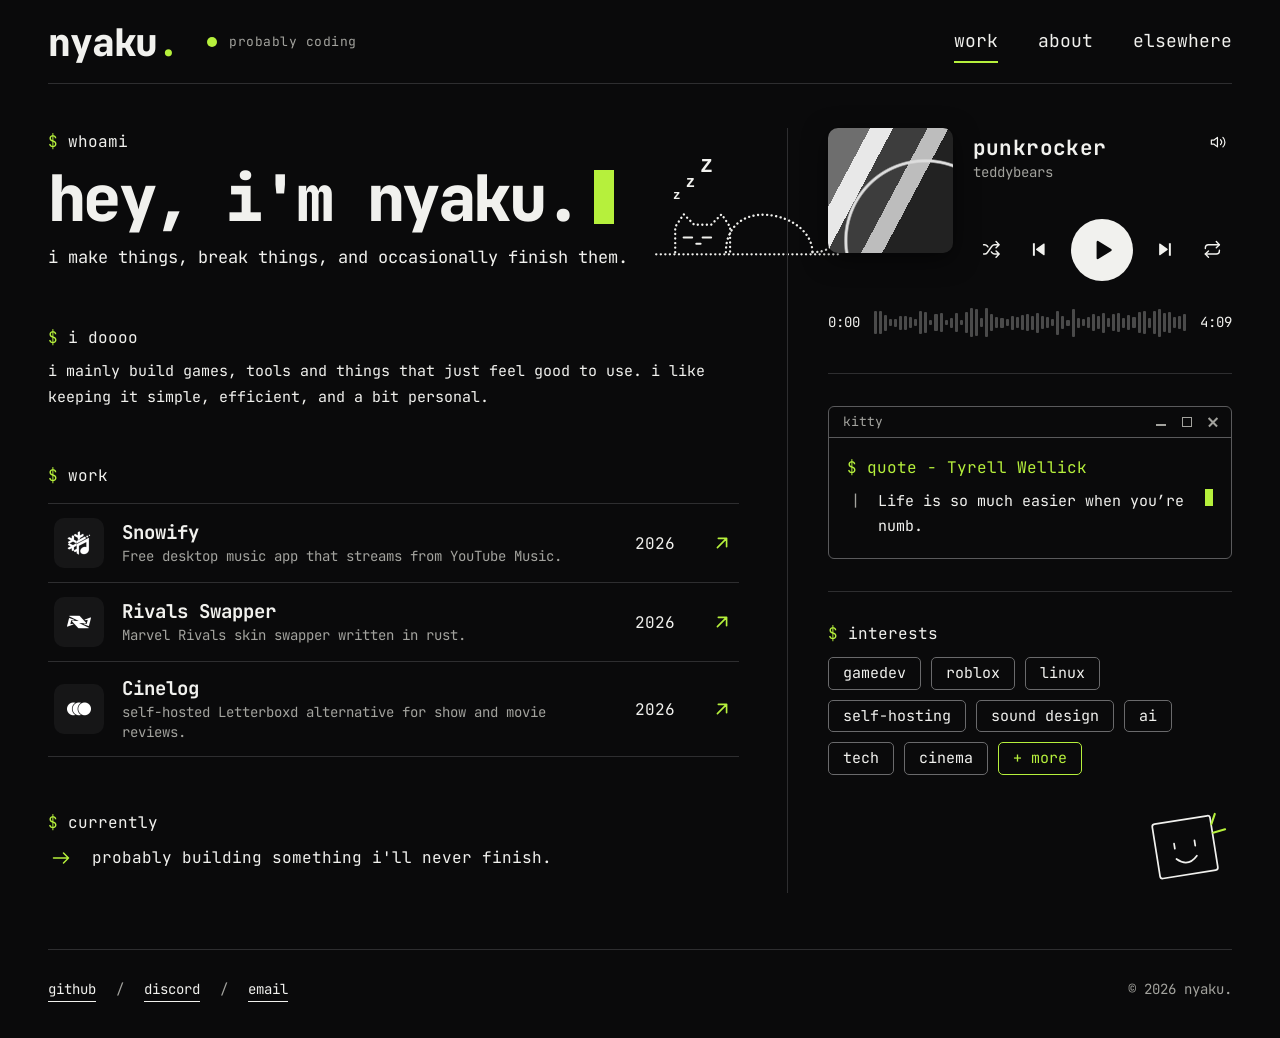
==== commit 0ad32798: "persistent player across pages, mini player, playlist and UI polish - swap pages client-side (js/nav" ====
--- a/index.html
+++ b/index.html
@@ -53,34 +53,35 @@
     </div>
 
     <aside class="side">
-      <div class="player" id="player">
+      <div class="player">
         <div class="player-top">
-          <div class="cover" aria-hidden="true"></div>
+          <div class="cover" data-p="cover" aria-hidden="true"></div>
           <div class="info">
-            <b id="p-title"></b>
-            <small id="p-artist"></small>
+            <b data-p="title"></b>
+            <small data-p="artist"></small>
           </div>
-          <button class="ic" id="p-like" aria-label="like" aria-pressed="false"><svg class="i"><use href="assets/icons.svg#heart"/></svg></button>
+          <div class="top-actions">
+            <div class="vol">
+              <button class="ic" data-p="mute" aria-label="mute"><svg class="i"><use href="assets/icons.svg#volume"/></svg></button>
+              <div class="vol-pop">
+                <input type="range" data-p="vol" min="0" max="100" value="30" aria-label="volume" orient="vertical">
+                <span data-p="volnum">30%</span>
+              </div>
+            </div>
+          </div>
         </div>
         <div class="controls">
-          <button class="ic" id="p-shuffle" aria-label="shuffle" aria-pressed="false"><svg class="i"><use href="assets/icons.svg#shuffle"/></svg></button>
-          <button class="ic" id="p-prev" aria-label="previous"><svg class="i"><use href="assets/icons.svg#prev"/></svg></button>
-          <button class="play" id="p-play" aria-label="play"><svg class="i"><use href="assets/icons.svg#play"/></svg></button>
-          <button class="ic" id="p-next" aria-label="next"><svg class="i"><use href="assets/icons.svg#next"/></svg></button>
-          <button class="ic" id="p-repeat" aria-label="repeat" aria-pressed="false"><svg class="i"><use href="assets/icons.svg#repeat"/></svg></button>
+          <button class="ic" data-p="shuffle" aria-label="shuffle" aria-pressed="false"><svg class="i"><use href="assets/icons.svg#shuffle"/></svg></button>
+          <button class="ic" data-p="prev" aria-label="previous"><svg class="i"><use href="assets/icons.svg#prev"/></svg></button>
+          <button class="play" data-p="play" aria-label="play"><svg class="i"><use href="assets/icons.svg#play"/></svg></button>
+          <button class="ic" data-p="next" aria-label="next"><svg class="i"><use href="assets/icons.svg#next"/></svg></button>
+          <button class="ic" data-p="repeat" aria-label="repeat" aria-pressed="false"><svg class="i"><use href="assets/icons.svg#repeat"/></svg></button>
         </div>
         <div class="seek">
-          <span id="p-cur">0:00</span>
-          <input type="range" id="p-bar" min="0" max="1000" value="0" aria-label="seek">
-          <span id="p-dur">0:00</span>
+          <span data-p="cur">0:00</span>
+          <div class="wave" data-p="wave" role="slider" aria-valuemin="0" aria-valuemax="100" tabindex="0" aria-label="seek"></div>
+          <span data-p="dur">0:00</span>
         </div>
-        <div class="wave" id="p-wave" aria-hidden="true"></div>
-        <div class="vol">
-          <button class="ic" id="p-mute" aria-label="mute"><svg class="i"><use href="assets/icons.svg#volume"/></svg></button>
-          <input type="range" id="p-vol" min="0" max="100" value="30" aria-label="volume">
-          <span id="p-vol-n">30%</span>
-        </div>
-        <audio id="p-audio" preload="metadata"></audio>
       </div>
 
       <div class="term" data-render="term" data-src="home.terminal"></div>
@@ -100,5 +101,6 @@
 <script src="js/content.js"></script>
 <script src="js/render.js"></script>
 <script src="js/player.js"></script>
+<script src="js/nav.js"></script>
 </body>
 </html>
--- a/css/style.css
+++ b/css/style.css
@@ -98,12 +98,19 @@
 .rows > li > a > .txt + .go { margin-left: auto; }
 
 /* ---------- terminal window ---------- */
-.term { border: 1px solid #5a5a5c; border-radius: 10px; overflow: hidden; background: var(--bg); }
-.term-bar { display: flex; align-items: center; gap: 8px; padding: 10px 14px; border-bottom: 1px solid #5a5a5c; }
-.term-bar i { width: 12px; height: 12px; border-radius: 50%; background: #ff5f57; }
-.term-bar i:nth-child(2) { background: #febc2e; }
-.term-bar i:nth-child(3) { background: #28c840; }
-.term-bar span { margin-left: auto; font-size: 13px; color: var(--muted); }
+.term { border: 1px solid #5a5a5c; border-radius: 6px; overflow: hidden; background: var(--bg); }
+/* linux-style titlebar: title on the left, minimize / maximize / close on the right */
+.term-bar { display: flex; align-items: center; gap: 8px; padding: 4px 6px 4px 14px; border-bottom: 1px solid #5a5a5c; }
+.term-bar span { font-size: 13px; color: var(--muted); }
+.wm { margin-left: auto; display: flex; gap: 2px; color: var(--muted); }
+.wm i { position: relative; width: 24px; height: 22px; border-radius: 4px; }
+.wm i::before, .wm i::after { content: ""; position: absolute; }
+.wm .min::before { left: 7px; right: 7px; bottom: 7px; height: 1.5px; background: currentColor; }
+.wm .max::before { left: 7px; top: 6px; width: 8px; height: 8px; border: 1.5px solid currentColor; }
+.wm .cls::before, .wm .cls::after { left: 50%; top: 50%; width: 12px; height: 1.5px; background: currentColor; translate: -50% -50%; rotate: 45deg; }
+.wm .cls::after { rotate: -45deg; }
+.wm i:hover { background: #ffffff14; color: var(--fg); }
+.wm .cls:hover { background: #e5484d; color: #fff; }
 .term-body { padding: 16px 18px 18px; }
 .term .prompt { color: var(--lime); }
 .term .prompt::before { content: "$ "; }
@@ -127,38 +134,38 @@
   box-shadow: 0 6px 24px #0008;
 }
 .info { padding-top: 6px; display: flex; flex-direction: column; min-width: 0; }
-.info b { font-size: 21px; letter-spacing: .02em; line-height: 1.3; }
+.info b { font-size: 21px; letter-spacing: .02em; line-height: 1.3; overflow-wrap: anywhere; }
 .info small { color: var(--muted); font-size: 14px; }
 .ic { padding: 6px; border-radius: 6px; color: var(--fg); transition: color .15s; }
 .ic .i { display: block; }
 .ic:hover, .ic[aria-pressed="true"] { color: var(--lime); }
-#p-like { margin-left: auto; }
-#p-like[aria-pressed="true"] svg { fill: currentColor; }
 .controls { display: flex; align-items: center; justify-content: space-between; margin: -34px 0 0 144px; padding: 0 4px; }
 .play { width: 62px; height: 62px; border-radius: 50%; background: var(--fg); color: var(--bg); display: grid; place-items: center; transition: transform .15s; }
 .play:hover { transform: scale(1.06); }
 .play .i { width: 26px; height: 26px; }
-.seek, .vol { display: flex; align-items: center; gap: 14px; font-size: 14px; }
-.seek { margin-top: 18px; }
-.seek span, .vol span, .vol .ic { width: 4ch; flex: none; }
-.seek span:last-child, .vol span { text-align: right; }
-.seek input, .vol input {
-  flex: 1; min-width: 0; height: 20px; appearance: none; -webkit-appearance: none; cursor: pointer;
-  background: linear-gradient(to right, var(--fill) var(--p, 0%), #3a3a3c var(--p, 0%)) center / 100% 4px no-repeat;
-}
-.seek input { --fill: var(--lime); }
-.seek input::-webkit-slider-thumb { -webkit-appearance: none; width: 12px; height: 12px; border-radius: 50%; background: var(--fg); border: 0; }
-.seek input::-moz-range-thumb { width: 12px; height: 12px; border: 0; border-radius: 50%; background: var(--fg); }
-/* volume: same grid as the seek row (icon / track / value) but quieter, so lime stays for progress */
-.vol { margin-top: 14px; color: var(--muted); }
-.vol input { --fill: #8d8d89; background-size: 100% 2px; }
-.vol input::-webkit-slider-thumb { -webkit-appearance: none; width: 10px; height: 10px; border-radius: 50%; background: var(--fg); border: 0; }
-.vol input::-moz-range-thumb { width: 10px; height: 10px; border: 0; border-radius: 50%; background: var(--fg); }
-.vol .ic { padding: 0; display: flex; align-items: center; color: var(--muted); }
-.vol .ic:hover { color: var(--fg); }
-.vol .ic .i { width: 20px; height: 20px; }
-.wave { display: flex; align-items: center; gap: 3px; height: 36px; margin-top: 22px; }
-.wave i { flex: 1; min-width: 2px; border-radius: 1px; background: #4a4a4a; }
+/* volume: a speaker icon next to the heart; the slider pops open on hover / focus, click mutes */
+.top-actions { margin-left: auto; display: flex; align-items: center; gap: 2px; }
+.vol { position: relative; font-size: 13px; }
+.vol-pop {
+  position: absolute; top: 100%; left: 50%; z-index: 2; display: flex; flex-direction: column; align-items: center; gap: 4px; padding: 10px 8px 8px;
+  background: var(--bg); border: 1px solid #5a5a5c; border-radius: 6px; color: var(--muted);
+  opacity: 0; visibility: hidden; translate: -50% -4px; transition: opacity .15s, translate .15s, visibility .15s;
+}
+.vol:hover .vol-pop, .vol:focus-within .vol-pop { opacity: 1; visibility: visible; translate: -50% 0; }
+.vol-pop span { min-width: 4ch; text-align: center; }
+.vol input {
+  writing-mode: vertical-lr; direction: rtl; /* vertical slider, up = louder */
+  width: 20px; height: 100px; appearance: none; -webkit-appearance: none; cursor: pointer;
+  background: linear-gradient(to top, var(--lime) var(--p, 0%), #3a3a3c var(--p, 0%)) center / 3px 100% no-repeat;
+}
+.vol input::-webkit-slider-thumb { -webkit-appearance: none; width: 11px; height: 11px; border-radius: 50%; background: var(--fg); border: 0; }
+.vol input::-moz-range-thumb { width: 11px; height: 11px; border: 0; border-radius: 50%; background: var(--fg); }
+.seek { display: flex; align-items: center; gap: 14px; margin-top: 20px; font-size: 14px; }
+.seek span { width: 4ch; flex: none; }
+.seek span:last-child { text-align: right; }
+.wave { flex: 1; min-width: 0; display: flex; align-items: center; gap: 2px; height: 44px; cursor: pointer; touch-action: none; user-select: none; }
+.wave i { flex: 1; min-width: 0; border-radius: 1px; background: #4a4a4a; transition: background .12s; }
+.wave:hover i:not(.on) { background: #6a6a6c; }
 .wave i.on { background: var(--lime); }
 
 @media (min-width: 1280px) { .lead { white-space: nowrap; } .hero > div { flex: none; } }
@@ -166,7 +173,7 @@
 /* ---------- motion ---------- */
 @keyframes blink { 50% { opacity: 0; } }
 @keyframes pulse { 50% { opacity: .35; } }
-@media (prefers-reduced-motion: reduce) { .cur, .dot { animation: none; } * { transition: none !important; } }
+@media (prefers-reduced-motion: reduce) { .cur, .dot, .mini { animation: none; } * { transition: none !important; } }
 
 /* ---------- responsive ---------- */
 @media (max-width: 960px) {
@@ -185,3 +192,25 @@
   .now { align-items: flex-start; }
   .txt b { font-size: 17px; }
 }
+
+/* ---------- mini player: one flat row, shown on every page except the one with the full player ---------- */
+.mini {
+  position: fixed; left: 50%; translate: -50% 0; bottom: 16px; z-index: 10; width: min(360px, calc(100vw - 32px));
+  display: flex; align-items: center; gap: 6px; padding: 10px 10px 12px 12px; overflow: hidden;
+  background: var(--bg); border: 1px solid #5a5a5c; border-radius: 10px; animation: mini-in .25s ease-out;
+}
+.mini[hidden] { display: none; }
+.mini .cover { width: 40px; height: 40px; border-radius: 6px; margin-right: 6px; box-shadow: none; }
+.mini .info { padding: 0; flex: 1; }
+.mini .info b { font-size: 14px; line-height: 1.3; white-space: nowrap; overflow: hidden; text-overflow: ellipsis; }
+.mini .info small { font-size: 12px; white-space: nowrap; overflow: hidden; text-overflow: ellipsis; }
+.mini .ic { padding: 4px; }
+.mini .ic .i { width: 18px; height: 18px; }
+.mini .play { width: 32px; height: 32px; flex: none; }
+.mini .play .i { width: 14px; height: 14px; }
+.mini .close { color: var(--muted); margin-left: 4px; }
+.mini .close:hover { color: var(--fg); }
+.mini-line { position: absolute; left: 0; right: 0; bottom: 0; height: 2px; background: #2e2e30; }
+.mini-line::after { content: ""; display: block; height: 100%; width: var(--p, 0%); background: var(--lime); }
+body.has-mini { padding-bottom: 90px; }
+@keyframes mini-in { from { opacity: 0; transform: translateY(12px); } }
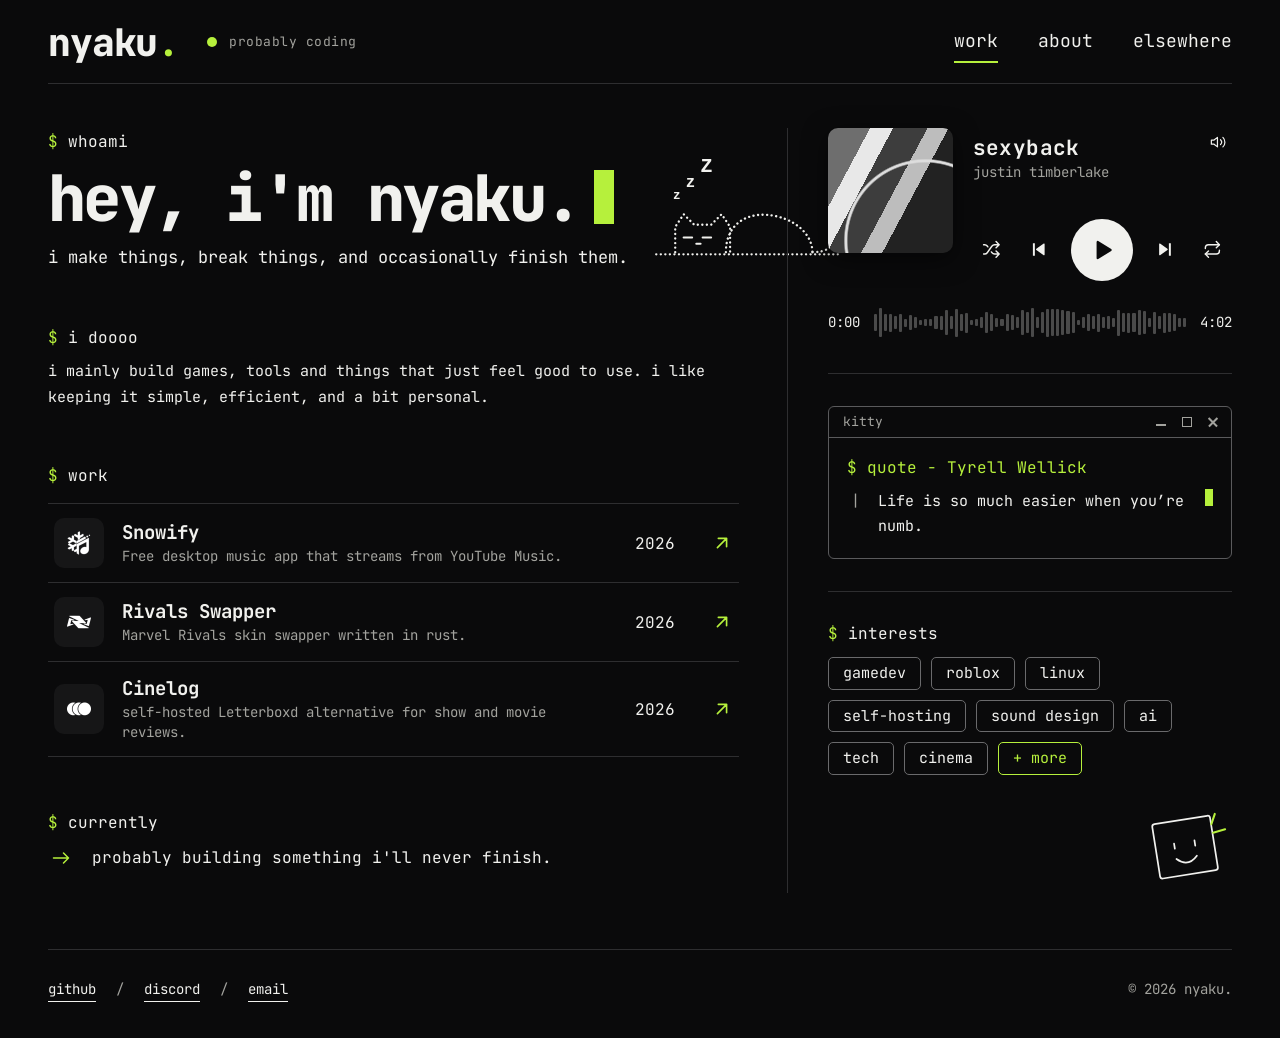
==== commit 820c1929: "swap 90KB animated gif favicon for a 2KB png Co-Authored-By: Claude Sonnet 5.5 <noreply@anthropic.co" ====
--- a/index.html
+++ b/index.html
@@ -6,7 +6,7 @@
   <title>nyaku. — work</title>
   <meta name="description" content="nyaku — i make things, break things, and occasionally finish them. games, tools, systems and sound.">
   <meta name="theme-color" content="#0a0a0b">
-  <link rel="icon" href="assets/nyaku_pixelartpfp.gif">
+  <link rel="icon" href="assets/favicon.png">
   <link rel="preconnect" href="https://fonts.googleapis.com">
   <link rel="preconnect" href="https://fonts.gstatic.com" crossorigin>
   <link rel="stylesheet" href="https://fonts.googleapis.com/css2?family=JetBrains+Mono:wght@400;500;700;800&display=swap">
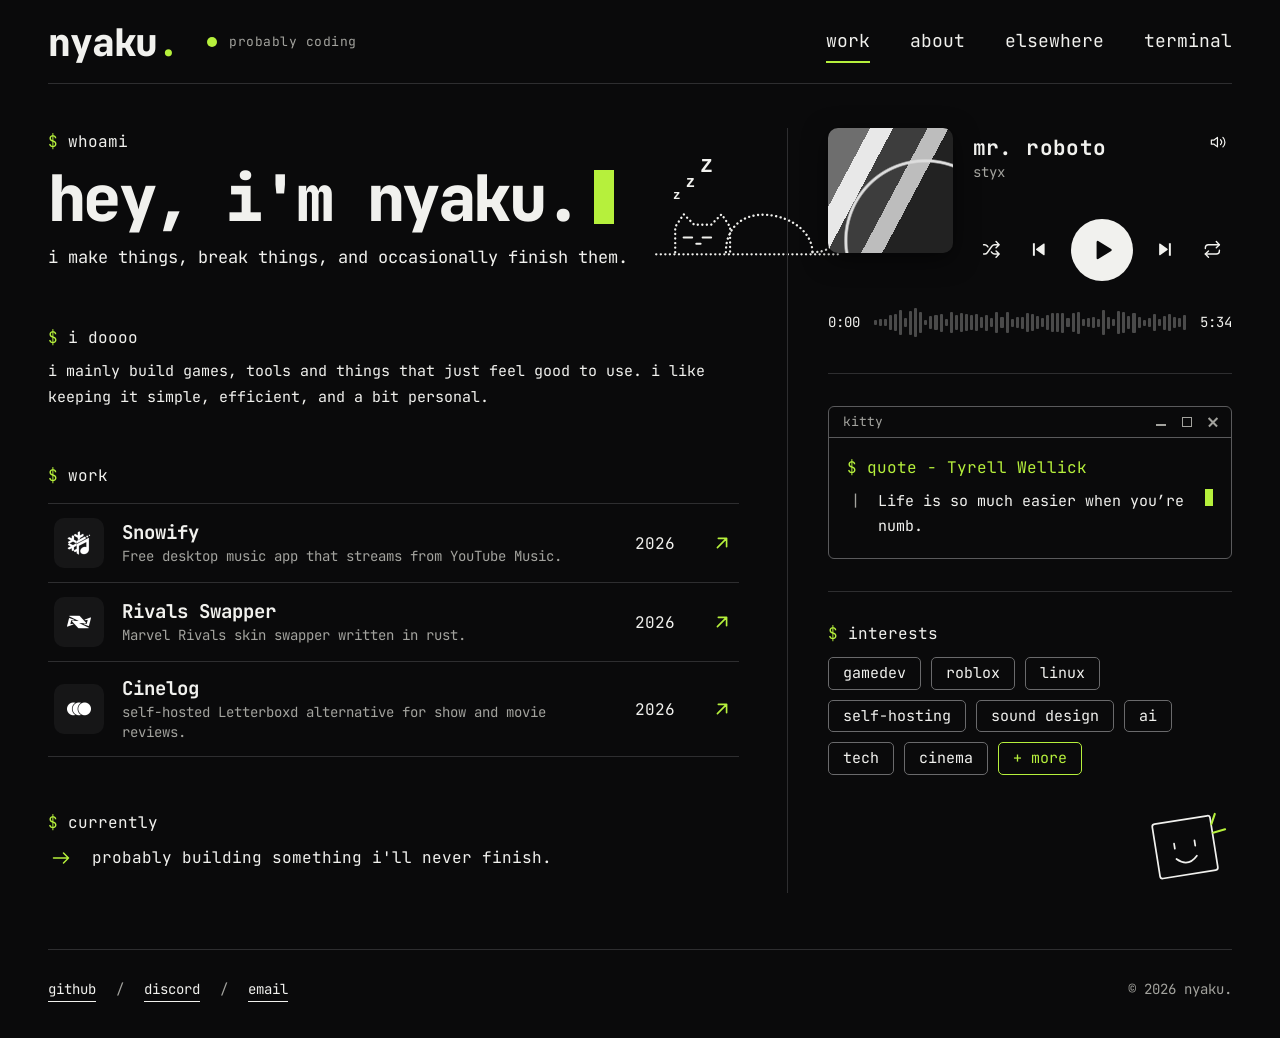
==== commit c4caeb6c: "add terminal page, fake shell, music commands, and a playable ocarina - terminal.html + js/terminal." ====
--- a/index.html
+++ b/index.html
@@ -22,6 +22,7 @@
       <a href="index.html" aria-current="page">work</a>
       <a href="about.html">about</a>
       <a href="elsewhere.html">elsewhere</a>
+      <a href="terminal.html">terminal</a>
     </nav>
   </header>
 
@@ -101,6 +102,7 @@
 <script src="js/content.js"></script>
 <script src="js/render.js"></script>
 <script src="js/player.js"></script>
+<script src="js/terminal.js"></script>
 <script src="js/nav.js"></script>
 </body>
 </html>
--- a/css/style.css
+++ b/css/style.css
@@ -214,3 +214,66 @@
 .mini-line::after { content: ""; display: block; height: 100%; width: var(--p, 0%); background: var(--lime); }
 body.has-mini { padding-bottom: 90px; }
 @keyframes mini-in { from { opacity: 0; transform: translateY(12px); } }
+
+/* ---------- terminal page ---------- */
+.shell { margin-top: 36px; }
+.shell:focus-within { border-color: color-mix(in srgb, var(--lime) 55%, #5a5a5c); }
+.sh { height: min(520px, 62vh); overflow-y: auto; cursor: text; font-size: 14px; padding: 14px 18px; }
+.sh .ln, .sh-line { white-space: pre-wrap; overflow-wrap: anywhere; line-height: 1.6; }
+.sh .ln:empty { min-height: 1.6em; }
+.sh-line { display: flex; gap: 1ch; align-items: baseline; }
+.sh .ps b { color: var(--lime); }
+.sh .ps i { color: #7aa2f7; font-style: normal; }
+.sh-in { flex: 1; min-width: 0; padding: 0; background: none; border: 0; outline: 0; color: var(--fg); font: inherit; caret-color: var(--lime); }
+.sh .ls { display: flex; flex-wrap: wrap; gap: 0 2ch; }
+.sh .d { color: #7aa2f7; font-weight: 700; }
+.sh .x { color: var(--lime); font-weight: 700; }
+.sh .dim { color: var(--muted); }
+.sh .help { display: grid; grid-template-columns: max-content 1fr; gap: 0 3ch; }
+.sh .help b { color: var(--lime); }
+.sh .help span { color: var(--muted); }
+.sh .ff { display: flex; flex-wrap: wrap; gap: 0 3ch; }
+.sh .ff pre { margin: 0; font: inherit; line-height: 1.3; color: var(--lime); }
+.sh .k { color: var(--lime); font-weight: 700; }
+.sh .pal span { display: inline-block; width: 3ch; height: 1.1em; vertical-align: middle; }
+
+/* ---------- ./ocarina.sh (full-screen app inside the shell window) ---------- */
+.sh.app { height: auto; overflow: visible; cursor: default; container-type: inline-size; }
+.sh.app .sh-out, .sh.app .sh-line { display: none; }
+.tui { display: grid; grid-template-columns: max-content minmax(260px, 1fr); gap: 20px 36px; line-height: 1.6; }
+.tui .dim { color: var(--muted); }
+.tui b { font-weight: 700; }
+.tui-hd { display: flex; justify-content: space-between; gap: 2ch; padding-bottom: 6px; margin-bottom: 8px; border-bottom: 1px solid #3a3a3c; }
+.tui-hd b { color: var(--lime); letter-spacing: .08em; }
+.tui-hd span { color: var(--muted); }
+.tui-art { margin: 0; font: inherit; font-size: 8px; line-height: 1.2; white-space: pre; overflow: hidden; transition: filter .15s; }
+.tui.playing .tui-art { filter: brightness(1.3) saturate(1.25); }
+.tui-keys { display: flex; flex-wrap: wrap; gap: 8px 2ch; margin-top: 14px; }
+.key { display: inline-flex; gap: 1ch; padding: 1px 1.2ch; border: 1px solid #5a5a5c; border-radius: 4px; cursor: pointer; user-select: none; touch-action: none; transition: background .08s, color .08s; }
+.key b { font-weight: 800; }
+.key i { font-style: normal; color: var(--muted); }
+.key.on { background: var(--lime); border-color: var(--lime); color: #0a0a0b; }
+.key.on i { color: #0a0a0b; }
+.tui-line { display: flex; gap: 2ch; align-items: baseline; margin-top: 10px; min-height: 1.6em; }
+.pn { margin-right: 1ch; color: var(--fg); }
+.tui-prac { margin-top: 18px; padding-top: 14px; border-top: 1px solid #3a3a3c; }
+.tui-name { font-size: 20px; font-weight: 800; margin-top: 2px; }
+.tui-seq { margin: 10px 0 6px; font-size: 18px; }
+.sn { display: inline-block; min-width: 2ch; margin-right: 1.4ch; text-align: center; color: var(--muted); }
+.sn.played { color: var(--lime); }
+.sn.next { color: var(--fg); border-bottom: 2px solid var(--lime); }
+.tui-status { min-height: 1.6em; }
+.tui-acts { display: flex; flex-wrap: wrap; gap: 0 3ch; margin-top: 8px; }
+.tui button { padding: 0; font: inherit; color: var(--lime); cursor: pointer; }
+.tui button:hover { text-decoration: underline; }
+.tui-songs { margin-bottom: 14px; }
+.song { display: grid; grid-template-columns: 2ch 3ch 1fr auto 3ch; gap: 0 1ch; padding: 1px 0; cursor: pointer; }
+.song:hover { color: var(--lime); }
+.song.sel { color: var(--lime); font-weight: 700; }
+.song .x { text-align: right; }
+.tui-foot { grid-column: 1 / -1; padding-top: 10px; border-top: 1px solid #3a3a3c; }
+.tui-foot span { color: var(--fg); }
+@container (max-width: 1000px) {
+  .tui { grid-template-columns: minmax(0, 1fr); }
+  .tui-art { font-size: max(4px, min(8px, calc(100cqw / 58))); }
+}
